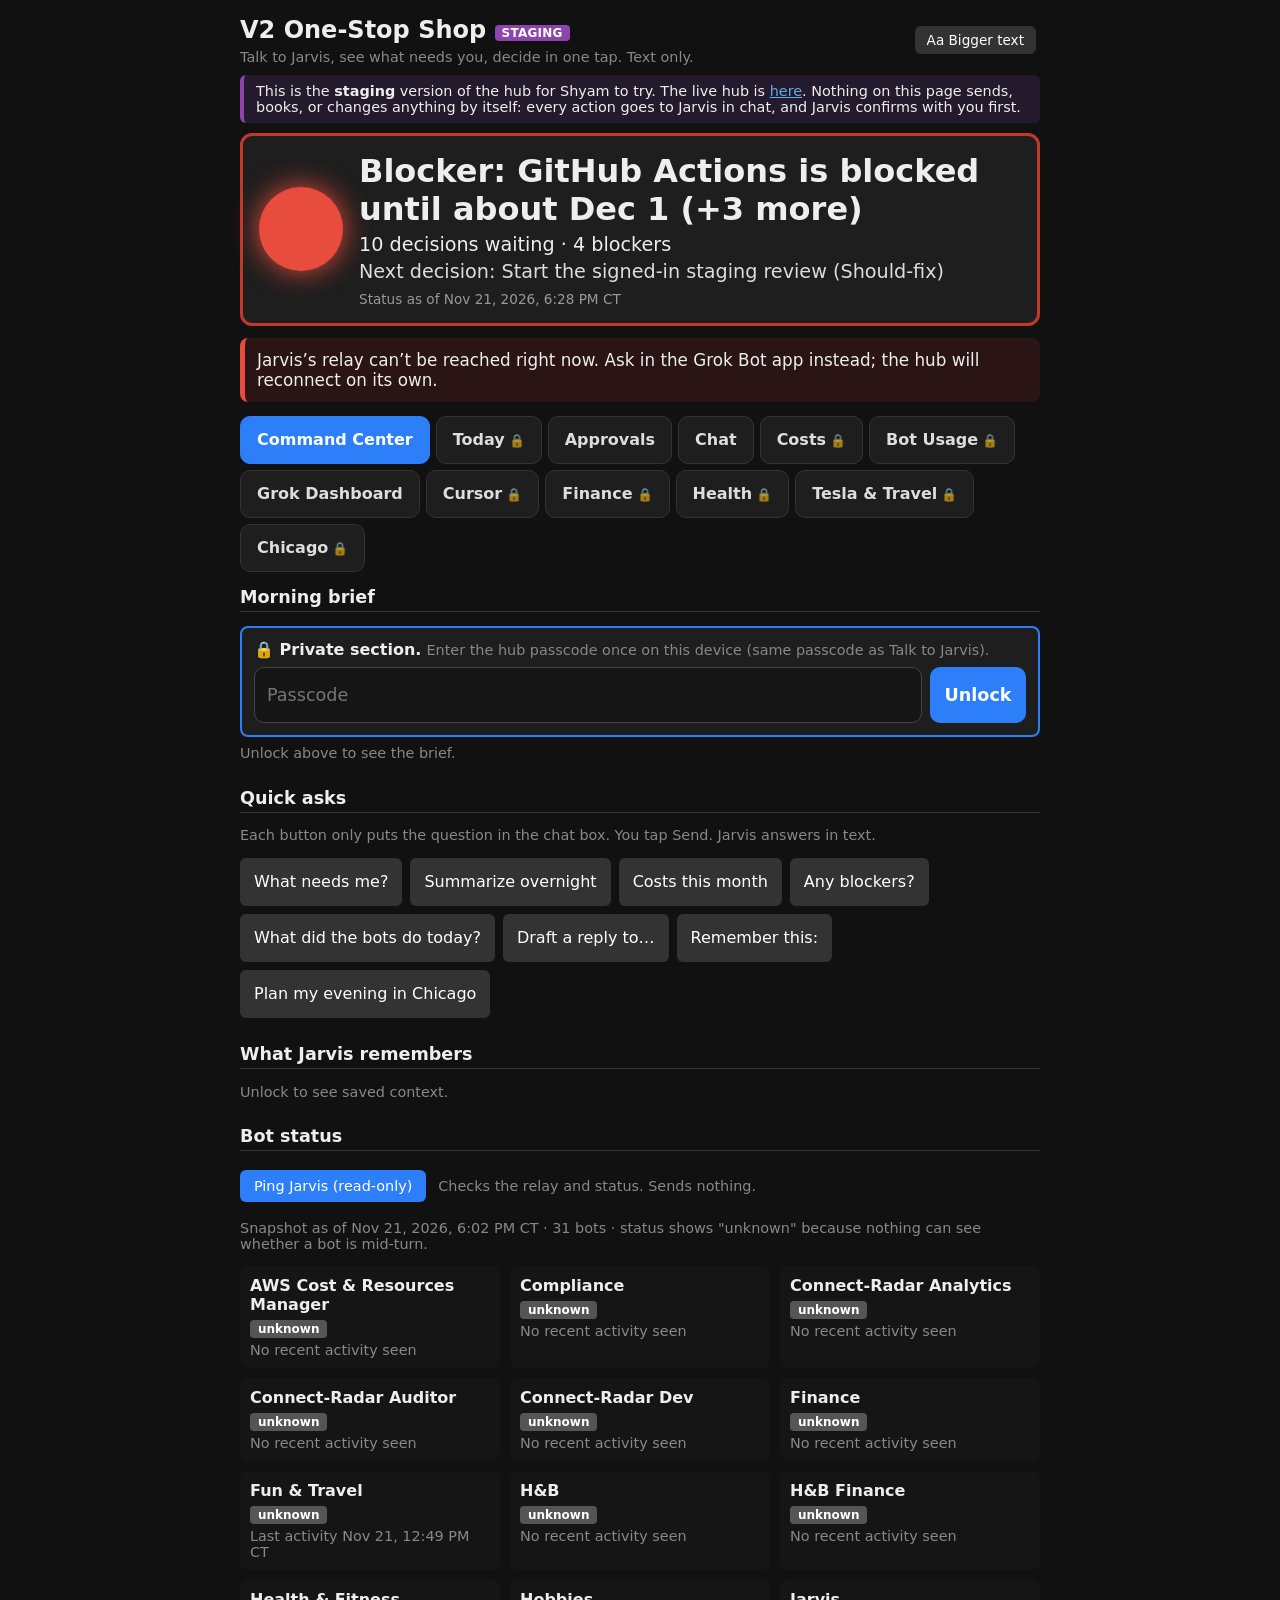
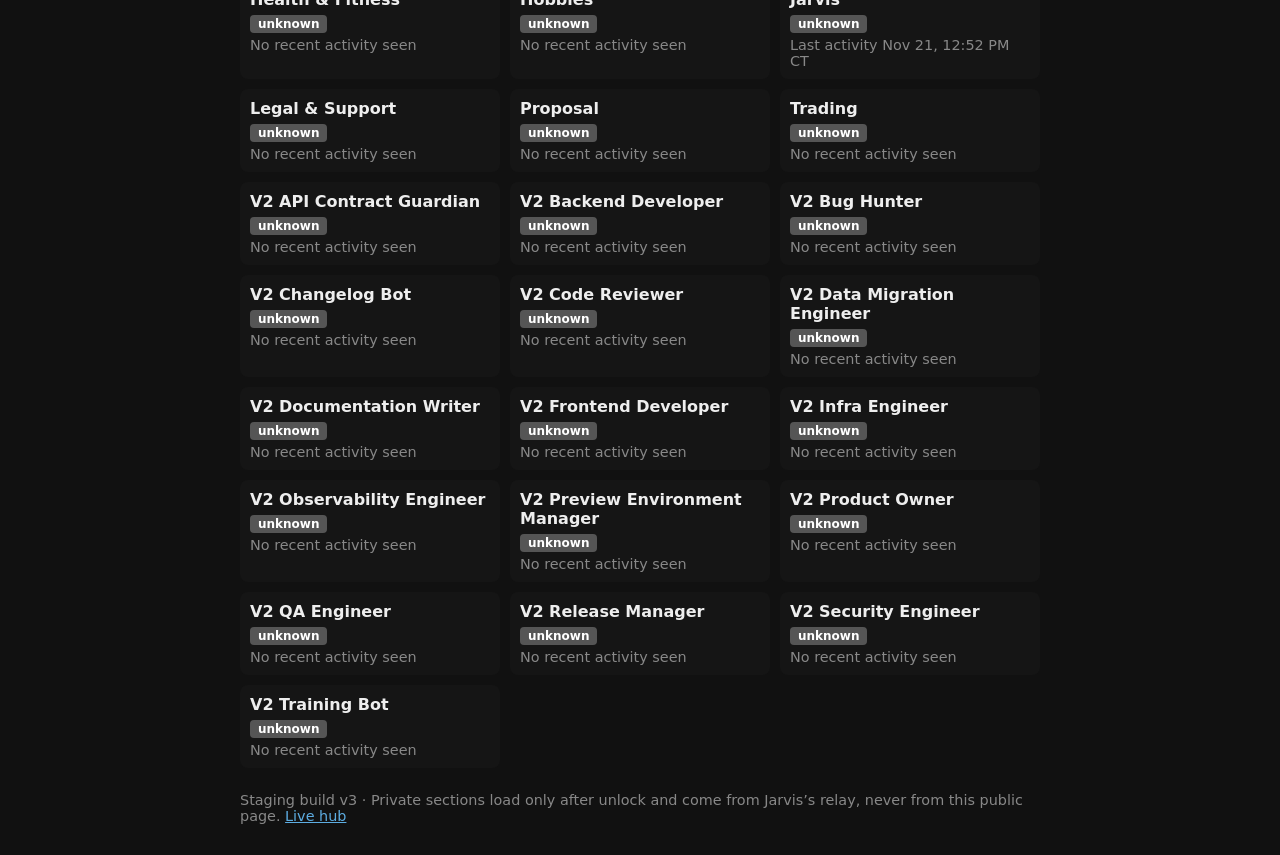
==== staging/index.html @ 345894b6 "staging: hub v3 (tabs, approvals, private feeds, mic fix) under /staging only" ====
<!DOCTYPE html>
<html lang="en">
<head>
<meta charset="UTF-8">
<meta name="viewport" content="width=device-width, initial-scale=1.0">
<meta name="robots" content="noindex">
<meta name="theme-color" content="#111111">
<meta name="apple-mobile-web-app-capable" content="yes">
<meta name="apple-mobile-web-app-title" content="V2 Hub">
<link rel="manifest" href="manifest.webmanifest">
<link rel="icon" href="icon.svg" type="image/svg+xml">
<title>V2 One-Stop Shop &#8212; Staging</title>
<style>
  body { font-family: system-ui, sans-serif; max-width: 800px; margin: 0 auto; padding: 16px; background: #111; color: #eee; }
  @media (min-width: 1400px) { body { max-width: 1120px; } }
  body.big { font-size: 1.2rem; }
  h1 { font-size: 1.5rem; margin: 0 0 0.2em; }
  h2 { font-size: 1.1rem; margin-top: 1.5em; border-bottom: 1px solid #333; padding-bottom: 4px; }
  h2:first-child { margin-top: 0.4em; }
  .card { background: #1e1e1e; border-radius: 8px; padding: 12px; margin: 8px 0; }
  .btn { background: #2d7ff9; color: white; border: none; padding: 8px 14px; border-radius: 6px; margin: 4px 4px 4px 0; cursor: pointer; text-decoration: none; display: inline-block; font-size: 0.9rem; font-family: inherit; }
  .btn:hover { background: #1a6ae0; }
  .btn:disabled { opacity: .55; cursor: default; }
  .btn.small { padding: 6px 12px; font-size: 0.85rem; }
  .btn.approve { background: #27ae60; } .btn.approve:hover { background: #1e8449; }
  .btn.modify { background: #f39c12; } .btn.modify:hover { background: #d68910; }
  .btn.defer { background: #7f8c8d; } .btn.defer:hover { background: #626567; }
  .btn.ghost { background: #333; } .btn.ghost:hover { background: #444; }
  .btn.armed { background: #c0392b; }
  a { color: #5dade2; }
  .muted { color: #888; font-size: 0.9rem; }
  .badge { display: inline-block; padding: 1px 7px; border-radius: 4px; font-size: 0.7rem; font-weight: 700; margin-right: 8px; vertical-align: 1px; letter-spacing: 0.02em; text-transform: uppercase; }
  .badge.breaking { background: #c0392b; color: #fff; } .badge.should-fix { background: #f39c12; color: #111; } .badge.nice { background: #7f8c8d; color: #fff; }
  .badge.stage { background: #8e44ad; color: #fff; font-size: .75rem; }
  .tone { display:inline-block; padding:2px 8px; border-radius:4px; font-size:0.75rem; font-weight:700; white-space:nowrap; }
  .tone.danger { background:#c0392b; color:#fff; } .tone.warning { background:#f39c12; color:#111; } .tone.success { background:#27ae60; color:#fff; } .tone.info { background:#2d7ff9; color:#fff; } .tone.idle { background:#555; color:#fff; }
  table { width:100%; border-collapse: collapse; font-size: 0.9rem; }
  td, th { text-align:left; padding: 6px; border-bottom: 1px solid #2a2a2a; vertical-align: top; }
  th { color: #aaa; font-weight: 600; }
  ul { padding-left: 20px; } li { margin: 4px 0; }
  .hide { display: none !important; }
  .top { display: flex; justify-content: space-between; align-items: center; gap: 8px; flex-wrap: wrap; margin-bottom: 10px; }
  .top-tools { display: flex; gap: 6px; flex-wrap: wrap; align-items: center; }
  .stage-note { background: #241a2e; border-left: 4px solid #8e44ad; padding: 8px 12px; border-radius: 6px; font-size: .9rem; margin-bottom: 10px; }
  /* ambient */
  .amb { border-radius: 12px; padding: 16px; margin: 0 0 12px; background: #1e1e1e; border: 3px solid #555; }
  .amb-row { display: flex; gap: 16px; align-items: center; }
  .amb-light { flex: none; width: 64px; height: 64px; border-radius: 50%; background: #7f8c8d; box-shadow: 0 0 24px rgba(0,0,0,.5); }
  .amb-red { border-color: #c0392b; } .amb-red .amb-light { background: #e74c3c; box-shadow: 0 0 28px #e74c3c; animation: pulse 2.4s ease-in-out infinite; }
  .amb-yellow { border-color: #f1c40f; } .amb-yellow .amb-light { background: #f1c40f; box-shadow: 0 0 28px #f1c40f; }
  .amb-green { border-color: #27ae60; } .amb-green .amb-light { background: #2ecc71; box-shadow: 0 0 28px #2ecc71; }
  @keyframes pulse { 50% { opacity: .55; } }
  @media (prefers-reduced-motion: reduce) { .amb-red .amb-light { animation: none; } }
  .amb-headline { font-size: 1.6rem; font-weight: 800; line-height: 1.2; }
  .amb-sub { font-size: 1.2rem; margin-top: 4px; } .amb-next { font-size: 1.2rem; margin-top: 4px; color: #ddd; }
  .amb-updated { font-size: 0.85rem; color: #999; margin-top: 8px; }
  @media (min-width: 700px) { .amb-headline { font-size: 2rem; } .amb-light { width: 84px; height: 84px; } }
  /* tabs */
  .tabs { display: flex; gap: 6px; overflow-x: auto; padding: 4px 0 8px; position: sticky; top: 0; background: #111; z-index: 5; scrollbar-width: thin; }
  @media (min-width: 1000px) { .tabs { flex-wrap: wrap; overflow: visible; } }
  .tab { flex: none; min-height: 48px; padding: 0 16px; border-radius: 10px; border: 1px solid #333; background: #1e1e1e; color: #ddd; font-size: 1rem; font-weight: 600; cursor: pointer; font-family: inherit; }
  .tab[aria-selected="true"] { background: #2d7ff9; border-color: #2d7ff9; color: #fff; }
  .tab .lock { font-size: .8em; opacity: .7; margin-left: 4px; }
  .tab .dot { display: inline-block; width: 9px; height: 9px; border-radius: 50%; background: #e74c3c; margin-left: 6px; vertical-align: 1px; }
  .panel { min-height: 40vh; }
  /* alerts */
  .alertbar { background: #2a2212; border-left: 5px solid #f39c12; border-radius: 8px; padding: 12px; margin: 0 0 10px; font-size: 1.05rem; display: flex; gap: 10px; align-items: center; flex-wrap: wrap; }
  .alertbar.blocker { background: #2a1414; border-left-color: #e74c3c; } .alertbar.nothing { background: #142a1a; border-left-color: #2ecc71; }
  .alertbar .txt { flex: 1; min-width: 200px; white-space: pre-wrap; }
  /* grid + chips */
  .grid { display: grid; grid-template-columns: repeat(auto-fit, minmax(210px, 1fr)); gap: 10px; }
  .box { background: #151515; border-radius: 8px; padding: 12px; }
  .big-num { font-size: 1.7rem; font-weight: 800; }
  .chips { display: flex; gap: 8px; flex-wrap: wrap; margin-top: 8px; }
  .chips .btn { min-height: 48px; font-size: 1rem; margin: 0; background: #333; }
  .chips .btn:hover { background: #444; }
  .bot { background: #151515; border-radius: 8px; padding: 10px; display: flex; flex-direction: column; gap: 4px; }
  .bot-name { font-weight: 600; }
  .bars { display: flex; flex-direction: column; gap: 6px; }
  .barrow { display: grid; grid-template-columns: minmax(120px, 34%) 1fr 64px; gap: 8px; align-items: center; font-size: .95rem; }
  .bartrack { background: #333; border-radius: 6px; height: 16px; overflow: hidden; }
  .barfill { background: #2d7ff9; height: 100%; }
  .barfill.stale { background: repeating-linear-gradient(45deg, #2d7ff9, #2d7ff9 6px, #1b4c96 6px, #1b4c96 12px); }
  .empty { background: #151515; border: 1px dashed #444; border-radius: 8px; padding: 14px; color: #bbb; }
  .fresh { font-size: .85rem; color: #999; margin: 4px 0 8px; }
  .fresh.stale { color: #f39c12; }
  .row { display: flex; gap: 8px; align-items: center; flex-wrap: wrap; }
  .spacer { flex: 1; }
  /* chat */
  .jv-log { max-height: 55vh; overflow-y: auto; display: flex; flex-direction: column; gap: 8px; margin: 10px 0; }
  .jv-msg { padding: 10px 12px; border-radius: 10px; max-width: 88%; white-space: pre-wrap; word-wrap: break-word; line-height: 1.4; font-size: 1.05rem; }
  .jv-me { align-self: flex-end; background: #2d7ff9; color: #fff; }
  .jv-bot { align-self: flex-start; background: #2a2a2a; }
  .jv-meta { font-size: 0.8rem; color: #aaa; margin-top: 4px; }
  .jv-row { display: flex; gap: 8px; align-items: stretch; flex-wrap: wrap; }
  .jv-input { flex: 1; min-width: 180px; min-height: 56px; font-size: 1.1rem; padding: 12px; border-radius: 10px; border: 1px solid #444; background: #151515; color: #eee; font-family: inherit; resize: vertical; box-sizing: border-box; }
  .jv-big { min-height: 56px; min-width: 96px; font-size: 1.1rem; font-weight: 600; border-radius: 10px; margin: 0; }
  .jv-mic.listening { background: #c0392b; }
  .notice { background: #2a2212; border-left: 5px solid #f39c12; border-radius: 8px; padding: 10px 12px; white-space: pre-wrap; font-size: 1.05rem; margin: 8px 0; }
  .notice.blocker { background: #2a1414; border-left-color: #e74c3c; } .notice.nothing { background: #142a1a; border-left-color: #2ecc71; }
  .offline { background: #2a1414; border-left: 5px solid #e74c3c; border-radius: 8px; padding: 12px; font-size: 1.05rem; margin: 10px 0; }
  /* approvals */
  .appr { display: flex; gap: 10px; align-items: flex-start; padding: 10px 0; border-bottom: 1px solid #2a2a2a; flex-wrap: wrap; }
  .appr input[type=checkbox] { width: 26px; height: 26px; margin-top: 2px; flex: none; }
  .appr-text { flex: 1; min-width: 200px; }
  .appr-acts { display: flex; gap: 6px; flex-wrap: wrap; }
  .appr-acts .btn { min-height: 44px; min-width: 72px; font-size: 1rem; margin: 0; }
  .sent { width: 100%; color: #8fd19e; font-size: .95rem; margin-top: 4px; }
  .batch { position: sticky; bottom: 0; background: #1e1e1e; border-top: 2px solid #2d7ff9; padding: 10px; border-radius: 8px 8px 0 0; display: flex; gap: 8px; flex-wrap: wrap; align-items: center; }
  .confirm-note { background: #14202a; border-left: 4px solid #2d7ff9; padding: 8px 12px; border-radius: 6px; font-size: .95rem; margin: 8px 0; }
  .lockcard { border: 2px solid #2d7ff9; }
  .lockcard .jv-row { margin-top: 8px; }
</style>
</head>
<body>
<div class="top">
  <div>
    <h1>V2 One-Stop Shop <span class="badge stage">Staging</span></h1>
    <div class="muted">Talk to Jarvis, see what needs you, decide in one tap. Text only.</div>
  </div>
  <div class="top-tools">
    <button type="button" class="btn ghost small" id="bigtext" aria-pressed="false">Aa Bigger text</button>
    <button type="button" class="btn ghost small hide" id="alerts-on">Turn on alerts</button>
    <button type="button" class="btn ghost small hide" id="lock-btn">Lock</button>
  </div>
</div>
<div class="stage-note">This is the <strong>staging</strong> version of the hub for Shyam to try. The live hub is <a href="../">here</a>. Nothing on this page sends, books, or changes anything by itself: every action goes to Jarvis in chat, and Jarvis confirms with you first.</div>

<div id="ambient" class="amb" role="status" aria-live="polite">
  <div class="amb-row">
    <div class="amb-light" aria-hidden="true"></div>
    <div>
      <div class="amb-headline" id="amb-headline">Loading status&#8230;</div>
      <div class="amb-sub" id="amb-sub"></div>
      <div class="amb-next" id="amb-next"></div>
      <div class="amb-updated" id="amb-updated"></div>
    </div>
  </div>
</div>
<div id="alertbar" class="alertbar hide" role="alert">
  <span class="badge should-fix" id="alert-kind">New</span><span class="txt" id="alert-text"></span>
  <button type="button" class="btn small" id="alert-open">Open chat</button>
  <button type="button" class="btn small ghost" id="alert-dismiss">Dismiss</button>
</div>
<div id="offline" class="offline hide">Jarvis&#8217;s relay can&#8217;t be reached right now. Ask in the Grok Bot app instead; the hub will reconnect on its own.</div>

<nav class="tabs" role="tablist" aria-label="Hub sections" id="tabs">
  <button class="tab" role="tab" data-tab="home">Command Center</button>
  <button class="tab" role="tab" data-tab="today">Today<span class="lock">&#128274;</span></button>
  <button class="tab" role="tab" data-tab="approvals">Approvals</button>
  <button class="tab" role="tab" data-tab="chat">Chat<span class="dot hide" id="chat-dot"></span></button>
  <button class="tab" role="tab" data-tab="costs">Costs<span class="lock">&#128274;</span></button>
  <button class="tab" role="tab" data-tab="bots">Bot Usage<span class="lock">&#128274;</span></button>
  <button class="tab" role="tab" data-tab="grok">Grok Dashboard</button>
  <button class="tab" role="tab" data-tab="cursor">Cursor<span class="lock">&#128274;</span></button>
  <button class="tab" role="tab" data-tab="finance">Finance<span class="lock">&#128274;</span></button>
  <button class="tab" role="tab" data-tab="health">Health<span class="lock">&#128274;</span></button>
  <button class="tab" role="tab" data-tab="travel">Tesla &amp; Travel<span class="lock">&#128274;</span></button>
  <button class="tab" role="tab" data-tab="chicago">Chicago<span class="lock">&#128274;</span></button>
</nav>

<!-- shared unlock card, moved into whichever gated panel is open -->
<div id="lockcard" class="card lockcard hide">
  <strong>&#128274; Private section.</strong> <span class="muted">Enter the hub passcode once on this device (same passcode as Talk to Jarvis).</span>
  <div class="jv-row">
    <input id="pass" class="jv-input" type="password" autocomplete="current-password" placeholder="Passcode" aria-label="Passcode">
    <button type="button" class="btn jv-big" id="unlock">Unlock</button>
  </div>
  <div class="muted" id="lock-status" aria-live="polite"></div>
</div>

<section class="panel" id="p-home" role="tabpanel" hidden data-gated="partial">
  <h2>Morning brief</h2>
  <div id="digest"><div class="muted">Unlock to see the brief.</div></div>
  <h2>Quick asks</h2>
  <p class="muted">Each button only puts the question in the chat box. You tap Send. Jarvis answers in text.</p>
  <div class="chips" id="quick"></div>
  <h2>What Jarvis remembers</h2>
  <div id="ctx"><div class="muted">Unlock to see saved context.</div></div>
  <h2 id="bots">Bot status</h2>
  <div class="row"><button type="button" class="btn" id="ping-btn">Ping Jarvis (read-only)</button><span class="muted" id="ping-out" aria-live="polite">Checks the relay and status. Sends nothing.</span></div>
  <p class="muted" id="bots-asof"></p>
  <div class="grid" id="bots-grid"></div>
</section>

<section class="panel" id="p-today" role="tabpanel" hidden data-gated="1">
  <h2>Today</h2>
  <div id="today"></div>
</section>

<section class="panel" id="p-approvals" role="tabpanel" hidden data-gated="partial">
  <h2>Approvals</h2>
  <div class="confirm-note"><strong>Jarvis confirms before anything changes.</strong> Yes or No goes to Jarvis in chat. Jarvis repeats it back, and only after you confirm does anything get written to GitHub or Notion. Order: Breaking, then Should-fix, then Nice-to-have.</div>
  <div id="appr-list" class="card"></div>
  <div class="batch hide" id="batch">
    <span id="batch-count">0 selected</span><span class="spacer"></span>
    <button type="button" class="btn approve jv-big" id="batch-yes">Yes to selected</button>
    <button type="button" class="btn defer jv-big" id="batch-no">No to selected</button>
    <button type="button" class="btn ghost jv-big" id="batch-clear">Clear</button>
  </div>
</section>

<section class="panel" id="p-chat" role="tabpanel" hidden data-gated="1">
  <h2>Talk to Jarvis</h2>
  <div id="notices"></div>
  <div class="card">
    <div class="jv-log" id="log" aria-live="polite"></div>
    <div class="jv-row">
      <textarea id="text" class="jv-input" rows="2" maxlength="2000" placeholder="Ask Jarvis&#8230;" aria-label="Message to Jarvis"></textarea>
      <button type="button" class="btn jv-big jv-mic hide" id="mic">&#127908; Speak</button>
      <button type="button" class="btn jv-big" id="send">Send</button>
    </div>
    <div class="muted" id="chat-status" aria-live="polite"></div>
    <div class="muted hide" id="mic-hint">No mic button here? Use your keyboard&#8217;s dictation key, or the car&#8217;s voice button, then tap Send.</div>
    <div class="chips" id="chat-chips"></div>
  </div>
</section>

<section class="panel" id="p-costs" role="tabpanel" hidden data-gated="1"><h2>Costs</h2><div id="costs"></div></section>
<section class="panel" id="p-bots" role="tabpanel" hidden data-gated="1"><h2>Bot Usage</h2><div id="usage"></div></section>
<section class="panel" id="p-grok" role="tabpanel" hidden data-gated="partial">
  <h2>Grok Dashboard</h2>
  <div class="grid">
    <div class="box"><div class="muted">Relay</div><div class="big-num" id="g-relay">&#8230;</div><div class="muted" id="g-relay-sub"></div></div>
    <div class="box"><div class="muted">Weekly usage</div><div class="big-num" id="g-week">&#8230;</div><div class="muted" id="g-week-sub"></div></div>
  </div>
  <div id="grok"></div>
</section>
<section class="panel" id="p-cursor" role="tabpanel" hidden data-gated="1"><h2>Cursor &amp; code</h2><div id="cursor"></div></section>
<section class="panel" id="p-finance" role="tabpanel" hidden data-gated="1"><h2>Finance</h2><div id="finance"></div></section>
<section class="panel" id="p-health" role="tabpanel" hidden data-gated="1"><h2>Health</h2><div id="health"></div></section>
<section class="panel" id="p-travel" role="tabpanel" hidden data-gated="1"><h2>Tesla &amp; Travel</h2><div id="travel"></div></section>
<section class="panel" id="p-chicago" role="tabpanel" hidden data-gated="1"><h2>Chicago</h2><div id="chicago"></div></section>

<p class="muted" style="margin-top:24px">Staging build v3 &#183; Private sections load only after unlock and come from Jarvis&#8217;s relay, never from this public page. <a href="../">Live hub</a></p>

<script>
(function () {
  'use strict';
  var RELAY = 'https://v2-hub-chat.w53dc149404.workers.dev';
  var KEY = 'v2hubchat.token', SEEN = 'v2hub.v3.seenNotice', BIG = 'v2hub.v3.big';
  var token = null; try { token = localStorage.getItem(KEY); } catch (e) {}
  function $(id) { return document.getElementById(id); }
  function el(tag, cls, text) { var e = document.createElement(tag); if (cls) e.className = cls; if (text != null) e.textContent = text; return e; }
  function add(parent) { for (var i = 1; i < arguments.length; i++) if (arguments[i]) parent.appendChild(arguments[i]); return parent; }
  function clear(n) { while (n.firstChild) n.removeChild(n.firstChild); return n; }
  function ct(iso, withDay) {
    if (!iso) return ''; var d = new Date(iso); if (isNaN(d)) return '';
    var o = { timeZone: 'America/Chicago', hour: 'numeric', minute: '2-digit' };
    if (withDay) { o.weekday = 'short'; o.month = 'short'; o.day = 'numeric'; }
    try { return d.toLocaleString('en-US', o) + ' CT'; } catch (e) { return d.toLocaleString(); }
  }
  function money(n) { return n == null ? '\u2014' : '$' + Number(n).toLocaleString('en-US', { minimumFractionDigits: 2, maximumFractionDigits: 2 }); }
  function offline(on) { $('offline').classList.toggle('hide', !on); }

  /* ---------- big text ---------- */
  function setBig(on) { document.body.classList.toggle('big', on); $('bigtext').setAttribute('aria-pressed', on ? 'true' : 'false'); try { localStorage.setItem(BIG, on ? '1' : '0'); } catch (e) {} }
  try { if (localStorage.getItem(BIG) === '1') setBig(true); } catch (e) {}
  $('bigtext').addEventListener('click', function () { setBig(!document.body.classList.contains('big')); });

  /* ---------- relay api ---------- */
  function api(path, opts) {
    opts = opts || {}; opts.headers = opts.headers || {}; opts.cache = 'no-store';
    if (token) opts.headers['Authorization'] = 'Bearer ' + token;
    if (opts.body) opts.headers['Content-Type'] = 'application/json';
    return fetch(RELAY + path, opts).then(function (r) {
      offline(false);
      if (r.status === 401 && path !== '/api/login') { lock('Please enter the passcode again.'); throw new Error('locked'); }
      return r;
    }, function (e) { offline(true); throw e; });
  }
  function getJSON(path) { return api(path).then(function (r) { if (!r.ok) throw new Error('HTTP ' + r.status); return r.json(); }); }
  function feed(name) { return getJSON('/api/feed/' + name).then(function (j) { return j.data; }); }

  /* ---------- lock / unlock ---------- */
  var loaded = {};
  function lock(msg) {
    token = null; try { localStorage.removeItem(KEY); } catch (e) {}
    loaded = {}; $('lock-btn').classList.add('hide'); $('lock-status').textContent = msg || '';
    if (pollTimer) clearTimeout(pollTimer);
    show(current, true);
  }
  $('lock-btn').addEventListener('click', function () { lock('Locked on this device.'); });
  $('unlock').addEventListener('click', function () {
    var p = $('pass').value; if (!p) return; $('lock-status').textContent = 'Checking\u2026';
    fetch(RELAY + '/api/login', { method: 'POST', headers: { 'Content-Type': 'application/json' }, body: JSON.stringify({ passcode: p }) })
      .then(function (r) { return r.json().then(function (d) { if (!r.ok || !d.token) throw new Error(d.message || 'Could not unlock'); return d; }); })
      .then(function (d) { token = d.token; try { localStorage.setItem(KEY, token); } catch (e) {} $('pass').value = ''; $('lock-status').textContent = ''; afterUnlock(); show(current, true); })
      .catch(function (e) { if (e instanceof TypeError) offline(true); $('lock-status').textContent = e instanceof TypeError ? '' : e.message; });
  });
  $('pass').addEventListener('keydown', function (e) { if (e.key === 'Enter') $('unlock').click(); });
  function afterUnlock() { $('lock-btn').classList.remove('hide'); poll(); loadHomePrivate(); }

  /* ---------- tabs (lazy load) ---------- */
  var LOADERS = {}, current = 'home', loadedAt = {};
  function show(name, force) {
    if (!$('p-' + name)) name = 'home';
    current = name;
    Array.prototype.forEach.call(document.querySelectorAll('.tab'), function (t) { t.setAttribute('aria-selected', t.getAttribute('data-tab') === name ? 'true' : 'false'); });
    Array.prototype.forEach.call(document.querySelectorAll('.panel'), function (p) { p.hidden = p.id !== 'p-' + name; });
    var panel = $('p-' + name), gated = panel.getAttribute('data-gated') === '1', partial = panel.getAttribute('data-gated') === 'partial', lc = $('lockcard');
    if (partial && !token) { Array.prototype.forEach.call(panel.children, function (c) { c.classList.remove('hide'); }); panel.insertBefore(lc, panel.children[1] || null); lc.classList.remove('hide'); }
    else if (gated && !token) { panel.insertBefore(lc, panel.children[1] || null); lc.classList.remove('hide'); Array.prototype.forEach.call(panel.children, function (c) { if (c !== lc && c.tagName !== 'H2') c.classList.add('hide'); }); }
    else { lc.classList.add('hide'); Array.prototype.forEach.call(panel.children, function (c) { if (c !== lc) c.classList.remove('hide'); }); }
    if (name === 'chat') { $('chat-dot').classList.add('hide'); markSeen(); }
    if ((!gated || token) && LOADERS[name] && (force || !loadedAt[name] || Date.now() - loadedAt[name] > 300000)) { loadedAt[name] = Date.now(); LOADERS[name](); }
    if (location.hash !== '#' + name) { try { history.replaceState(null, '', '#' + name); } catch (e) {} }
  }
  Array.prototype.forEach.call(document.querySelectorAll('.tab'), function (t) { t.addEventListener('click', function () { show(t.getAttribute('data-tab')); }); });
  window.addEventListener('hashchange', function () { var h = location.hash.slice(1); if (h && h !== current) show(h); });

  function freshness(parent, d) {
    if (!d) return;
    var at = d.generated_at ? new Date(d.generated_at) : null, old = at && (Date.now() - at.getTime() > 26 * 3600 * 1000);
    add(parent, el('div', 'fresh' + (old ? ' stale' : ''), 'Updated ' + (d.generated_at_label || ct(d.generated_at, true)) + (old ? ' \u00B7 more than a day old' : '') + (d.source ? ' \u00B7 ' + d.source : '')));
  }
  function emptyBox(parent, text, needs) {
    var b = el('div', 'empty'); add(b, el('div', null, text));
    if (needs) add(b, el('div', 'muted', 'To turn it on: ' + needs));
    add(parent, b); return b;
  }
  function failBox(parent, e) { if (e && e.message === 'locked') return; emptyBox(clear(parent), 'Couldn\u2019t load this right now. Try again in a minute.'); }
  function loading(id) { return add(clear($(id)), el('div', 'muted', 'Loading\u2026')); }
  function bars(rows, max) {
    var w = el('div', 'bars'); max = max || Math.max.apply(null, rows.map(function (r) { return r.value || 0; }).concat([1]));
    rows.forEach(function (r) {
      var row = el('div', 'barrow'), tr = el('div', 'bartrack'), f = el('div', 'barfill' + (r.stale ? ' stale' : ''));
      f.style.width = Math.max(1, Math.round((r.value || 0) / max * 100)) + '%';
      add(tr, f); add(row, el('div', null, r.label), tr, el('div', null, r.text != null ? r.text : String(r.value))); add(w, row);
    });
    return w;
  }
  function table(head, rows) {
    var t = el('table'), th = el('tr'); head.forEach(function (h) { add(th, el('th', null, h)); }); add(t, add(el('thead'), th));
    var tb = el('tbody'); rows.forEach(function (r) { var tr = el('tr'); r.forEach(function (c) { var td = el('td'); if (c && c.nodeType) td.appendChild(c); else td.textContent = c == null ? '\u2014' : c; add(tr, td); }); add(tb, tr); }); add(t, tb);
    return t;
  }
  function tone(cls, text) { return el('span', 'tone ' + cls, text); }

  /* ---------- status banner (public) ---------- */
  var statusData = null;
  function applyStatus(s) {
    if (!s || typeof s !== 'object') return; statusData = s;
    var light = ['red', 'yellow', 'green'].indexOf(s.light) >= 0 ? s.light : 'yellow';
    $('ambient').className = 'amb amb-' + light;
    $('amb-headline').textContent = s.headline || '';
    var n = Number(s.decisions_waiting) || 0, b = (s.blockers || []).length, parts = [];
    if (n) parts.push(n + (n === 1 ? ' decision waiting' : ' decisions waiting'));
    if (b) parts.push(b + (b === 1 ? ' blocker' : ' blockers'));
    $('amb-sub').textContent = parts.length ? parts.join(' \u00B7 ') : 'Nothing needs you';
    var nd = s.next_decision;
    $('amb-next').textContent = nd && nd.title ? 'Next decision: ' + nd.title + (nd.bucket ? ' (' + nd.bucket + ')' : '') : 'No decision waiting';
    $('amb-updated').textContent = 'Status as of ' + (s.updated_at_label || ct(s.updated_at, true));
    var g = s.usage && s.usage.grok;
    if (g && g.percent_week != null && !grokFeed) { $('g-week').textContent = g.percent_week + '%'; $('g-week-sub').textContent = g.resets_at ? 'Resets ' + ct(g.resets_at, true) : ''; }
  }
  function loadStatus() { fetch('../status.json?t=' + Date.now(), { cache: 'no-store' }).then(function (r) { if (!r.ok) throw 0; return r.json(); }).then(applyStatus).catch(function () {}); }
  loadStatus(); setInterval(function () { if (!document.hidden) loadStatus(); }, 60000);

  /* ---------- Command Center ---------- */
  var QUICK = ['What needs me?', 'Summarize overnight', 'Costs this month', 'Any blockers?', 'What did the bots do today?', 'Draft a reply to\u2026', 'Remember this: ', 'Plan my evening in Chicago'];
  function prefill(t) { show('chat'); var x = $('text'); x.value = t; try { x.focus(); x.setSelectionRange(t.length, t.length); } catch (e) {} chatStatus(token ? 'Check the text, then tap Send.' : ''); }
  QUICK.forEach(function (q) { var b = el('button', 'btn', q); b.type = 'button'; b.addEventListener('click', function () { prefill(q); }); add($('quick'), b); });
  ['What needs me?', 'Summarize overnight', 'Any blockers?'].forEach(function (q) { var b = el('button', 'btn', q); b.type = 'button'; b.addEventListener('click', function () { prefill(q); }); add($('chat-chips'), b); });

  function loadHomePrivate() {
    if (!token) return;
    feed('digest').then(function (d) {
      var box = clear($('digest'));
      if (!d) { emptyBox(box, 'No brief yet. Jarvis posts one each morning.'); return; }
      var c = el('div', 'card'); add(c, el('strong', null, d.title || 'Brief'));
      var ul = el('ul'); (d.lines || []).forEach(function (l) { add(ul, el('li', null, l)); }); add(c, ul);
      freshness(c, d); add(box, c);
    }).catch(function (e) { failBox($('digest'), e); });
    getJSON('/api/context').then(function (j) {
      var box = clear($('ctx')), items = j.items || [];
      if (!items.length) { emptyBox(box, 'Nothing saved yet. Tell Jarvis "Remember this: \u2026" in chat or from the car.'); return; }
      var ul = el('ul'); items.forEach(function (it) { var li = el('li'); add(li, el('span', 'badge nice', it.category || 'note'), document.createTextNode(it.text), el('span', 'muted', it.at_label ? ' \u00B7 ' + it.at_label : '')); add(ul, li); });
      add(box, add(el('div', 'card'), ul));
    }).catch(function (e) { failBox($('ctx'), e); });
  }
  function loadBots() {
    fetch('../bots.json?t=' + Date.now(), { cache: 'no-store' }).then(function (r) { if (!r.ok) throw 0; return r.json(); }).then(function (d) {
      var g = clear($('bots-grid'));
      (d.bots || []).forEach(function (b) {
        var c = el('div', 'bot'); add(c, el('div', 'bot-name', b.name));
        var st = (b.status || 'unknown').toLowerCase();
        add(c, add(el('div'), tone(st === 'busy' ? 'warning' : st === 'idle' ? 'success' : 'idle', st)));
        add(c, el('div', 'muted', b.last_turn_label ? 'Last activity ' + b.last_turn_label : 'No recent activity seen'));
        add(g, c);
      });
      $('bots-asof').textContent = 'Snapshot as of ' + (d.generated_at_label || '') + ' \u00B7 ' + (d.bots || []).length + ' bots \u00B7 status shows "unknown" because nothing can see whether a bot is mid-turn.';
    }).catch(function () { $('bots-asof').textContent = 'Bot list not available.'; });
  }
  LOADERS.home = function () { loadBots(); loadHomePrivate(); if (!token) { clear($('digest')); add($('digest'), el('div', 'muted', 'Unlock above to see the brief.')); clear($('ctx')); add($('ctx'), el('div', 'muted', 'Unlock to see saved context.')); } };
  $('ping-btn').addEventListener('click', function () {
    var out = $('ping-out'), t0 = Date.now(); out.textContent = 'Checking\u2026';
    var a = fetch(RELAY + '/api/health', { cache: 'no-store' }).then(function (r) { var ms = Date.now() - t0; return r.json().then(function (h) { return { ok: r.ok, ms: ms, h: h }; }); }).catch(function () { return { ok: false }; });
    var b = fetch('../status.json?t=' + Date.now(), { cache: 'no-store' }).then(function (r) { return r.json(); }).catch(function () { return null; });
    Promise.all([a, b]).then(function (v) {
      var p = [v[0].ok ? 'Relay up (' + v[0].ms + ' ms)' : 'Relay down'];
      if (v[0].ok && v[0].h && v[0].h.configured) p.push(v[0].h.configured.passcode && v[0].h.configured.jarvis_webhook ? 'Jarvis link on' : 'Jarvis link off');
      p.push('status from ' + (v[1] && (v[1].updated_at_label || v[1].updated_at) || 'unknown'));
      p.push('nothing sent'); out.textContent = p.join(' \u00B7 ');
    });
  });

  /* ---------- Chat ---------- */
  var pending = false, pollTimer = null, lastSig = '', lastList = [];
  var KIND = { decision: 'Decision', blocker: 'Blocker', nothing: 'Nothing needs you', answer: '' };
  function chatStatus(t) { $('chat-status').textContent = t || ''; }
  function time(ms) { try { return new Date(ms).toLocaleTimeString('en-US', { hour: 'numeric', minute: '2-digit', timeZone: 'America/Chicago' }) + ' CT'; } catch (e) { return ''; } }
  function bubble(cls, text, meta) { var d = el('div', 'jv-msg ' + cls, text); if (meta) add(d, el('div', 'jv-meta', meta)); return d; }
  function render(list) {
    lastList = list;
    var sig = JSON.stringify(list.map(function (m) { return [m.id, m.status, m.reply_at]; }));
    if (sig === lastSig) return; lastSig = sig;
    var log = $('log'), atBottom = log.scrollHeight - log.scrollTop - log.clientHeight < 60;
    clear(log); pending = false;
    var nb = clear($('notices'));
    var pushes = list.filter(function (m) { return m.type === 'push' && m.reply_text; });
    pushes.slice(-3).reverse().forEach(function (m) {
      var d = el('div', 'notice ' + (m.reply_kind || ''));
      add(d, el('span', 'badge ' + (m.reply_kind === 'blocker' ? 'breaking' : m.reply_kind === 'nothing' ? 'nice' : 'should-fix'), KIND[m.reply_kind] || 'Notice'), document.createTextNode(m.reply_text), el('div', 'jv-meta', 'Jarvis notice \u00B7 ' + time(m.reply_at)));
      add(nb, d);
    });
    checkAlert(pushes);
    list.filter(function (m) { return m.type !== 'push'; }).forEach(function (m) {
      if (m.text) add(log, bubble('jv-me', m.text, time(m.created)));
      if (m.reply_text) { var k = KIND[m.reply_kind] || ''; add(log, bubble('jv-bot', m.reply_text, 'Jarvis \u00B7 ' + time(m.reply_at) + (k ? ' \u00B7 ' + k : ''))); }
      else if (m.text) {
        var st = m.status || '', dec = m.type === 'decision';
        var wait = st === 'not_connected' ? 'Saved, but the Jarvis link isn\u2019t switched on yet.' : st.indexOf('forward_failed') === 0 ? 'Couldn\u2019t reach Jarvis. Try again later.' : dec ? 'Sent to Jarvis, awaiting confirmation\u2026' : 'Jarvis is thinking\u2026 (usually under a minute)';
        if (st === 'sending' || st === 'forwarded') pending = true;
        add(log, bubble('jv-bot', wait));
      }
    });
    if (!log.children.length) add(log, bubble('jv-bot', 'Ask me anything. I answer here in text.'));
    if (atBottom || pending) log.scrollTop = log.scrollHeight;
  }
  function poll() {
    if (pollTimer) clearTimeout(pollTimer);
    if (!token) return;
    if (document.hidden) { pollTimer = setTimeout(poll, 60000); return; }
    getJSON('/api/messages').then(function (d) { if (d.messages) render(d.messages); })
      .catch(function () {})
      .then(function () { if (token) pollTimer = setTimeout(poll, pending ? 4000 : 30000); });
  }
  function send(text) {
    text = (text || '').trim(); if (!text) return;
    if (!token) { show('chat'); return; }
    $('send').disabled = true; chatStatus('Sending\u2026');
    api('/api/messages', { method: 'POST', body: JSON.stringify({ text: text }) })
      .then(function (r) { return r.json().then(function (d) { if (!r.ok) throw new Error(d.message || 'Send failed'); return d; }); })
      .then(function () { $('text').value = ''; chatStatus(''); pending = true; poll(); })
      .catch(function (e) { if (e.message !== 'locked') chatStatus(e instanceof TypeError ? '' : e.message); })
      .then(function () { $('send').disabled = false; });
  }
  $('send').addEventListener('click', function () { stopMic(); send($('text').value); });
  $('text').addEventListener('keydown', function (e) { if (e.key === 'Enter' && !e.shiftKey) { e.preventDefault(); stopMic(); send($('text').value); } });
  LOADERS.chat = function () { poll(); };

  /* ---------- mic: continuous, auto-restart, 2-minute cap ---------- */
  var SR = window.SpeechRecognition || window.webkitSpeechRecognition, rec = null, listening = false, micBase = '', micFinal = '', micStart = 0, capTimer = null, tick = null, restarts = [];
  var CAP_MS = 120000;
  if (!SR) $('mic-hint').classList.remove('hide'); else $('mic').classList.remove('hide');
  function micUI(on) { var m = $('mic'); m.classList.toggle('listening', on); m.textContent = on ? '\u25A0 Stop' : '\uD83C\uDFA4 Speak'; }
  function micTick() { if (!listening) return; var left = Math.max(0, Math.ceil((CAP_MS - (Date.now() - micStart)) / 1000)); chatStatus('Listening\u2026 pauses are fine. Tap Stop when done (' + Math.floor(left / 60) + ':' + ('0' + left % 60).slice(-2) + ' left).'); }
  function micBegin() {
    try {
      rec = new SR(); rec.lang = 'en-US'; rec.continuous = true; rec.interimResults = true;
      rec.onresult = function (ev) {
        var interim = '';
        for (var i = ev.resultIndex; i < ev.results.length; i++) { var t = ev.results[i][0].transcript; if (ev.results[i].isFinal) micFinal += t.replace(/^\s+/, '') + ' '; else interim += t; }
        $('text').value = micBase + micFinal + interim;
      };
      rec.onerror = function (ev) {
        if (ev.error === 'not-allowed' || ev.error === 'service-not-allowed' || ev.error === 'audio-capture') { listening = false; $('mic-hint').classList.remove('hide'); chatStatus('Mic not available here. Use the keyboard or car dictation instead.'); }
      };
      rec.onend = function () {
        rec = null;
        if (!listening) { micDone(); return; }
        if (Date.now() - micStart >= CAP_MS) { micDone('Stopped after 2 minutes. Tap Send, or Speak to add more.'); return; }
        var now = Date.now(); restarts = restarts.filter(function (t) { return now - t < 10000; }); restarts.push(now);
        if (restarts.length > 8) { micDone('The mic keeps stopping on this device. Tap Speak to try again.'); return; }
        setTimeout(function () { if (listening) micBegin(); }, 120);
      };
      rec.start();
    } catch (e) { micDone('Couldn\u2019t start the mic.'); }
  }
  function micDone(msg) {
    listening = false; if (capTimer) clearTimeout(capTimer); if (tick) clearInterval(tick); capTimer = tick = null;
    micUI(false); chatStatus(msg || ($('text').value.trim() ? 'Got it. Tap Send.' : ''));
  }
  function stopMic() { if (!listening) return; listening = false; try { if (rec) rec.stop(); else micDone(); } catch (e) { micDone(); } }
  $('mic').addEventListener('click', function () {
    if (listening) { stopMic(); return; }
    micBase = $('text').value ? $('text').value.replace(/\s*$/, ' ') : ''; micFinal = ''; restarts = [];
    listening = true; micStart = Date.now(); micUI(true); micTick();
    capTimer = setTimeout(function () { if (listening) { listening = false; try { if (rec) rec.stop(); } catch (e) {} micDone('Stopped after 2 minutes. Tap Send, or Speak to add more.'); } }, CAP_MS);
    tick = setInterval(micTick, 1000); micBegin();
  });

  /* ---------- proactive alerts ---------- */
  function seenId() { try { return localStorage.getItem(SEEN) || ''; } catch (e) { return ''; } }
  function markSeen() { var p = lastList.filter(function (m) { return m.type === 'push' && m.reply_text; }); if (p.length) { try { localStorage.setItem(SEEN, p[p.length - 1].id); } catch (e) {} } $('alertbar').classList.add('hide'); document.title = document.title.replace(/^\(\d+\) /, ''); }
  function checkAlert(pushes) {
    if (!pushes.length) return;
    var last = pushes[pushes.length - 1], seen = seenId();
    if (last.id === seen) return;
    var unseen = 0; for (var i = pushes.length - 1; i >= 0 && pushes[i].id !== seen; i--) unseen++;
    if (current === 'chat' && !document.hidden) { markSeen(); return; }
    var bar = $('alertbar'); bar.className = 'alertbar ' + (last.reply_kind || '');
    $('alert-kind').textContent = KIND[last.reply_kind] || 'Notice'; $('alert-text').textContent = last.reply_text;
    $('chat-dot').classList.remove('hide');
    document.title = '(' + unseen + ') ' + document.title.replace(/^\(\d+\) /, '');
    if (document.hidden && window.Notification && Notification.permission === 'granted' && last.id !== notified) {
      notified = last.id;
      try { new Notification('Jarvis: ' + (KIND[last.reply_kind] || 'New notice'), { body: 'Open the hub to read it.', tag: 'v2hub' }); } catch (e) {}
    }
  }
  var notified = '';
  $('alert-open').addEventListener('click', function () { show('chat'); });
  $('alert-dismiss').addEventListener('click', markSeen);
  if (window.Notification && Notification.permission === 'default') $('alerts-on').classList.remove('hide');
  $('alerts-on').addEventListener('click', function () { try { Notification.requestPermission().then(function () { $('alerts-on').classList.add('hide'); }); } catch (e) { $('alerts-on').classList.add('hide'); } });

  /* ---------- Approvals ---------- */
  var BUCKETS = ['Breaking', 'Should-fix', 'Nice-to-have'];
  function badgeFor(b) { return el('span', 'badge ' + (b === 'Breaking' ? 'breaking' : b === 'Should-fix' ? 'should-fix' : 'nice'), b || 'Item'); }
  function decide(item, choice, note) {
    var d = { id: item.id, title: item.title, choice: choice }; if (note) d.note = note;
    return api('/api/messages', { method: 'POST', body: JSON.stringify({ type: 'decision', decision: d }) })
      .then(function (r) { return r.json().then(function (j) { if (!r.ok) throw new Error(j.message || 'Send failed'); return j; }); });
  }
  var LABEL = { approve: 'Yes', defer: 'No', modify: 'Change' };
  function sendOne(item, row, choice, note) {
    var mark = row.querySelector('.sent') || add(row, el('div', 'sent'));
    if (!token) { mark.textContent = 'Unlock at the top of this tab, then tap again.'; return Promise.resolve(false); }
    var btns = row.querySelectorAll('button'); Array.prototype.forEach.call(btns, function (b) { b.disabled = true; });
    mark.textContent = 'Sending\u2026';
    return decide(item, choice, note).then(function () {
      mark.textContent = '\u2713 ' + LABEL[choice] + ' sent to Jarvis. Jarvis will confirm in Chat before anything changes.';
      var cb = row.querySelector('input[type=checkbox]'); if (cb) { cb.checked = false; cb.disabled = true; } pending = true; poll(); updateBatch(); return true;
    }).catch(function (e) { mark.textContent = e.message === 'locked' ? 'Unlock first, then tap again.' : e.message; Array.prototype.forEach.call(btns, function (b) { b.disabled = false; }); return false; });
  }
  var apprItems = [];
  function renderApprovals(d) {
    var box = clear($('appr-list')); apprItems = (d && d.items) || [];
    if (!apprItems.length) { add(box, el('div', null, 'Nothing waiting for you. \u2705')); return; }
    BUCKETS.concat(['Other']).forEach(function (bk) {
      var its = apprItems.filter(function (i) { return (BUCKETS.indexOf(i.bucket) < 0 ? 'Other' : i.bucket) === bk; });
      if (!its.length) return; add(box, el('h3', 'muted', bk + ' (' + its.length + ')'));
      its.forEach(function (it) {
        var row = el('div', 'appr'), cb = el('input'); cb.type = 'checkbox'; cb.setAttribute('aria-label', 'Select ' + it.title); cb.addEventListener('change', updateBatch); cb._item = it;
        var tx = el('div', 'appr-text'); add(tx, add(el('strong'), badgeFor(it.bucket), document.createTextNode(it.title)), it.detail ? el('div', 'muted', it.detail) : null);
        var acts = el('div', 'appr-acts');
        var y = el('button', 'btn approve', 'Yes'), n = el('button', 'btn defer', 'No'), m = el('button', 'btn modify', 'Change');
        y.type = n.type = m.type = 'button';
        y.addEventListener('click', function () { sendOne(it, row, 'approve'); });
        n.addEventListener('click', function () { sendOne(it, row, 'defer', 'No (from the Approvals tab)'); });
        m.addEventListener('click', function () {
          if (row.querySelector('textarea')) { row.querySelector('textarea').focus(); return; }
          var ta = el('textarea', 'jv-input'); ta.rows = 2; ta.maxLength = 1000; ta.placeholder = 'What should change?'; ta.style.width = '100%';
          var go = el('button', 'btn modify jv-big', 'Send change'); go.type = 'button';
          go.addEventListener('click', function () { if (ta.value.trim()) sendOne(it, row, 'modify', ta.value.trim()).then(function (ok) { if (ok) { ta.remove(); go.remove(); } }); else ta.focus(); });
          add(row, ta, go); ta.focus();
        });
        add(acts, y, n, m); add(row, cb, tx, acts); add(box, row);
      });
    });
    freshness(box, d);
  }
  function selected() { return Array.prototype.filter.call(document.querySelectorAll('#appr-list input[type=checkbox]'), function (c) { return c.checked; }); }
  function updateBatch() { var s = selected(); $('batch').classList.toggle('hide', !s.length); $('batch-count').textContent = s.length + ' selected'; disarm(); }
  var armed = null, armTimer = null;
  function disarm() { armed = null; if (armTimer) clearTimeout(armTimer); $('batch-yes').textContent = 'Yes to selected'; $('batch-no').textContent = 'No to selected'; $('batch-yes').classList.remove('armed'); $('batch-no').classList.remove('armed'); }
  function batch(choice, btn) {
    var s = selected(); if (!s.length) return;
    if (armed !== choice) { disarm(); armed = choice; btn.classList.add('armed'); btn.textContent = 'Tap again to send ' + LABEL[choice] + ' \u00D7 ' + s.length; armTimer = setTimeout(disarm, 5000); return; }
    disarm(); var chain = Promise.resolve();
    s.forEach(function (c) { chain = chain.then(function () { return sendOne(c._item, c.closest('.appr'), choice, choice === 'defer' ? 'No (batch, from the Approvals tab)' : null); }); });
    chain.then(updateBatch);
  }
  $('batch-yes').addEventListener('click', function () { batch('approve', this); });
  $('batch-no').addEventListener('click', function () { batch('defer', this); });
  $('batch-clear').addEventListener('click', function () { selected().forEach(function (c) { c.checked = false; }); updateBatch(); });
  LOADERS.approvals = function () {
    loading('appr-list');
    var pub = function () { return fetch('approvals.json?t=' + Date.now(), { cache: 'no-store' }).then(function (r) { if (!r.ok) throw 0; return r.json(); }); };
    (token ? feed('approvals').then(function (d) { return d && d.items ? d : pub(); }, pub) : pub())
      .then(renderApprovals).catch(function (e) { failBox($('appr-list'), e); });
  };

  /* ---------- Today ---------- */
  LOADERS.today = function () {
    loading('today');
    feed('today').then(function (d) {
      var box = clear($('today')); if (!d) { emptyBox(box, 'No Today snapshot yet.'); return; }
      var g = el('div', 'grid');
      var a = el('div', 'box'); add(a, el('div', 'muted', d.date_label || 'Today'));
      if (d.weather) { add(a, el('div', 'big-num', d.weather.now_f + '\u00B0F'), el('div', null, d.weather.sky || '')); if (d.weather.today) add(a, el('div', 'muted', 'High ' + d.weather.today.hi + '\u00B0 / low ' + d.weather.today.lo + '\u00B0 \u00B7 rain ' + d.weather.today.rain_pct + '% \u00B7 sunset ' + d.weather.today.sunset)); }
      add(g, a);
      var t = el('div', 'box'); add(t, el('div', 'muted', 'Top 3 for you')); var ol = el('ol'); (d.top3 || []).forEach(function (x) { add(ol, el('li', null, x)); }); if (!(d.top3 || []).length) add(ol, el('li', null, 'Nothing needs you.')); add(t, ol); add(g, t);
      add(box, g);
      add(box, el('h2', null, 'Agenda'));
      if (d.agenda && d.agenda.length) { var ul = el('ul'); d.agenda.forEach(function (x) { add(ul, el('li', null, (x.time ? x.time + ' \u2014 ' : '') + x.title)); }); add(box, ul); }
      else { emptyBox(box, d.agenda_note || 'Calendar not connected.'); var ul2 = el('ul', 'muted'); (d.placeholders || []).forEach(function (x) { add(ul2, el('li', null, x)); }); add(box, ul2); }
      var c = el('div', 'chips'); ['What\u2019s on my calendar today?', 'Plan my day', 'Anything urgent in email?'].forEach(function (q) { var b = el('button', 'btn', q); b.type = 'button'; b.addEventListener('click', function () { prefill(q); }); add(c, b); }); add(box, c);
      freshness(box, d);
    }).catch(function (e) { failBox($('today'), e); });
  };

  /* ---------- Costs ---------- */
  LOADERS.costs = function () {
    loading('costs');
    feed('costs').then(function (d) {
      var box = clear($('costs')); if (!d || d.empty) { emptyBox(box, (d && d.empty) || 'No cost data yet.'); return; }
      var a = d.aws || {}, g = el('div', 'grid');
      var b1 = el('div', 'box'); add(b1, el('div', 'muted', 'AWS this month'), el('div', 'big-num', a.live && a.mtd != null ? money(a.mtd) : 'No live number'), el('div', 'muted', a.live ? 'as of ' + (a.mtd_as_of || '') : (a.last_attempt_result || 'Not checked'))); add(g, b1);
      var b2 = el('div', 'box'); add(b2, el('div', 'muted', 'AWS November forecast'), el('div', 'big-num', money(a.nov_forecast)), el('div', 'muted', a.live ? 'live' : 'stale \u00B7 from ' + (a.last_good_label || 'last good check'))); add(g, b2);
      var b3 = el('div', 'box'); add(b3, el('div', 'muted', 'AWS October (actual)'), el('div', 'big-num', money(a.oct_total)), el('div', 'muted', a.oct_total ? '\u2248 ' + money(a.oct_total / 31) + '/day' : '')); add(g, b3);
      add(box, g);
      if (a.note) add(box, el('div', 'confirm-note', a.note));
      if ((d.burn || []).length) { add(box, el('h2', null, 'Burn rate')); add(box, bars(d.burn.map(function (x) { return { label: x.label, value: x.usd, text: money(x.usd), stale: x.stale }; }))); add(box, el('div', 'muted', 'Striped bar = stale estimate. Per day: ' + d.burn.map(function (x) { return x.label.split(' (')[0] + ' ' + money(x.per_day); }).join(' \u00B7 '))); }
      if ((a.top || []).length) { add(box, el('h2', null, 'Top AWS lines' + (a.live ? '' : ' (October, last good data)'))); add(box, bars(a.top.map(function (x) { return { label: x.name, value: x.usd, text: money(x.usd) }; }))); }
      add(box, el('h2', null, 'H&B ledger'));
      var hb = d.hb || {}; if (hb.live) { add(box, table(['Item', 'Amount'], (hb.rows || []).map(function (r) { return [r.label, money(r.usd)]; }))); } else emptyBox(box, hb.note || 'No H&B ledger connected.');
      add(box, el('h2', null, 'Other running costs'));
      var rows = []; if (d.github) rows.push(['GitHub Actions (Nov)', money(d.github.nov_usd) + ' of ' + money(d.github.included_usd) + ' included', d.github.note || '']);
      if (d.grok) rows.push(['Grok Bot extra credits', money(d.grok.credits_left_usd) + ' left', 'Weekly limit only; see Grok Dashboard']);
      add(box, table(['What', 'Amount', 'Note'], rows));
      freshness(box, d);
    }).catch(function (e) { failBox($('costs'), e); });
  };

  /* ---------- Bot Usage ---------- */
  LOADERS.bots = function () {
    loading('usage');
    feed('usage').then(function (d) {
      var box = clear($('usage')); if (!d || d.empty) { emptyBox(box, (d && d.empty) || 'No usage data yet.'); return; }
      add(box, el('h2', null, 'Leaderboard, last 7 days'));
      add(box, el('div', 'muted', (d.window_7d || '') + ' \u00B7 share of all Grok Bot usage \u00B7 active days = days with any usage'));
      add(box, bars((d.leaderboard || []).map(function (x) { return { label: x.bot, value: x.share, text: (x.share < 1 ? '<1' : x.share) + '% \u00B7 ' + x.active_days + 'd' }; }), 100));
      add(box, el('h2', null, 'This week so far'));
      add(box, bars((d.this_week || []).map(function (x) { return { label: x.bot, value: x.share, text: (x.share < 1 ? '<1' : x.share) + '%' }; }), 100));
      add(box, el('h2', null, 'Idle (no usage in 7 days)'));
      if ((d.idle_7d || []).length) add(box, el('div', 'card', d.idle_7d.join(' \u00B7 '))); else add(box, el('div', 'muted', 'Every bot was active.'));
      add(box, el('h2', null, 'Tokens and live busy/idle'));
      add(box, el('div', 'empty', d.tokens_note || 'Not available.')); add(box, el('div', 'muted', d.busy_note || ''));
      freshness(box, d);
    }).catch(function (e) { failBox($('usage'), e); });
  };

  /* ---------- Grok Dashboard ---------- */
  var grokFeed = null;
  function relayHealth() {
    var t0 = Date.now();
    fetch(RELAY + '/api/health', { cache: 'no-store' }).then(function (r) { var ms = Date.now() - t0; return r.json().then(function (h) { return { ok: r.ok, ms: ms, h: h }; }); })
      .then(function (v) { offline(!v.ok); $('g-relay').textContent = v.ok ? 'Up' : 'Down'; var c = v.h && v.h.configured || {}; $('g-relay-sub').textContent = v.ms + ' ms \u00B7 passcode ' + (c.passcode ? 'on' : 'off') + ' \u00B7 Jarvis link ' + (c.jarvis_webhook ? 'on' : 'off') + ' \u00B7 text replies'; })
      .catch(function () { offline(true); $('g-relay').textContent = 'Down'; $('g-relay-sub').textContent = 'Use the Grok Bot app until it\u2019s back.'; });
  }
  LOADERS.grok = function () {
    relayHealth(); var box = clear($('grok'));
    if (!token) { add(box, el('div', 'muted', 'Unlock above for routines, per-feed freshness, and full usage.')); return; }
    add(box, el('div', 'muted', 'Loading\u2026'));
    Promise.all([feed('grok').catch(function () { return null; }), getJSON('/api/feeds').catch(function () { return { feeds: [] }; })]).then(function (v) {
      var d = v[0], fl = v[1].feeds || []; clear(box); grokFeed = d;
      if (d && !d.empty) {
        $('g-week').textContent = d.week_percent + '%';
        $('g-week-sub').textContent = 'Grok Bot ' + d.week_percent_grok_bot + '% of it' + (d.shared_with_other_apps ? ' (limit shared with other apps)' : '') + ' \u00B7 resets ' + d.resets_label;
        var g = el('div', 'grid');
        var c1 = el('div', 'box'); add(c1, el('div', 'muted', 'Weekly limit'), bars([{ label: 'Used', value: d.week_percent, text: d.week_percent + '%' }], 100), el('div', 'muted', d.light === 'red' ? 'Near the limit' : d.light === 'yellow' ? 'Watch it' : 'Plenty left')); add(g, c1);
        var c2 = el('div', 'box'); add(c2, el('div', 'muted', 'Extra credits'), el('div', 'big-num', money(d.credits_left_usd)), el('div', 'muted', d.credits_left_usd === 0 ? 'When the weekly limit runs out, bots pause until reset.' : '')); add(g, c2);
        add(box, g);
        add(box, el('h2', null, 'Routines'));
        if (d.routines && d.routines.length) add(box, table(['Routine', 'On', 'Last run', 'Result'], d.routines.map(function (r) { return [r.name, r.enabled === true ? 'yes' : r.enabled === false ? 'no' : '?', r.last_run_label, r.last_status]; })));
        else add(box, el('div', 'empty', d.routines_note || 'No routine snapshot yet.'));
        if ((d.routine_usage || []).length) { add(box, el('div', 'muted', 'Usage by routine this week:')); add(box, table(['Routine', 'Share', 'Runs'], d.routine_usage.map(function (r) { return [r.name, (r.share < 1 ? '<1' : r.share) + '%', r.runs_per_week]; }))); }
        add(box, el('div', 'muted', d.rate_limits_note || ''));
        freshness(box, d);
      } else emptyBox(box, 'No usage snapshot yet.');
      add(box, el('h2', null, 'Feed health'));
      if (fl.length) add(box, table(['Feed', 'Updated', 'Age'], fl.map(function (f) { var h = (Date.now() - new Date(f.updated_at).getTime()) / 3600000; return [f.name, ct(f.updated_at, true), h < 1 ? 'fresh' : h < 26 ? Math.round(h) + 'h' : el('span', 'tone warning', Math.round(h / 24) + 'd old')]; })));
      else add(box, el('div', 'muted', 'No feeds yet.'));
    });
  };

  /* ---------- Cursor ---------- */
  LOADERS.cursor = function () {
    loading('cursor');
    feed('cursor').then(function (d) {
      var box = clear($('cursor')); if (!d || d.empty) { emptyBox(box, (d && d.empty) || 'No GitHub snapshot yet.'); return; }
      var g = el('div', 'grid');
      var h = d.heads || {};
      ['stage', 'main'].forEach(function (k) { var x = h[k] || {}; var b = el('div', 'box'); add(b, el('div', 'muted', k === 'stage' ? 'Staging (stage branch)' : 'Production (main)'), el('div', 'big-num', x.sha || '\u2014'), el('div', null, x.title || ''), el('div', 'muted', x.date_label || '')); add(g, b); });
      var ci = el('div', 'box'); add(ci, el('div', 'muted', 'CI'), add(el('div', 'big-num'), tone(d.ci_light === 'red' ? 'danger' : d.ci_light === 'green' ? 'success' : 'idle', d.ci_light === 'red' ? 'Failing' : d.ci_light === 'green' ? 'Passing' : 'Unknown')), el('div', 'muted', d.ci_note || '')); add(g, ci);
      add(box, g);
      add(box, el('div', 'confirm-note', 'Stage vs prod: ' + (d.stage_vs_prod || 'unknown') + '. ' + (d.prod_note || '')));
      add(box, el('h2', null, 'Open PRs (' + d.open_prs + ', ' + d.drafts + ' drafts)'));
      add(box, table(['#', 'Title', 'State', 'Updated'], (d.prs || []).map(function (p) { return ['#' + p.number, p.title, p.draft ? tone('idle', 'Draft') : tone('info', p.author === 'Dependabot' ? 'Dependabot' : 'Open'), p.updated_label]; })));
      add(box, el('h2', null, 'Recent CI runs'));
      add(box, table(['Workflow', 'Where', 'Result', 'When'], (d.ci || []).map(function (r) { return [r.name + ' (' + r.event + ')', r.where, tone(r.result === 'success' ? 'success' : r.result === 'failure' ? 'danger' : 'idle', r.result || '?'), r.at_label]; })));
      var c = el('div', 'chips'); ['Which PRs need me?', 'Why is CI failing?', 'What\u2019s on stage but not in prod?'].forEach(function (q) { var b = el('button', 'btn', q); b.type = 'button'; b.addEventListener('click', function () { prefill(q); }); add(c, b); }); add(box, c);
      freshness(box, d);
    }).catch(function (e) { failBox($('cursor'), e); });
  };

  /* ---------- personal tabs ---------- */
  function personal(name, prompts) {
    return function () {
      loading(name);
      feed(name).then(function (d) {
        var box = clear($(name));
        if (!d || d.empty || !d.live) emptyBox(box, (d && d.empty) || 'Not connected yet.', d && d.needs);
        else if (d.rows) add(box, table(['Item', 'Value'], d.rows.map(function (r) { return [r.label, r.value]; })));
        var c = el('div', 'chips'); prompts.forEach(function (q) { var b = el('button', 'btn', q); b.type = 'button'; b.addEventListener('click', function () { prefill(q); }); add(c, b); }); add(box, el('div', 'muted', 'Ask Jarvis instead:'), c);
        freshness(box, d);
      }).catch(function (e) { failBox($(name), e); });
    };
  }
  LOADERS.finance = personal('finance', ['How\u2019s my spending this month?', 'Any bills due this week?', 'Net worth check']);
  LOADERS.health = personal('health', ['How did I sleep?', 'Should I train hard today?', 'Weekly workout summary']);
  LOADERS.travel = personal('travel', ['Plan a weekend road trip', 'Charging stops to ', 'Upcoming trips']);
  LOADERS.chicago = function () {
    loading('chicago');
    feed('chicago').then(function (d) {
      var box = clear($('chicago')); if (!d) { emptyBox(box, 'No Chicago snapshot yet.'); return; }
      var w = d.weather;
      if (w) {
        var g = el('div', 'grid'); var n = el('div', 'box'); add(n, el('div', 'muted', 'Now'), el('div', 'big-num', w.now_f + '\u00B0F'), el('div', null, w.sky + ' \u00B7 feels ' + w.feels_f + '\u00B0 \u00B7 wind ' + w.wind_mph + ' mph')); add(g, n);
        (w.days || []).forEach(function (x) { var b = el('div', 'box'); add(b, el('div', 'muted', x.date_label), el('div', 'big-num', x.hi + '\u00B0 / ' + x.lo + '\u00B0'), el('div', null, x.sky + ' \u00B7 rain ' + x.rain_pct + '%'), el('div', 'muted', 'Sunset ' + x.sunset)); add(g, b); });
        add(box, g);
      } else emptyBox(box, 'Weather not available right now.');
      add(box, el('h2', null, 'CTA trains'));
      var al = (d.cta && d.cta.alerts) || [];
      if (al.length) add(box, table(['Alert', 'Lines', 'Impact'], al.map(function (a) { var t = el('div'); add(t, el('strong', null, a.headline), el('div', 'muted', a.short)); return [t, a.lines || '\u2014', a.impact]; })));
      else add(box, el('div', 'muted', d.cta && d.cta.ok ? 'No train alerts right now.' : 'CTA alerts not available.'));
      add(box, el('h2', null, 'Going out'));
      emptyBox(box, d.events_note || 'Events not connected.');
      var c = el('div', 'chips'); ['Plan a Chicago night out', 'Good spot for dinner tonight?', 'Anything fun this weekend?'].forEach(function (q) { var b = el('button', 'btn', q); b.type = 'button'; b.addEventListener('click', function () { prefill(q); }); add(c, b); }); add(box, c);
      freshness(box, d);
    }).catch(function (e) { failBox($('chicago'), e); });
  };

  /* ---------- start ---------- */
  document.addEventListener('visibilitychange', function () { if (!document.hidden && token) { poll(); } });
  if (token) afterUnlock();
  show((location.hash || '#home').slice(1) || 'home');
  setInterval(function () { if (!document.hidden) relayHealth(); }, 120000); relayHealth();
})();
</script>
</body>
</html>
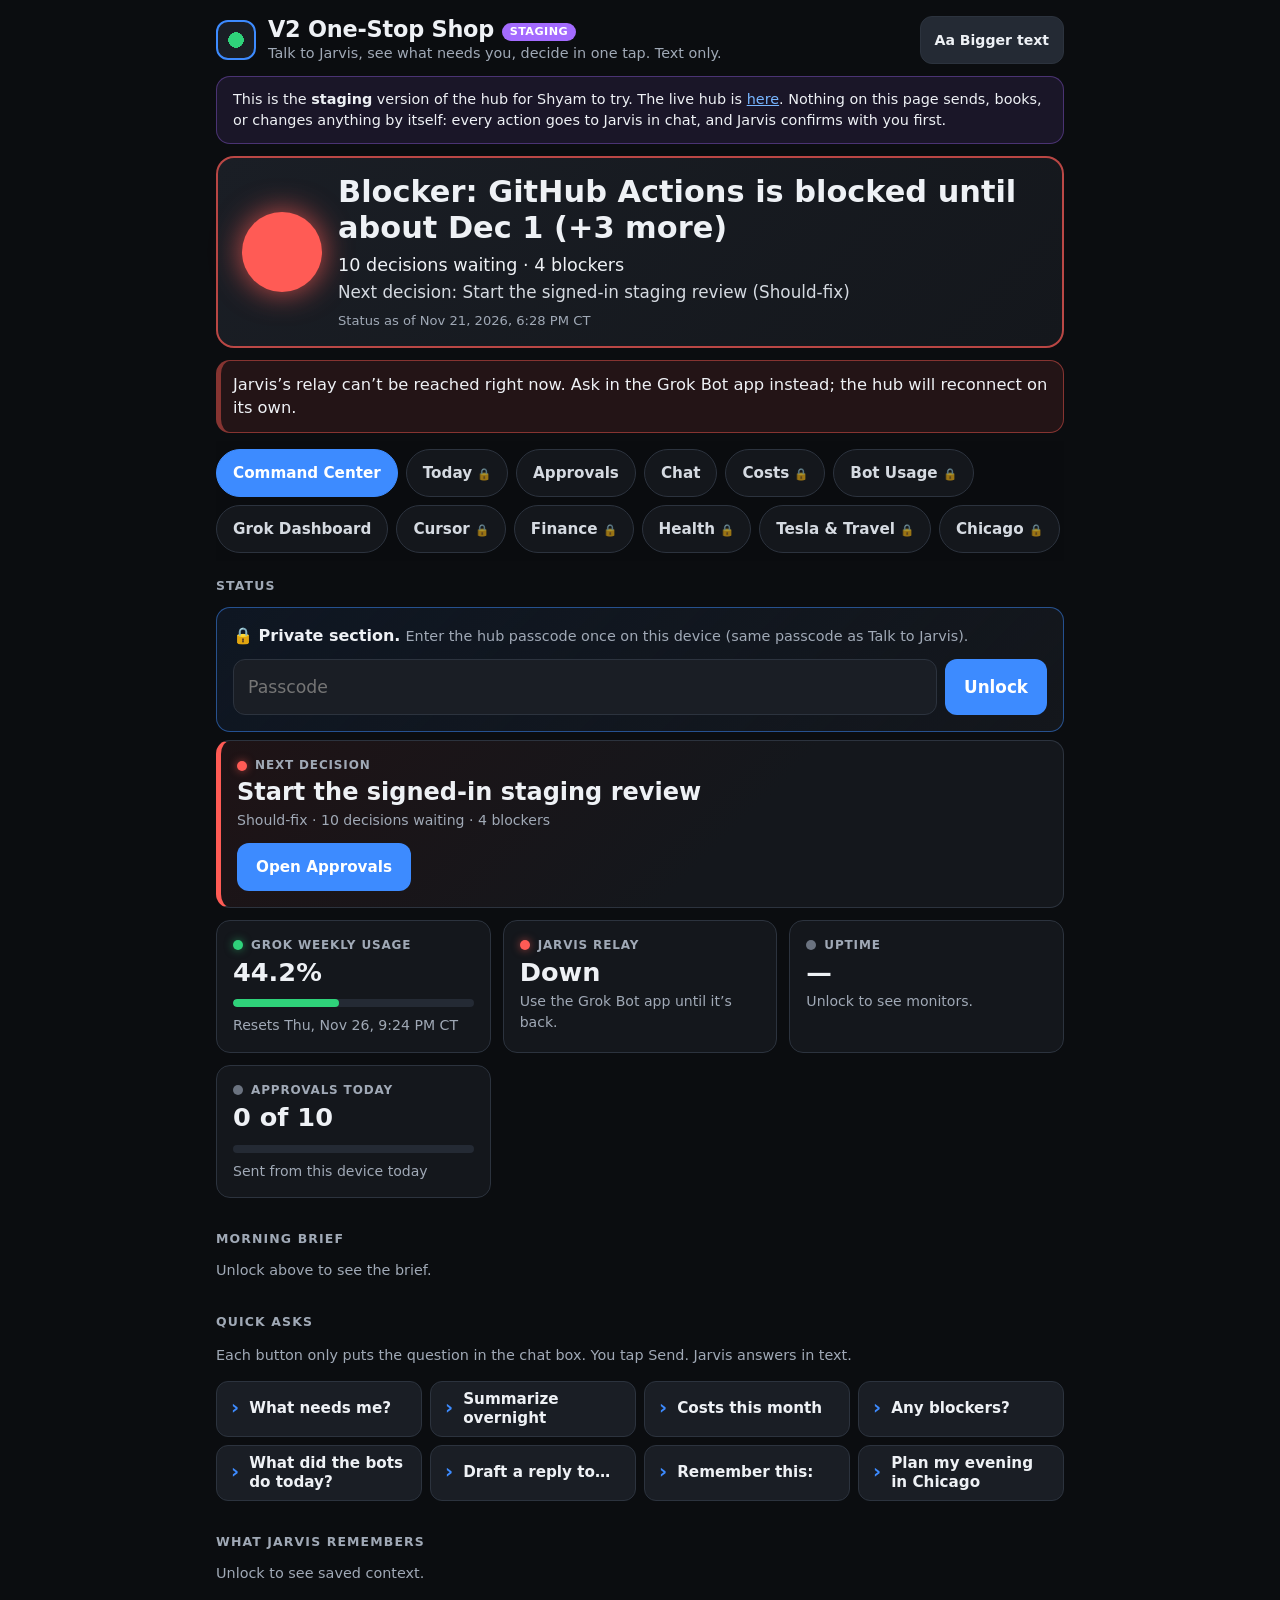
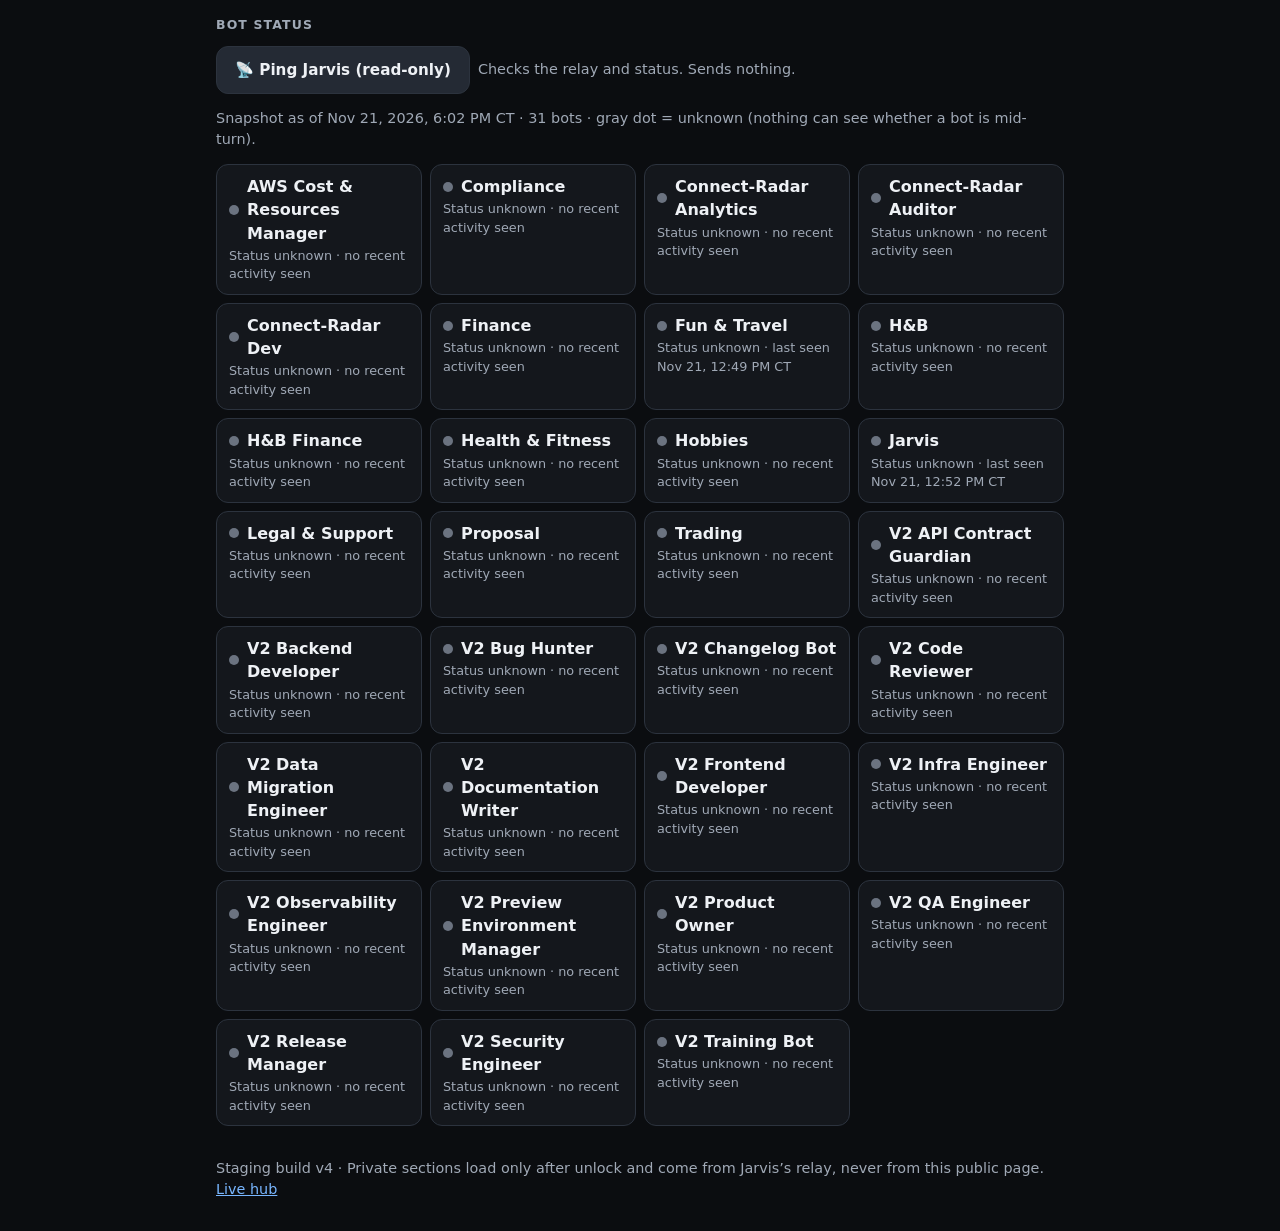
==== commit aa733639: "staging: v4 UI polish (status grid, uptime card, chat bubbles + mic states, approval cards, progress" ====
--- a/staging/index.html
+++ b/staging/index.html
@@ -11,119 +11,24 @@
 <link rel="icon" href="icon.svg" type="image/svg+xml">
 <title>V2 One-Stop Shop &#8212; Staging</title>
 <style>
-  body { font-family: system-ui, sans-serif; max-width: 800px; margin: 0 auto; padding: 16px; background: #111; color: #eee; }
-  @media (min-width: 1400px) { body { max-width: 1120px; } }
-  body.big { font-size: 1.2rem; }
-  h1 { font-size: 1.5rem; margin: 0 0 0.2em; }
-  h2 { font-size: 1.1rem; margin-top: 1.5em; border-bottom: 1px solid #333; padding-bottom: 4px; }
-  h2:first-child { margin-top: 0.4em; }
-  .card { background: #1e1e1e; border-radius: 8px; padding: 12px; margin: 8px 0; }
-  .btn { background: #2d7ff9; color: white; border: none; padding: 8px 14px; border-radius: 6px; margin: 4px 4px 4px 0; cursor: pointer; text-decoration: none; display: inline-block; font-size: 0.9rem; font-family: inherit; }
-  .btn:hover { background: #1a6ae0; }
-  .btn:disabled { opacity: .55; cursor: default; }
-  .btn.small { padding: 6px 12px; font-size: 0.85rem; }
-  .btn.approve { background: #27ae60; } .btn.approve:hover { background: #1e8449; }
-  .btn.modify { background: #f39c12; } .btn.modify:hover { background: #d68910; }
-  .btn.defer { background: #7f8c8d; } .btn.defer:hover { background: #626567; }
-  .btn.ghost { background: #333; } .btn.ghost:hover { background: #444; }
-  .btn.armed { background: #c0392b; }
-  a { color: #5dade2; }
-  .muted { color: #888; font-size: 0.9rem; }
-  .badge { display: inline-block; padding: 1px 7px; border-radius: 4px; font-size: 0.7rem; font-weight: 700; margin-right: 8px; vertical-align: 1px; letter-spacing: 0.02em; text-transform: uppercase; }
-  .badge.breaking { background: #c0392b; color: #fff; } .badge.should-fix { background: #f39c12; color: #111; } .badge.nice { background: #7f8c8d; color: #fff; }
-  .badge.stage { background: #8e44ad; color: #fff; font-size: .75rem; }
-  .tone { display:inline-block; padding:2px 8px; border-radius:4px; font-size:0.75rem; font-weight:700; white-space:nowrap; }
-  .tone.danger { background:#c0392b; color:#fff; } .tone.warning { background:#f39c12; color:#111; } .tone.success { background:#27ae60; color:#fff; } .tone.info { background:#2d7ff9; color:#fff; } .tone.idle { background:#555; color:#fff; }
-  table { width:100%; border-collapse: collapse; font-size: 0.9rem; }
-  td, th { text-align:left; padding: 6px; border-bottom: 1px solid #2a2a2a; vertical-align: top; }
-  th { color: #aaa; font-weight: 600; }
-  ul { padding-left: 20px; } li { margin: 4px 0; }
-  .hide { display: none !important; }
-  .top { display: flex; justify-content: space-between; align-items: center; gap: 8px; flex-wrap: wrap; margin-bottom: 10px; }
-  .top-tools { display: flex; gap: 6px; flex-wrap: wrap; align-items: center; }
-  .stage-note { background: #241a2e; border-left: 4px solid #8e44ad; padding: 8px 12px; border-radius: 6px; font-size: .9rem; margin-bottom: 10px; }
-  /* ambient */
-  .amb { border-radius: 12px; padding: 16px; margin: 0 0 12px; background: #1e1e1e; border: 3px solid #555; }
-  .amb-row { display: flex; gap: 16px; align-items: center; }
-  .amb-light { flex: none; width: 64px; height: 64px; border-radius: 50%; background: #7f8c8d; box-shadow: 0 0 24px rgba(0,0,0,.5); }
-  .amb-red { border-color: #c0392b; } .amb-red .amb-light { background: #e74c3c; box-shadow: 0 0 28px #e74c3c; animation: pulse 2.4s ease-in-out infinite; }
-  .amb-yellow { border-color: #f1c40f; } .amb-yellow .amb-light { background: #f1c40f; box-shadow: 0 0 28px #f1c40f; }
-  .amb-green { border-color: #27ae60; } .amb-green .amb-light { background: #2ecc71; box-shadow: 0 0 28px #2ecc71; }
-  @keyframes pulse { 50% { opacity: .55; } }
-  @media (prefers-reduced-motion: reduce) { .amb-red .amb-light { animation: none; } }
-  .amb-headline { font-size: 1.6rem; font-weight: 800; line-height: 1.2; }
-  .amb-sub { font-size: 1.2rem; margin-top: 4px; } .amb-next { font-size: 1.2rem; margin-top: 4px; color: #ddd; }
-  .amb-updated { font-size: 0.85rem; color: #999; margin-top: 8px; }
-  @media (min-width: 700px) { .amb-headline { font-size: 2rem; } .amb-light { width: 84px; height: 84px; } }
-  /* tabs */
-  .tabs { display: flex; gap: 6px; overflow-x: auto; padding: 4px 0 8px; position: sticky; top: 0; background: #111; z-index: 5; scrollbar-width: thin; }
-  @media (min-width: 1000px) { .tabs { flex-wrap: wrap; overflow: visible; } }
-  .tab { flex: none; min-height: 48px; padding: 0 16px; border-radius: 10px; border: 1px solid #333; background: #1e1e1e; color: #ddd; font-size: 1rem; font-weight: 600; cursor: pointer; font-family: inherit; }
-  .tab[aria-selected="true"] { background: #2d7ff9; border-color: #2d7ff9; color: #fff; }
-  .tab .lock { font-size: .8em; opacity: .7; margin-left: 4px; }
-  .tab .dot { display: inline-block; width: 9px; height: 9px; border-radius: 50%; background: #e74c3c; margin-left: 6px; vertical-align: 1px; }
-  .panel { min-height: 40vh; }
-  /* alerts */
-  .alertbar { background: #2a2212; border-left: 5px solid #f39c12; border-radius: 8px; padding: 12px; margin: 0 0 10px; font-size: 1.05rem; display: flex; gap: 10px; align-items: center; flex-wrap: wrap; }
-  .alertbar.blocker { background: #2a1414; border-left-color: #e74c3c; } .alertbar.nothing { background: #142a1a; border-left-color: #2ecc71; }
-  .alertbar .txt { flex: 1; min-width: 200px; white-space: pre-wrap; }
-  /* grid + chips */
-  .grid { display: grid; grid-template-columns: repeat(auto-fit, minmax(210px, 1fr)); gap: 10px; }
-  .box { background: #151515; border-radius: 8px; padding: 12px; }
-  .big-num { font-size: 1.7rem; font-weight: 800; }
-  .chips { display: flex; gap: 8px; flex-wrap: wrap; margin-top: 8px; }
-  .chips .btn { min-height: 48px; font-size: 1rem; margin: 0; background: #333; }
-  .chips .btn:hover { background: #444; }
-  .bot { background: #151515; border-radius: 8px; padding: 10px; display: flex; flex-direction: column; gap: 4px; }
-  .bot-name { font-weight: 600; }
-  .bars { display: flex; flex-direction: column; gap: 6px; }
-  .barrow { display: grid; grid-template-columns: minmax(120px, 34%) 1fr 64px; gap: 8px; align-items: center; font-size: .95rem; }
-  .bartrack { background: #333; border-radius: 6px; height: 16px; overflow: hidden; }
-  .barfill { background: #2d7ff9; height: 100%; }
-  .barfill.stale { background: repeating-linear-gradient(45deg, #2d7ff9, #2d7ff9 6px, #1b4c96 6px, #1b4c96 12px); }
-  .empty { background: #151515; border: 1px dashed #444; border-radius: 8px; padding: 14px; color: #bbb; }
-  .fresh { font-size: .85rem; color: #999; margin: 4px 0 8px; }
-  .fresh.stale { color: #f39c12; }
-  .row { display: flex; gap: 8px; align-items: center; flex-wrap: wrap; }
-  .spacer { flex: 1; }
-  /* chat */
-  .jv-log { max-height: 55vh; overflow-y: auto; display: flex; flex-direction: column; gap: 8px; margin: 10px 0; }
-  .jv-msg { padding: 10px 12px; border-radius: 10px; max-width: 88%; white-space: pre-wrap; word-wrap: break-word; line-height: 1.4; font-size: 1.05rem; }
-  .jv-me { align-self: flex-end; background: #2d7ff9; color: #fff; }
-  .jv-bot { align-self: flex-start; background: #2a2a2a; }
-  .jv-meta { font-size: 0.8rem; color: #aaa; margin-top: 4px; }
-  .jv-row { display: flex; gap: 8px; align-items: stretch; flex-wrap: wrap; }
-  .jv-input { flex: 1; min-width: 180px; min-height: 56px; font-size: 1.1rem; padding: 12px; border-radius: 10px; border: 1px solid #444; background: #151515; color: #eee; font-family: inherit; resize: vertical; box-sizing: border-box; }
-  .jv-big { min-height: 56px; min-width: 96px; font-size: 1.1rem; font-weight: 600; border-radius: 10px; margin: 0; }
-  .jv-mic.listening { background: #c0392b; }
-  .notice { background: #2a2212; border-left: 5px solid #f39c12; border-radius: 8px; padding: 10px 12px; white-space: pre-wrap; font-size: 1.05rem; margin: 8px 0; }
-  .notice.blocker { background: #2a1414; border-left-color: #e74c3c; } .notice.nothing { background: #142a1a; border-left-color: #2ecc71; }
-  .offline { background: #2a1414; border-left: 5px solid #e74c3c; border-radius: 8px; padding: 12px; font-size: 1.05rem; margin: 10px 0; }
-  /* approvals */
-  .appr { display: flex; gap: 10px; align-items: flex-start; padding: 10px 0; border-bottom: 1px solid #2a2a2a; flex-wrap: wrap; }
-  .appr input[type=checkbox] { width: 26px; height: 26px; margin-top: 2px; flex: none; }
-  .appr-text { flex: 1; min-width: 200px; }
-  .appr-acts { display: flex; gap: 6px; flex-wrap: wrap; }
-  .appr-acts .btn { min-height: 44px; min-width: 72px; font-size: 1rem; margin: 0; }
-  .sent { width: 100%; color: #8fd19e; font-size: .95rem; margin-top: 4px; }
-  .batch { position: sticky; bottom: 0; background: #1e1e1e; border-top: 2px solid #2d7ff9; padding: 10px; border-radius: 8px 8px 0 0; display: flex; gap: 8px; flex-wrap: wrap; align-items: center; }
-  .confirm-note { background: #14202a; border-left: 4px solid #2d7ff9; padding: 8px 12px; border-radius: 6px; font-size: .95rem; margin: 8px 0; }
-  .lockcard { border: 2px solid #2d7ff9; }
-  .lockcard .jv-row { margin-top: 8px; }
+:root{--bg:#0b0d10;--s1:#14171c;--s2:#1a1e25;--s3:#242a34;--line:#2c333e;--tx:#eef1f5;--mu:#a0a9b6;--blue:#3d8bff;--green:#2fd27a;--yellow:#f6c343;--red:#ff5b55;--gray:#6b7380;--purple:#a46bff;--r:14px;--tap:48px;--g1:4px;--g2:8px;--g3:12px;--g4:16px;--g5:24px;--g6:32px}*{box-sizing:border-box}html{-webkit-text-size-adjust:100%}body{font-family:system-ui,-apple-system,"Segoe UI",Roboto,"Helvetica Neue",Arial,sans-serif;max-width:880px;margin:0 auto;padding:var(--g4);background:var(--bg);color:var(--tx);line-height:1.45;font-size:16px}@media (min-width:1400px){body{max-width:1200px}}body.big{font-size:19px;--tap:60px}h1{font-size:1.4rem;margin:0;letter-spacing:-.01em;line-height:1.2}h2{font-size:.78rem;text-transform:uppercase;letter-spacing:.09em;color:var(--mu);margin:var(--g6) 0 var(--g3);font-weight:700}h2:first-child{margin-top:var(--g4)}h3{font-size:.85rem;color:var(--mu);margin:var(--g5) 0 var(--g2);font-weight:700}a{color:#78b6ff}.muted{color:var(--mu);font-size:.9rem}.card{background:var(--s1);border:1px solid var(--line);border-radius:var(--r);padding:var(--g4);margin:var(--g2) 0}.btn{display:inline-flex;align-items:center;justify-content:center;gap:6px;min-height:var(--tap);padding:0 18px;border-radius:12px;border:1px solid transparent;background:var(--blue);color:#fff;font:inherit;font-weight:650;font-size:.95rem;cursor:pointer;text-decoration:none;margin:0;transition:filter .15s,transform .05s}.btn:hover{filter:brightness(1.12)}.btn:active{transform:translateY(1px)}.btn:disabled{opacity:.5;cursor:default;filter:none}.btn.small{padding:0 14px;font-size:.88rem}.btn.approve{background:#1f9d5a}.btn.modify{background:#e0930f;color:#111}.btn.defer{background:#4b5361}.btn.ghost{background:var(--s3);border-color:var(--line);color:var(--tx)}.btn.armed{background:var(--red)}.btn:focus-visible,.tab:focus-visible,.mic-btn:focus-visible,input:focus-visible,textarea:focus-visible{outline:3px solid #8ec1ff;outline-offset:2px}.badge{display:inline-block;padding:2px 8px;border-radius:99px;font-size:.68rem;font-weight:800;margin-right:8px;vertical-align:2px;letter-spacing:.04em;text-transform:uppercase;white-space:nowrap}.badge.breaking{background:var(--red);color:#fff}.badge.should-fix{background:var(--yellow);color:#111}.badge.nice{background:#4b5361;color:#fff}.badge.stage{background:var(--purple);color:#fff;font-size:.7rem}.tone{display:inline-block;padding:2px 10px;border-radius:99px;font-size:.75rem;font-weight:700;white-space:nowrap}.tone.danger{background:rgba(255,91,85,.18);color:#ff9a94}.tone.warning{background:rgba(246,195,67,.18);color:var(--yellow)}.tone.success{background:rgba(47,210,122,.16);color:var(--green)}.tone.info{background:rgba(61,139,255,.18);color:#8ec1ff}.tone.idle{background:var(--s3);color:var(--mu)}.dot{display:inline-block;width:10px;height:10px;border-radius:50%;background:var(--gray);flex:none;vertical-align:middle}.dot.green{background:var(--green);box-shadow:0 0 8px rgba(47,210,122,.55)}.dot.yellow{background:var(--yellow);box-shadow:0 0 8px rgba(246,195,67,.5)}.dot.red{background:var(--red);box-shadow:0 0 8px rgba(255,91,85,.6)}.dot.gray{background:var(--gray)}.progress{height:8px;background:var(--s3);border-radius:99px;overflow:hidden;margin:var(--g2) 0 var(--g1)}.progress>span{display:block;height:100%;width:0;background:var(--blue);border-radius:99px;transition:width .5s ease}.progress.ok>span{background:var(--green)}.progress.warn>span{background:var(--yellow)}.progress.bad>span{background:var(--red)}.progress.stale>span{background:repeating-linear-gradient(45deg,var(--blue),var(--blue) 6px,#1d4f99 6px,#1d4f99 12px)}table{width:100%;border-collapse:collapse;font-size:.92rem}td,th{text-align:left;padding:8px 6px;border-bottom:1px solid var(--line);vertical-align:top;overflow-wrap:anywhere}th{color:var(--mu);font-weight:600;font-size:.8rem;text-transform:uppercase;letter-spacing:.05em}ul,ol{padding-left:20px}li{margin:4px 0}.hide,.gate-hide{display:none !important}.top{display:flex;justify-content:space-between;align-items:center;gap:var(--g3);flex-wrap:wrap;margin-bottom:var(--g3)}.brand{display:flex;gap:var(--g3);align-items:center;min-width:0}.logo{width:40px;height:40px;border-radius:12px;flex:none;background:radial-gradient(circle at 50% 50%,var(--green) 0 30%,transparent 31%),var(--s2);border:2px solid var(--blue)}.top-tools{display:flex;gap:var(--g2);flex-wrap:wrap;align-items:center}.stage-note{background:rgba(164,107,255,.1);border:1px solid rgba(164,107,255,.35);padding:var(--g3) var(--g4);border-radius:var(--r);font-size:.9rem;margin-bottom:var(--g3)}.amb{border-radius:18px;padding:var(--g4) var(--g5);margin:0 0 var(--g3);background:linear-gradient(135deg,var(--s2),var(--s1));border:2px solid var(--line)}.amb-row{display:flex;gap:var(--g4);align-items:center}.amb-light{flex:none;width:60px;height:60px;border-radius:50%;background:var(--gray)}.amb-red{border-color:rgba(255,91,85,.7)}.amb-red .amb-light{background:var(--red);box-shadow:0 0 30px rgba(255,91,85,.8);animation:pulse 2.4s ease-in-out infinite}.amb-yellow{border-color:rgba(246,195,67,.7)}.amb-yellow .amb-light{background:var(--yellow);box-shadow:0 0 28px rgba(246,195,67,.7)}.amb-green{border-color:rgba(47,210,122,.7)}.amb-green .amb-light{background:var(--green);box-shadow:0 0 28px rgba(47,210,122,.7)}@keyframes pulse{50%{opacity:.55}}.amb-headline{font-size:1.45rem;font-weight:800;line-height:1.2;overflow-wrap:anywhere}.amb-sub{font-size:1.1rem;margin-top:6px}.amb-next{font-size:1.05rem;margin-top:2px;color:#d5dae1}.amb-updated{font-size:.82rem;color:var(--mu);margin-top:6px}@media (min-width:700px){.amb-headline{font-size:1.9rem}.amb-light{width:80px;height:80px}}.tabs{display:flex;gap:var(--g2);overflow-x:auto;padding:var(--g2) 0;position:sticky;top:0;background:rgba(11,13,16,.96);z-index:5;scrollbar-width:thin;margin:0 0 var(--g2)}@media (min-width:1000px){.tabs{flex-wrap:wrap;overflow:visible}}.tab{flex:none;min-height:var(--tap);padding:0 16px;border-radius:99px;border:1px solid var(--line);background:var(--s1);color:#d5dae1;font:inherit;font-size:.95rem;font-weight:650;cursor:pointer}.tab:hover{background:var(--s2)}.tab[aria-selected="true"]{background:var(--blue);border-color:var(--blue);color:#fff}.tab .lock{font-size:.75em;opacity:.65;margin-left:5px}.unread{display:inline-block;width:9px;height:9px;border-radius:50%;background:var(--red);margin-left:6px;vertical-align:1px}.panel{min-height:40vh}.alertbar{background:rgba(246,195,67,.1);border:1px solid rgba(246,195,67,.4);border-left-width:5px;border-radius:var(--r);padding:var(--g3);margin:0 0 var(--g3);font-size:1.02rem;display:flex;gap:var(--g3);align-items:center;flex-wrap:wrap}.alertbar.blocker{background:rgba(255,91,85,.1);border-color:rgba(255,91,85,.45)}.alertbar.nothing{background:rgba(47,210,122,.08);border-color:rgba(47,210,122,.4)}.alertbar .txt{flex:1;min-width:200px;white-space:pre-wrap}.offline{background:rgba(255,91,85,.1);border:1px solid rgba(255,91,85,.45);border-left-width:5px;border-radius:var(--r);padding:var(--g3);font-size:1.02rem;margin:var(--g2) 0}.tiles,.grid{display:grid;grid-template-columns:repeat(auto-fit,minmax(210px,1fr));gap:var(--g3)}.tile,.box{background:var(--s1);border:1px solid var(--line);border-radius:var(--r);padding:var(--g4);display:flex;flex-direction:column;gap:4px;min-width:0}.box>.muted:first-child,.tile .label{font-size:.75rem;text-transform:uppercase;letter-spacing:.07em;color:var(--mu);font-weight:700;display:flex;align-items:center;gap:8px}.tile .value,.big-num{font-size:1.6rem;font-weight:800;line-height:1.15;overflow-wrap:anywhere}.tile .sub{color:var(--mu);font-size:.88rem}.tile.hero{grid-column:1 / -1;border-left:5px solid var(--yellow);background:linear-gradient(135deg,rgba(246,195,67,.07),var(--s1) 60%)}.tile.hero .value{font-size:1.5rem}.tile.hero .btn{margin-top:var(--g2)}.tile.hero.red{border-left-color:var(--red);background:linear-gradient(135deg,rgba(255,91,85,.08),var(--s1) 60%)}.tile.hero.green{border-left-color:var(--green);background:linear-gradient(135deg,rgba(47,210,122,.07),var(--s1) 60%)}.mons{display:flex;flex-direction:column;gap:4px;margin-top:4px;font-size:.88rem}.mons div{display:flex;align-items:center;gap:8px}.mons .nm{flex:1;min-width:0;overflow-wrap:anywhere}.mons .v{color:var(--mu);font-variant-numeric:tabular-nums;white-space:nowrap}.qgrid{display:grid;grid-template-columns:repeat(auto-fill,minmax(180px,1fr));gap:var(--g2)}.qgrid .btn{justify-content:flex-start;text-align:left;background:var(--s2);border-color:var(--line);color:var(--tx);font-weight:600;padding:8px 14px;line-height:1.25}.qgrid .btn::before{content:"\203A";color:var(--blue);font-size:1.3em;font-weight:800;margin-right:4px}.chips{display:flex;gap:var(--g2);flex-wrap:wrap;margin-top:var(--g3)}.chips .btn{background:var(--s3);border-color:var(--line);color:var(--tx);font-weight:600}.botgrid{display:grid;grid-template-columns:repeat(auto-fill,minmax(190px,1fr));gap:var(--g2)}.bot{background:var(--s1);border:1px solid var(--line);border-radius:12px;padding:10px 12px;display:flex;flex-direction:column;gap:2px;min-width:0}.bot-name{font-weight:650;display:flex;align-items:center;gap:8px;overflow-wrap:anywhere}.bot .muted{font-size:.8rem}.mem{padding:var(--g2) var(--g4)}.mem-item{display:flex;gap:var(--g3);padding:var(--g3) 0;border-bottom:1px solid var(--line);align-items:flex-start;flex-wrap:wrap}.mem-item:last-child{border-bottom:0}.cat{font-size:.7rem;font-weight:800;text-transform:uppercase;letter-spacing:.05em;padding:4px 10px;border-radius:99px;flex:none;background:var(--s3);color:var(--mu)}.cat.decision{background:rgba(61,139,255,.18);color:#8ec1ff}.cat.roadmap{background:rgba(164,107,255,.18);color:#c9a8ff}.cat.blocker{background:rgba(255,91,85,.18);color:#ff9a94}.cat.preference{background:rgba(47,210,122,.16);color:var(--green)}.mem-text{flex:1 1 220px;min-width:0;overflow-wrap:anywhere}.mem-time{color:var(--mu);font-size:.8rem;white-space:nowrap}.empty{background:var(--s1);border:1px dashed #3a424f;border-radius:var(--r);padding:var(--g4);color:#c6cdd6}.empty-title{font-weight:700;color:var(--tx);margin-bottom:4px}.bars{display:flex;flex-direction:column;gap:var(--g2)}.barrow{display:grid;grid-template-columns:minmax(110px,34%) 1fr 72px;gap:var(--g2);align-items:center;font-size:.92rem}.barrow>div:first-child{overflow-wrap:anywhere}.bartrack{background:var(--s3);border-radius:99px;height:12px;overflow:hidden}.barfill{background:var(--blue);height:100%;border-radius:99px}.barfill.stale{background:repeating-linear-gradient(45deg,var(--blue),var(--blue) 6px,#1d4f99 6px,#1d4f99 12px)}.fresh{font-size:.82rem;color:var(--mu);margin:var(--g3) 0 var(--g2)}.fresh.stale{color:var(--yellow)}.row{display:flex;gap:var(--g2);align-items:center;flex-wrap:wrap}.spacer{flex:1}.confirm-note{background:rgba(61,139,255,.08);border:1px solid rgba(61,139,255,.35);border-left-width:5px;padding:var(--g3) var(--g4);border-radius:var(--r);font-size:.95rem;margin:var(--g2) 0 var(--g3)}.lockcard{border:1px solid rgba(61,139,255,.5);background:linear-gradient(135deg,rgba(61,139,255,.08),var(--s1))}.lockcard .jv-row{margin-top:var(--g3)}.chatcard{padding:var(--g3)}.jv-log{max-height:56vh;min-height:160px;overflow-y:auto;display:flex;flex-direction:column;gap:var(--g3);padding:var(--g2) 4px var(--g3)}.msg{display:flex;gap:var(--g2);align-items:flex-end;max-width:92%}.msg.me{align-self:flex-end;flex-direction:row-reverse}.msg.them{align-self:flex-start}.avatar{width:34px;height:34px;border-radius:50%;background:var(--s3);border:1px solid var(--line);display:flex;align-items:center;justify-content:center;font-weight:800;font-size:.85rem;flex:none;color:#8ec1ff}.msg.me .avatar{color:#fff;background:#2b5fb3}.bubble{padding:10px 14px;border-radius:18px;white-space:pre-wrap;overflow-wrap:anywhere;font-size:1.04rem;line-height:1.42;min-width:0}.msg.me .bubble{background:var(--blue);color:#fff;border-bottom-right-radius:6px}.msg.them .bubble{background:var(--s3);border-bottom-left-radius:6px}.meta{font-size:.74rem;color:var(--mu);margin-top:4px}.msg.me .meta{color:rgba(255,255,255,.78);text-align:right}.kind{margin-left:6px}.typing{display:inline-flex;gap:5px;align-items:center;height:20px}.typing i{width:8px;height:8px;border-radius:50%;background:var(--mu);animation:bob 1.2s infinite ease-in-out}.typing i:nth-child(2){animation-delay:.15s}.typing i:nth-child(3){animation-delay:.3s}@keyframes bob{0%,60%,100%{transform:translateY(0);opacity:.45}30%{transform:translateY(-5px);opacity:1}}.composer{display:flex;gap:var(--g2);align-items:stretch;flex-wrap:wrap;margin-top:var(--g3)}.jv-row{display:flex;gap:var(--g2);align-items:stretch;flex-wrap:wrap}.jv-input{flex:1 1 220px;min-width:0;min-height:max(56px,var(--tap));font-size:1.08rem;padding:12px 14px;border-radius:12px;border:1px solid var(--line);background:var(--s2);color:var(--tx);font-family:inherit;resize:vertical}.jv-input:focus{border-color:var(--blue)}.jv-big{min-height:max(56px,var(--tap));min-width:100px;font-size:1.05rem}.micbar{display:flex;align-items:center;gap:var(--g3);padding:var(--g3);background:var(--s2);border:1px solid var(--line);border-radius:var(--r);flex-wrap:wrap}.mic-btn{width:72px;height:72px;border-radius:50%;font-size:1.9rem;flex:none;background:var(--s3);border:2px solid #3a4250;color:#fff;cursor:pointer;display:flex;align-items:center;justify-content:center;padding:0;transition:background .2s}body.big .mic-btn{width:84px;height:84px}.mic-btn.listening{background:var(--red);border-color:var(--red);animation:ring 1.6s infinite}.mic-btn.restarting{background:var(--yellow);border-color:var(--yellow);color:#111}.mic-btn.capped{border-color:var(--yellow)}@keyframes ring{0%{box-shadow:0 0 0 0 rgba(255,91,85,.55)}100%{box-shadow:0 0 0 18px rgba(255,91,85,0)}}.mic-info{flex:1 1 180px;min-width:0}.mic-state{font-weight:750;font-size:1.05rem;display:flex;align-items:center;gap:10px}.levels{display:none;gap:3px;align-items:flex-end;height:22px}.micbar.on .levels{display:inline-flex}.levels i{width:4px;height:6px;background:var(--red);border-radius:2px;animation:lv .9s ease-in-out infinite}.levels i:nth-child(2){animation-delay:.12s}.levels i:nth-child(3){animation-delay:.24s}.levels i:nth-child(4){animation-delay:.36s}.levels i:nth-child(5){animation-delay:.48s}@keyframes lv{0%,100%{height:5px}50%{height:22px}}.mic-time{color:var(--mu);font-size:.88rem;font-variant-numeric:tabular-nums}.mic-stop{background:var(--red);min-height:max(56px,var(--tap))}.notice{background:rgba(246,195,67,.08);border:1px solid rgba(246,195,67,.35);border-left-width:5px;border-radius:var(--r);padding:var(--g3) var(--g4);white-space:pre-wrap;font-size:1.02rem;margin:var(--g2) 0}.notice.blocker{background:rgba(255,91,85,.08);border-color:rgba(255,91,85,.4)}.notice.nothing{background:rgba(47,210,122,.07);border-color:rgba(47,210,122,.4)}.appr-progress{margin:0 0 var(--g2);font-size:.95rem}.appr{background:var(--s1);border:1px solid var(--line);border-left:5px solid #4b5361;border-radius:var(--r);padding:var(--g4);margin:var(--g3) 0;display:grid;grid-template-columns:auto 1fr;gap:var(--g3);align-items:start}.appr.b-breaking{border-left-color:var(--red)}.appr.b-should{border-left-color:var(--yellow)}.appr input[type=checkbox]{width:28px;height:28px;margin:2px 0 0;accent-color:var(--blue)}.appr-title{font-weight:750;font-size:1.06rem;line-height:1.3;overflow-wrap:anywhere}.appr-ctx{color:var(--mu);font-size:.92rem;margin-top:6px}.appr-acts{grid-column:1 / -1;display:grid;grid-template-columns:repeat(3,1fr);gap:var(--g2)}.appr-acts .btn{width:100%;font-size:1rem}.appr>textarea,.appr>.btn,.appr>.sent{grid-column:1 / -1}.appr.done{border-left-color:var(--green);background:linear-gradient(135deg,rgba(47,210,122,.06),var(--s1) 50%)}.appr.done .appr-acts{display:none}.sent{display:flex;align-items:center;gap:8px;font-size:.95rem;color:#9ee6b9}.sent.sending{color:var(--mu)}.sent.err{color:#ff9a94}.batch{position:sticky;bottom:0;background:var(--s2);border:1px solid var(--blue);padding:var(--g3);border-radius:var(--r);display:flex;gap:var(--g2);flex-wrap:wrap;align-items:center;box-shadow:0 -8px 24px rgba(0,0,0,.5)}.footer{margin-top:var(--g6)}@media (max-width:480px){body{padding:var(--g3)}.amb{padding:var(--g3) var(--g4)}.amb-headline{font-size:1.3rem}.tile .value,.big-num{font-size:1.4rem}.barrow{grid-template-columns:minmax(90px,36%) 1fr 64px}}@media (prefers-reduced-motion:reduce){*,*::before,*::after{animation:none !important;transition:none !important}}
 </style>
 </head>
 <body>
-<div class="top">
-  <div>
-    <h1>V2 One-Stop Shop <span class="badge stage">Staging</span></h1>
-    <div class="muted">Talk to Jarvis, see what needs you, decide in one tap. Text only.</div>
+<header class="top">
+  <div class="brand">
+    <div class="logo" aria-hidden="true"></div>
+    <div>
+      <h1>V2 One-Stop Shop <span class="badge stage">Staging</span></h1>
+      <div class="muted">Talk to Jarvis, see what needs you, decide in one tap. Text only.</div>
+    </div>
   </div>
   <div class="top-tools">
     <button type="button" class="btn ghost small" id="bigtext" aria-pressed="false">Aa Bigger text</button>
-    <button type="button" class="btn ghost small hide" id="alerts-on">Turn on alerts</button>
-    <button type="button" class="btn ghost small hide" id="lock-btn">Lock</button>
+    <button type="button" class="btn ghost small hide" id="alerts-on">&#128276; Alerts</button>
+    <button type="button" class="btn ghost small hide" id="lock-btn">&#128274; Lock</button>
   </div>
-</div>
+</header>
 <div class="stage-note">This is the <strong>staging</strong> version of the hub for Shyam to try. The live hub is <a href="../">here</a>. Nothing on this page sends, books, or changes anything by itself: every action goes to Jarvis in chat, and Jarvis confirms with you first.</div>
 
 <div id="ambient" class="amb" role="status" aria-live="polite">
@@ -148,14 +53,14 @@
   <button class="tab" role="tab" data-tab="home">Command Center</button>
   <button class="tab" role="tab" data-tab="today">Today<span class="lock">&#128274;</span></button>
   <button class="tab" role="tab" data-tab="approvals">Approvals</button>
-  <button class="tab" role="tab" data-tab="chat">Chat<span class="dot hide" id="chat-dot"></span></button>
+  <button class="tab" role="tab" data-tab="chat">Chat<span class="unread hide" id="chat-dot"></span></button>
   <button class="tab" role="tab" data-tab="costs">Costs<span class="lock">&#128274;</span></button>
   <button class="tab" role="tab" data-tab="bots">Bot Usage<span class="lock">&#128274;</span></button>
   <button class="tab" role="tab" data-tab="grok">Grok Dashboard</button>
   <button class="tab" role="tab" data-tab="cursor">Cursor<span class="lock">&#128274;</span></button>
   <button class="tab" role="tab" data-tab="finance">Finance<span class="lock">&#128274;</span></button>
   <button class="tab" role="tab" data-tab="health">Health<span class="lock">&#128274;</span></button>
-  <button class="tab" role="tab" data-tab="travel">Tesla &amp; Travel<span class="lock">&#128274;</span></button>
+  <button class="tab" role="tab" data-tab="travel">Tesla &#38; Travel<span class="lock">&#128274;</span></button>
   <button class="tab" role="tab" data-tab="chicago">Chicago<span class="lock">&#128274;</span></button>
 </nav>
 
@@ -170,17 +75,49 @@
 </div>
 
 <section class="panel" id="p-home" role="tabpanel" hidden data-gated="partial">
+  <h2>Status</h2>
+  <div class="tiles">
+    <div class="tile hero" id="t-next">
+      <div class="label"><span class="dot gray" id="t-next-dot"></span>Next decision</div>
+      <div class="value" id="t-next-title">Loading&#8230;</div>
+      <div class="sub" id="t-next-sub"></div>
+      <div><button type="button" class="btn" id="t-next-go">Open Approvals</button></div>
+    </div>
+    <div class="tile" id="t-grok">
+      <div class="label"><span class="dot gray" id="t-grok-dot"></span>Grok weekly usage</div>
+      <div class="value" id="t-grok-val">&#8212;</div>
+      <div class="progress" aria-hidden="true"><span id="t-grok-bar"></span></div>
+      <div class="sub" id="t-grok-sub"></div>
+    </div>
+    <div class="tile" id="t-relay">
+      <div class="label"><span class="dot gray" id="t-relay-dot"></span>Jarvis relay</div>
+      <div class="value" id="t-relay-val">&#8230;</div>
+      <div class="sub" id="t-relay-sub"></div>
+    </div>
+    <div class="tile" id="t-uptime">
+      <div class="label"><span class="dot gray" id="t-up-dot"></span>Uptime</div>
+      <div class="value" id="t-up-val">&#8212;</div>
+      <div class="sub" id="t-up-sub">Unlock to see monitors.</div>
+      <div class="mons" id="t-up-list"></div>
+    </div>
+    <div class="tile" id="t-appr">
+      <div class="label"><span class="dot gray" id="t-appr-dot"></span>Approvals today</div>
+      <div class="value" id="t-appr-val">&#8212;</div>
+      <div class="progress ok" aria-hidden="true"><span id="t-appr-bar"></span></div>
+      <div class="sub" id="t-appr-sub">Sent from this device today</div>
+    </div>
+  </div>
   <h2>Morning brief</h2>
   <div id="digest"><div class="muted">Unlock to see the brief.</div></div>
   <h2>Quick asks</h2>
   <p class="muted">Each button only puts the question in the chat box. You tap Send. Jarvis answers in text.</p>
-  <div class="chips" id="quick"></div>
+  <div class="qgrid" id="quick"></div>
   <h2>What Jarvis remembers</h2>
   <div id="ctx"><div class="muted">Unlock to see saved context.</div></div>
   <h2 id="bots">Bot status</h2>
-  <div class="row"><button type="button" class="btn" id="ping-btn">Ping Jarvis (read-only)</button><span class="muted" id="ping-out" aria-live="polite">Checks the relay and status. Sends nothing.</span></div>
+  <div class="row"><button type="button" class="btn ghost" id="ping-btn">&#128225; Ping Jarvis (read-only)</button><span class="muted" id="ping-out" aria-live="polite">Checks the relay and status. Sends nothing.</span></div>
   <p class="muted" id="bots-asof"></p>
-  <div class="grid" id="bots-grid"></div>
+  <div class="botgrid" id="bots-grid"></div>
 </section>
 
 <section class="panel" id="p-today" role="tabpanel" hidden data-gated="1">
@@ -190,8 +127,9 @@
 
 <section class="panel" id="p-approvals" role="tabpanel" hidden data-gated="partial">
   <h2>Approvals</h2>
-  <div class="confirm-note"><strong>Jarvis confirms before anything changes.</strong> Yes or No goes to Jarvis in chat. Jarvis repeats it back, and only after you confirm does anything get written to GitHub or Notion. Order: Breaking, then Should-fix, then Nice-to-have.</div>
-  <div id="appr-list" class="card"></div>
+  <div class="confirm-note"><strong>&#128737; Jarvis confirms before anything changes.</strong> Yes or No goes to Jarvis in chat. Jarvis repeats it back, and only after you confirm does anything get written to GitHub or Notion. Order: Breaking, then Should-fix, then Nice-to-have.</div>
+  <div class="appr-progress"><div class="row"><span id="appr-done-label">0 of 0 sent today</span><span class="spacer"></span><span class="muted">from this device</span></div><div class="progress ok" aria-hidden="true"><span id="appr-done-bar"></span></div></div>
+  <div id="appr-list"></div>
   <div class="batch hide" id="batch">
     <span id="batch-count">0 selected</span><span class="spacer"></span>
     <button type="button" class="btn approve jv-big" id="batch-yes">Yes to selected</button>
@@ -203,12 +141,20 @@
 <section class="panel" id="p-chat" role="tabpanel" hidden data-gated="1">
   <h2>Talk to Jarvis</h2>
   <div id="notices"></div>
-  <div class="card">
+  <div class="card chatcard">
     <div class="jv-log" id="log" aria-live="polite"></div>
-    <div class="jv-row">
+    <div class="micbar hide" id="micbar">
+      <button type="button" class="mic-btn" id="mic" aria-label="Start talking">&#127908;</button>
+      <div class="mic-info">
+        <div class="mic-state"><span id="mic-state">Tap the mic and talk</span><span class="levels" aria-hidden="true"><i></i><i></i><i></i><i></i><i></i></span></div>
+        <div class="mic-time" id="mic-time">Keeps listening through pauses &#183; stops by itself at 2:00</div>
+        <div class="progress" aria-hidden="true"><span id="mic-prog"></span></div>
+      </div>
+      <button type="button" class="btn mic-stop hide" id="mic-stop">&#9632; Stop</button>
+    </div>
+    <div class="composer">
       <textarea id="text" class="jv-input" rows="2" maxlength="2000" placeholder="Ask Jarvis&#8230;" aria-label="Message to Jarvis"></textarea>
-      <button type="button" class="btn jv-big jv-mic hide" id="mic">&#127908; Speak</button>
-      <button type="button" class="btn jv-big" id="send">Send</button>
+      <button type="button" class="btn jv-big" id="send">Send &#10148;</button>
     </div>
     <div class="muted" id="chat-status" aria-live="polite"></div>
     <div class="muted hide" id="mic-hint">No mic button here? Use your keyboard&#8217;s dictation key, or the car&#8217;s voice button, then tap Send.</div>
@@ -222,17 +168,17 @@
   <h2>Grok Dashboard</h2>
   <div class="grid">
     <div class="box"><div class="muted">Relay</div><div class="big-num" id="g-relay">&#8230;</div><div class="muted" id="g-relay-sub"></div></div>
-    <div class="box"><div class="muted">Weekly usage</div><div class="big-num" id="g-week">&#8230;</div><div class="muted" id="g-week-sub"></div></div>
+    <div class="box"><div class="muted">Weekly usage</div><div class="big-num" id="g-week">&#8230;</div><div class="progress" aria-hidden="true"><span id="g-week-bar"></span></div><div class="muted" id="g-week-sub"></div></div>
   </div>
   <div id="grok"></div>
 </section>
-<section class="panel" id="p-cursor" role="tabpanel" hidden data-gated="1"><h2>Cursor &amp; code</h2><div id="cursor"></div></section>
+<section class="panel" id="p-cursor" role="tabpanel" hidden data-gated="1"><h2>Cursor &#38; code</h2><div id="cursor"></div></section>
 <section class="panel" id="p-finance" role="tabpanel" hidden data-gated="1"><h2>Finance</h2><div id="finance"></div></section>
 <section class="panel" id="p-health" role="tabpanel" hidden data-gated="1"><h2>Health</h2><div id="health"></div></section>
-<section class="panel" id="p-travel" role="tabpanel" hidden data-gated="1"><h2>Tesla &amp; Travel</h2><div id="travel"></div></section>
+<section class="panel" id="p-travel" role="tabpanel" hidden data-gated="1"><h2>Tesla &#38; Travel</h2><div id="travel"></div></section>
 <section class="panel" id="p-chicago" role="tabpanel" hidden data-gated="1"><h2>Chicago</h2><div id="chicago"></div></section>
 
-<p class="muted" style="margin-top:24px">Staging build v3 &#183; Private sections load only after unlock and come from Jarvis&#8217;s relay, never from this public page. <a href="../">Live hub</a></p>
+<p class="muted footer">Staging build v4 &#183; Private sections load only after unlock and come from Jarvis&#8217;s relay, never from this public page. <a href="../">Live hub</a></p>
 
 <script>
 (function () {
@@ -252,6 +198,16 @@
   }
   function money(n) { return n == null ? '\u2014' : '$' + Number(n).toLocaleString('en-US', { minimumFractionDigits: 2, maximumFractionDigits: 2 }); }
   function offline(on) { $('offline').classList.toggle('hide', !on); }
+  function dot(c) { return el('span', 'dot ' + (c || 'gray')); }
+  function setDot(id, c) { var d = $(id); if (d) d.className = 'dot ' + (c || 'gray'); }
+  function setBar(id, pct, warnAt, badAt) {
+    var b = $(id); if (!b) return; pct = Math.max(0, Math.min(100, Number(pct) || 0)); b.style.width = pct + '%';
+    if (warnAt != null) b.parentNode.className = 'progress ' + (pct >= badAt ? 'bad' : pct >= warnAt ? 'warn' : 'ok');
+  }
+  function ctDay() { try { return new Date().toLocaleDateString('en-CA', { timeZone: 'America/Chicago' }); } catch (e) { return new Date().toISOString().slice(0, 10); } }
+  var SENT = 'v2hub.v4.sent.';
+  function sentToday() { try { return JSON.parse(localStorage.getItem(SENT + ctDay()) || '[]'); } catch (e) { return []; } }
+  function markSent(id) { var a = sentToday(); if (a.indexOf(id) < 0) a.push(id); try { localStorage.setItem(SENT + ctDay(), JSON.stringify(a)); } catch (e) {} updateApprProgress(); }
 
   /* ---------- big text ---------- */
   function setBig(on) { document.body.classList.toggle('big', on); $('bigtext').setAttribute('aria-pressed', on ? 'true' : 'false'); try { localStorage.setItem(BIG, on ? '1' : '0'); } catch (e) {} }
@@ -296,12 +252,12 @@
   function show(name, force) {
     if (!$('p-' + name)) name = 'home';
     current = name;
-    Array.prototype.forEach.call(document.querySelectorAll('.tab'), function (t) { t.setAttribute('aria-selected', t.getAttribute('data-tab') === name ? 'true' : 'false'); });
+    Array.prototype.forEach.call(document.querySelectorAll('.tab'), function (t) { var on = t.getAttribute('data-tab') === name; t.setAttribute('aria-selected', on ? 'true' : 'false'); if (on && t.scrollIntoView) { try { t.scrollIntoView({ block: 'nearest', inline: 'center' }); } catch (e) {} } });
     Array.prototype.forEach.call(document.querySelectorAll('.panel'), function (p) { p.hidden = p.id !== 'p-' + name; });
     var panel = $('p-' + name), gated = panel.getAttribute('data-gated') === '1', partial = panel.getAttribute('data-gated') === 'partial', lc = $('lockcard');
-    if (partial && !token) { Array.prototype.forEach.call(panel.children, function (c) { c.classList.remove('hide'); }); panel.insertBefore(lc, panel.children[1] || null); lc.classList.remove('hide'); }
-    else if (gated && !token) { panel.insertBefore(lc, panel.children[1] || null); lc.classList.remove('hide'); Array.prototype.forEach.call(panel.children, function (c) { if (c !== lc && c.tagName !== 'H2') c.classList.add('hide'); }); }
-    else { lc.classList.add('hide'); Array.prototype.forEach.call(panel.children, function (c) { if (c !== lc) c.classList.remove('hide'); }); }
+    if (partial && !token) { Array.prototype.forEach.call(panel.children, function (c) { c.classList.remove('gate-hide'); }); panel.insertBefore(lc, panel.children[1] || null); lc.classList.remove('hide'); }
+    else if (gated && !token) { panel.insertBefore(lc, panel.children[1] || null); lc.classList.remove('hide'); Array.prototype.forEach.call(panel.children, function (c) { if (c !== lc && c.tagName !== 'H2') c.classList.add('gate-hide'); }); }
+    else { lc.classList.add('hide'); Array.prototype.forEach.call(panel.children, function (c) { c.classList.remove('gate-hide'); }); }
     if (name === 'chat') { $('chat-dot').classList.add('hide'); markSeen(); }
     if ((!gated || token) && LOADERS[name] && (force || !loadedAt[name] || Date.now() - loadedAt[name] > 300000)) { loadedAt[name] = Date.now(); LOADERS[name](); }
     if (location.hash !== '#' + name) { try { history.replaceState(null, '', '#' + name); } catch (e) {} }
@@ -315,7 +271,7 @@
     add(parent, el('div', 'fresh' + (old ? ' stale' : ''), 'Updated ' + (d.generated_at_label || ct(d.generated_at, true)) + (old ? ' \u00B7 more than a day old' : '') + (d.source ? ' \u00B7 ' + d.source : '')));
   }
   function emptyBox(parent, text, needs) {
-    var b = el('div', 'empty'); add(b, el('div', null, text));
+    var b = el('div', 'empty'); add(b, el('div', 'empty-title', text));
     if (needs) add(b, el('div', 'muted', 'To turn it on: ' + needs));
     add(parent, b); return b;
   }
@@ -352,7 +308,8 @@
     $('amb-next').textContent = nd && nd.title ? 'Next decision: ' + nd.title + (nd.bucket ? ' (' + nd.bucket + ')' : '') : 'No decision waiting';
     $('amb-updated').textContent = 'Status as of ' + (s.updated_at_label || ct(s.updated_at, true));
     var g = s.usage && s.usage.grok;
-    if (g && g.percent_week != null && !grokFeed) { $('g-week').textContent = g.percent_week + '%'; $('g-week-sub').textContent = g.resets_at ? 'Resets ' + ct(g.resets_at, true) : ''; }
+    if (g && g.percent_week != null && !grokFeed) { $('g-week').textContent = g.percent_week + '%'; setBar('g-week-bar', g.percent_week); $('g-week-sub').textContent = g.resets_at ? 'Resets ' + ct(g.resets_at, true) : ''; }
+    updateHomeTiles();
   }
   function loadStatus() { fetch('../status.json?t=' + Date.now(), { cache: 'no-store' }).then(function (r) { if (!r.ok) throw 0; return r.json(); }).then(applyStatus).catch(function () {}); }
   loadStatus(); setInterval(function () { if (!document.hidden) loadStatus(); }, 60000);
@@ -363,33 +320,80 @@
   QUICK.forEach(function (q) { var b = el('button', 'btn', q); b.type = 'button'; b.addEventListener('click', function () { prefill(q); }); add($('quick'), b); });
   ['What needs me?', 'Summarize overnight', 'Any blockers?'].forEach(function (q) { var b = el('button', 'btn', q); b.type = 'button'; b.addEventListener('click', function () { prefill(q); }); add($('chat-chips'), b); });
 
+  function updateHomeTiles() {
+    var s = statusData; if (!s) return;
+    var nd = s.next_decision, n = Number(s.decisions_waiting) || 0, b = (s.blockers || []).length;
+    var hero = $('t-next'), light = ['red', 'yellow', 'green'].indexOf(s.light) >= 0 ? s.light : 'yellow';
+    hero.className = 'tile hero ' + (light === 'yellow' ? '' : light);
+    setDot('t-next-dot', light);
+    $('t-next-title').textContent = nd && nd.title ? nd.title : 'Nothing needs you';
+    $('t-next-sub').textContent = (nd && nd.bucket ? nd.bucket + ' \u00B7 ' : '') + n + (n === 1 ? ' decision' : ' decisions') + ' waiting' + (b ? ' \u00B7 ' + b + (b === 1 ? ' blocker' : ' blockers') : '');
+    var g = s.usage && s.usage.grok;
+    if (g && g.percent_week != null) {
+      $('t-grok-val').textContent = g.percent_week + '%'; setBar('t-grok-bar', g.percent_week, 70, 90);
+      setDot('t-grok-dot', g.percent_week >= 90 ? 'red' : g.percent_week >= 70 ? 'yellow' : 'green');
+      $('t-grok-sub').textContent = g.resets_at ? 'Resets ' + ct(g.resets_at, true) : '';
+    } else { $('t-grok-val').textContent = 'Not reported'; setDot('t-grok-dot', 'gray'); }
+    updateApprProgress();
+  }
+  $('t-next-go').addEventListener('click', function () { show('approvals'); });
+  function updateApprProgress() {
+    var total = apprItems.length || (statusData && Number(statusData.decisions_waiting)) || 0;
+    var ids = apprItems.length ? apprItems.map(function (i) { return i.id; }) : null;
+    var done = sentToday().filter(function (id) { return !ids || ids.indexOf(id) >= 0; }).length;
+    if (total && done > total) done = total;
+    var pct = total ? Math.round(done / total * 100) : 0;
+    $('t-appr-val').textContent = done + ' of ' + total; setBar('t-appr-bar', pct);
+    setDot('t-appr-dot', !total ? 'green' : done >= total ? 'green' : done ? 'yellow' : 'gray');
+    $('appr-done-label').textContent = done + ' of ' + total + ' sent today'; setBar('appr-done-bar', pct);
+  }
+  function renderUptime(d) {
+    var list = clear($('t-up-list'));
+    if (!token) { $('t-up-val').textContent = '\u2014'; $('t-up-sub').textContent = 'Unlock to see monitors.'; setDot('t-up-dot', 'gray'); return; }
+    var mons = d && d.monitors;
+    if (!mons || !mons.length) { $('t-up-val').textContent = 'Starting up'; $('t-up-sub').textContent = 'Monitoring starting up. Monitors show here once they report.'; setDot('t-up-dot', 'gray'); return; }
+    var up = mons.filter(function (m) { return m.status === 'up'; }).length, down = mons.filter(function (m) { return m.status === 'down'; }).length;
+    $('t-up-val').textContent = up + ' of ' + mons.length + ' up';
+    setDot('t-up-dot', down ? 'red' : up === mons.length ? 'green' : 'yellow');
+    $('t-up-sub').textContent = d.updated_at ? 'Checked ' + ct(d.updated_at, true) : '';
+    mons.slice(0, 8).forEach(function (m) {
+      var r = el('div'); add(r, dot(m.status === 'up' ? 'green' : m.status === 'down' ? 'red' : 'yellow'), el('span', 'nm', m.name || 'Monitor'),
+        el('span', 'v', (m.uptime_24h != null ? Math.round(m.uptime_24h * 10) / 10 + '%' : '') + (m.latency_ms != null ? ' \u00B7 ' + Math.round(m.latency_ms) + ' ms' : '')));
+      add(list, r);
+    });
+  }
   function loadHomePrivate() {
-    if (!token) return;
+    if (!token) { renderUptime(null); return; }
     feed('digest').then(function (d) {
       var box = clear($('digest'));
       if (!d) { emptyBox(box, 'No brief yet. Jarvis posts one each morning.'); return; }
-      var c = el('div', 'card'); add(c, el('strong', null, d.title || 'Brief'));
+      var c = el('div', 'card'); add(c, add(el('div', 'row'), dot(d.light === 'red' ? 'red' : d.light === 'green' ? 'green' : 'yellow'), el('strong', null, d.title || 'Brief')));
       var ul = el('ul'); (d.lines || []).forEach(function (l) { add(ul, el('li', null, l)); }); add(c, ul);
       freshness(c, d); add(box, c);
     }).catch(function (e) { failBox($('digest'), e); });
     getJSON('/api/context').then(function (j) {
       var box = clear($('ctx')), items = j.items || [];
-      if (!items.length) { emptyBox(box, 'Nothing saved yet. Tell Jarvis "Remember this: \u2026" in chat or from the car.'); return; }
-      var ul = el('ul'); items.forEach(function (it) { var li = el('li'); add(li, el('span', 'badge nice', it.category || 'note'), document.createTextNode(it.text), el('span', 'muted', it.at_label ? ' \u00B7 ' + it.at_label : '')); add(ul, li); });
-      add(box, add(el('div', 'card'), ul));
+      if (!items.length) { emptyBox(box, 'Nothing saved yet.', 'tell Jarvis "Remember this: \u2026" in chat or from the car.'); return; }
+      var card = el('div', 'card mem');
+      items.forEach(function (it) {
+        var cat = ['decision', 'roadmap', 'blocker', 'preference'].indexOf(it.category) >= 0 ? it.category : 'other';
+        add(card, add(el('div', 'mem-item'), el('span', 'cat ' + cat, cat), el('div', 'mem-text', it.text), el('span', 'mem-time', it.at_label || '')));
+      });
+      add(box, card);
+      if (j.updated_at) add(box, el('div', 'fresh', 'Synced ' + ct(j.updated_at, true) + ' \u00B7 from Context Handoffs'));
     }).catch(function (e) { failBox($('ctx'), e); });
+    feed('uptime').then(renderUptime, function () { renderUptime(null); });
   }
   function loadBots() {
     fetch('../bots.json?t=' + Date.now(), { cache: 'no-store' }).then(function (r) { if (!r.ok) throw 0; return r.json(); }).then(function (d) {
       var g = clear($('bots-grid'));
       (d.bots || []).forEach(function (b) {
-        var c = el('div', 'bot'); add(c, el('div', 'bot-name', b.name));
         var st = (b.status || 'unknown').toLowerCase();
-        add(c, add(el('div'), tone(st === 'busy' ? 'warning' : st === 'idle' ? 'success' : 'idle', st)));
-        add(c, el('div', 'muted', b.last_turn_label ? 'Last activity ' + b.last_turn_label : 'No recent activity seen'));
+        var c = el('div', 'bot'); add(c, add(el('div', 'bot-name'), dot(st === 'busy' ? 'yellow' : st === 'idle' ? 'green' : st === 'error' ? 'red' : 'gray'), document.createTextNode(b.name)));
+        add(c, el('div', 'muted', (st === 'unknown' ? 'Status unknown' : st[0].toUpperCase() + st.slice(1)) + ' \u00B7 ' + (b.last_turn_label ? 'last seen ' + b.last_turn_label : 'no recent activity seen')));
         add(g, c);
       });
-      $('bots-asof').textContent = 'Snapshot as of ' + (d.generated_at_label || '') + ' \u00B7 ' + (d.bots || []).length + ' bots \u00B7 status shows "unknown" because nothing can see whether a bot is mid-turn.';
+      $('bots-asof').textContent = 'Snapshot as of ' + (d.generated_at_label || '') + ' \u00B7 ' + (d.bots || []).length + ' bots \u00B7 gray dot = unknown (nothing can see whether a bot is mid-turn).';
     }).catch(function () { $('bots-asof').textContent = 'Bot list not available.'; });
   }
   LOADERS.home = function () { loadBots(); loadHomePrivate(); if (!token) { clear($('digest')); add($('digest'), el('div', 'muted', 'Unlock above to see the brief.')); clear($('ctx')); add($('ctx'), el('div', 'muted', 'Unlock to see saved context.')); } };
@@ -410,7 +414,14 @@
   var KIND = { decision: 'Decision', blocker: 'Blocker', nothing: 'Nothing needs you', answer: '' };
   function chatStatus(t) { $('chat-status').textContent = t || ''; }
   function time(ms) { try { return new Date(ms).toLocaleTimeString('en-US', { hour: 'numeric', minute: '2-digit', timeZone: 'America/Chicago' }) + ' CT'; } catch (e) { return ''; } }
-  function bubble(cls, text, meta) { var d = el('div', 'jv-msg ' + cls, text); if (meta) add(d, el('div', 'jv-meta', meta)); return d; }
+  function bubble(cls, text, meta, typing) {
+    var me = cls === 'jv-me', row = el('div', 'msg ' + (me ? 'me' : 'them'));
+    var b = el('div', 'bubble');
+    if (typing) { var t = el('span', 'typing'); t.setAttribute('aria-label', 'Jarvis is replying'); add(t, el('i'), el('i'), el('i')); add(b, t); if (text) add(b, el('div', 'meta', text)); }
+    else { b.textContent = text; if (meta) add(b, el('div', 'meta', meta)); }
+    add(row, el('div', 'avatar', me ? 'S' : 'J'), b);
+    return row;
+  }
   function render(list) {
     lastList = list;
     var sig = JSON.stringify(list.map(function (m) { return [m.id, m.status, m.reply_at]; }));
@@ -421,18 +432,17 @@
     var pushes = list.filter(function (m) { return m.type === 'push' && m.reply_text; });
     pushes.slice(-3).reverse().forEach(function (m) {
       var d = el('div', 'notice ' + (m.reply_kind || ''));
-      add(d, el('span', 'badge ' + (m.reply_kind === 'blocker' ? 'breaking' : m.reply_kind === 'nothing' ? 'nice' : 'should-fix'), KIND[m.reply_kind] || 'Notice'), document.createTextNode(m.reply_text), el('div', 'jv-meta', 'Jarvis notice \u00B7 ' + time(m.reply_at)));
+      add(d, el('span', 'badge ' + (m.reply_kind === 'blocker' ? 'breaking' : m.reply_kind === 'nothing' ? 'nice' : 'should-fix'), KIND[m.reply_kind] || 'Notice'), document.createTextNode(m.reply_text), el('div', 'meta', 'Jarvis notice \u00B7 ' + time(m.reply_at)));
       add(nb, d);
     });
     checkAlert(pushes);
     list.filter(function (m) { return m.type !== 'push'; }).forEach(function (m) {
-      if (m.text) add(log, bubble('jv-me', m.text, time(m.created)));
+      if (m.text) add(log, bubble('jv-me', m.text, time(m.created) + (m.type === 'decision' ? ' \u00B7 decision' : '')));
       if (m.reply_text) { var k = KIND[m.reply_kind] || ''; add(log, bubble('jv-bot', m.reply_text, 'Jarvis \u00B7 ' + time(m.reply_at) + (k ? ' \u00B7 ' + k : ''))); }
       else if (m.text) {
         var st = m.status || '', dec = m.type === 'decision';
-        var wait = st === 'not_connected' ? 'Saved, but the Jarvis link isn\u2019t switched on yet.' : st.indexOf('forward_failed') === 0 ? 'Couldn\u2019t reach Jarvis. Try again later.' : dec ? 'Sent to Jarvis, awaiting confirmation\u2026' : 'Jarvis is thinking\u2026 (usually under a minute)';
-        if (st === 'sending' || st === 'forwarded') pending = true;
-        add(log, bubble('jv-bot', wait));
+        if (st === 'sending' || st === 'forwarded') { pending = true; add(log, bubble('jv-bot', dec ? 'Waiting for Jarvis to confirm\u2026' : 'Jarvis is replying\u2026 (usually under a minute)', null, true)); }
+        else add(log, bubble('jv-bot', st === 'not_connected' ? 'Saved, but the Jarvis link isn\u2019t switched on yet.' : st.indexOf('forward_failed') === 0 ? 'Couldn\u2019t reach Jarvis. Try again later.' : 'Waiting\u2026'));
       }
     });
     if (!log.children.length) add(log, bubble('jv-bot', 'Ask me anything. I answer here in text.'));
@@ -463,13 +473,28 @@
   /* ---------- mic: continuous, auto-restart, 2-minute cap ---------- */
   var SR = window.SpeechRecognition || window.webkitSpeechRecognition, rec = null, listening = false, micBase = '', micFinal = '', micStart = 0, capTimer = null, tick = null, restarts = [];
   var CAP_MS = 120000;
-  if (!SR) $('mic-hint').classList.remove('hide'); else $('mic').classList.remove('hide');
-  function micUI(on) { var m = $('mic'); m.classList.toggle('listening', on); m.textContent = on ? '\u25A0 Stop' : '\uD83C\uDFA4 Speak'; }
-  function micTick() { if (!listening) return; var left = Math.max(0, Math.ceil((CAP_MS - (Date.now() - micStart)) / 1000)); chatStatus('Listening\u2026 pauses are fine. Tap Stop when done (' + Math.floor(left / 60) + ':' + ('0' + left % 60).slice(-2) + ' left).'); }
+  if (!SR) $('mic-hint').classList.remove('hide'); else $('micbar').classList.remove('hide');
+  function mmss(ms) { var s = Math.max(0, Math.round(ms / 1000)); return Math.floor(s / 60) + ':' + ('0' + s % 60).slice(-2); }
+  function micUI(state, note) {
+    var m = $('mic'), bar = $('micbar'), on = state === 'listening' || state === 'restarting';
+    m.className = 'mic-btn' + (state === 'idle' ? '' : ' ' + state);
+    m.setAttribute('aria-label', on ? 'Stop talking' : 'Start talking');
+    m.textContent = on ? '\u25A0' : '\uD83C\uDFA4';
+    bar.classList.toggle('on', state === 'listening');
+    $('mic-stop').classList.toggle('hide', !on);
+    $('mic-state').textContent = state === 'listening' ? 'Listening\u2026' : state === 'restarting' ? 'Reconnecting mic\u2026' : state === 'capped' ? 'Stopped at 2:00' : 'Tap the mic and talk';
+    if (state === 'idle' || state === 'capped') { $('mic-time').textContent = note || 'Keeps listening through pauses \u00B7 stops by itself at 2:00'; setBar('mic-prog', state === 'capped' ? 100 : 0); }
+  }
+  function micTick() {
+    if (!listening) return; var e = Date.now() - micStart;
+    $('mic-time').textContent = mmss(e) + ' / 2:00 \u00B7 ' + mmss(CAP_MS - e) + ' left \u00B7 pauses are fine';
+    setBar('mic-prog', e / CAP_MS * 100);
+  }
   function micBegin() {
     try {
       rec = new SR(); rec.lang = 'en-US'; rec.continuous = true; rec.interimResults = true;
       rec.onresult = function (ev) {
+        if (listening) micUI('listening');
         var interim = '';
         for (var i = ev.resultIndex; i < ev.results.length; i++) { var t = ev.results[i][0].transcript; if (ev.results[i].isFinal) micFinal += t.replace(/^\s+/, '') + ' '; else interim += t; }
         $('text').value = micBase + micFinal + interim;
@@ -480,26 +505,31 @@
       rec.onend = function () {
         rec = null;
         if (!listening) { micDone(); return; }
-        if (Date.now() - micStart >= CAP_MS) { micDone('Stopped after 2 minutes. Tap Send, or Speak to add more.'); return; }
+        if (Date.now() - micStart >= CAP_MS) { micDone('Stopped after 2 minutes. Tap Send, or Speak to add more.', true); return; }
         var now = Date.now(); restarts = restarts.filter(function (t) { return now - t < 10000; }); restarts.push(now);
         if (restarts.length > 8) { micDone('The mic keeps stopping on this device. Tap Speak to try again.'); return; }
+        micUI('restarting');
         setTimeout(function () { if (listening) micBegin(); }, 120);
       };
       rec.start();
+      setTimeout(function () { if (listening && rec) micUI('listening'); }, 250);
     } catch (e) { micDone('Couldn\u2019t start the mic.'); }
   }
-  function micDone(msg) {
+  function micDone(msg, capped) {
     listening = false; if (capTimer) clearTimeout(capTimer); if (tick) clearInterval(tick); capTimer = tick = null;
-    micUI(false); chatStatus(msg || ($('text').value.trim() ? 'Got it. Tap Send.' : ''));
+    var used = micStart ? mmss(Math.min(CAP_MS, Date.now() - micStart)) : '';
+    micUI(capped ? 'capped' : 'idle', capped ? 'Tap the mic to keep talking, or Send.' : (used ? 'Last take ' + used + ' \u00B7 tap the mic to add more' : null));
+    chatStatus(msg || ($('text').value.trim() ? 'Got it. Tap Send.' : ''));
   }
   function stopMic() { if (!listening) return; listening = false; try { if (rec) rec.stop(); else micDone(); } catch (e) { micDone(); } }
   $('mic').addEventListener('click', function () {
     if (listening) { stopMic(); return; }
     micBase = $('text').value ? $('text').value.replace(/\s*$/, ' ') : ''; micFinal = ''; restarts = [];
-    listening = true; micStart = Date.now(); micUI(true); micTick();
-    capTimer = setTimeout(function () { if (listening) { listening = false; try { if (rec) rec.stop(); } catch (e) {} micDone('Stopped after 2 minutes. Tap Send, or Speak to add more.'); } }, CAP_MS);
+    listening = true; micStart = Date.now(); micUI('listening'); micTick(); chatStatus('');
+    capTimer = setTimeout(function () { if (listening) { listening = false; try { if (rec) rec.stop(); } catch (e) {} micDone('Stopped after 2 minutes. Tap Send, or Speak to add more.', true); } }, CAP_MS);
     tick = setInterval(micTick, 1000); micBegin();
   });
+  $('mic-stop').addEventListener('click', stopMic);
 
   /* ---------- proactive alerts ---------- */
   function seenId() { try { return localStorage.getItem(SEEN) || ''; } catch (e) { return ''; } }
@@ -534,28 +564,32 @@
       .then(function (r) { return r.json().then(function (j) { if (!r.ok) throw new Error(j.message || 'Send failed'); return j; }); });
   }
   var LABEL = { approve: 'Yes', defer: 'No', modify: 'Change' };
+  function setMark(row, cls, text) { var mark = row.querySelector('.sent'); if (!mark) { mark = el('div', 'sent'); row.appendChild(mark); } mark.className = 'sent ' + cls; mark.textContent = text; return mark; }
   function sendOne(item, row, choice, note) {
-    var mark = row.querySelector('.sent') || add(row, el('div', 'sent'));
-    if (!token) { mark.textContent = 'Unlock at the top of this tab, then tap again.'; return Promise.resolve(false); }
-    var btns = row.querySelectorAll('button'); Array.prototype.forEach.call(btns, function (b) { b.disabled = true; });
-    mark.textContent = 'Sending\u2026';
+    if (!token) { setMark(row, 'err', 'Unlock at the top of this tab, then tap again.'); return Promise.resolve(false); }
+    var btns = row.querySelectorAll('.appr-acts button, .appr > .btn'); Array.prototype.forEach.call(btns, function (b) { b.disabled = true; });
+    setMark(row, 'sending', 'Sending ' + LABEL[choice] + '\u2026');
     return decide(item, choice, note).then(function () {
-      mark.textContent = '\u2713 ' + LABEL[choice] + ' sent to Jarvis. Jarvis will confirm in Chat before anything changes.';
-      var cb = row.querySelector('input[type=checkbox]'); if (cb) { cb.checked = false; cb.disabled = true; } pending = true; poll(); updateBatch(); return true;
-    }).catch(function (e) { mark.textContent = e.message === 'locked' ? 'Unlock first, then tap again.' : e.message; Array.prototype.forEach.call(btns, function (b) { b.disabled = false; }); return false; });
+      row.classList.add('done');
+      setMark(row, '', '\u2713 ' + LABEL[choice] + ' sent \u00B7 Jarvis will confirm in Chat before anything changes.');
+      var cb = row.querySelector('input[type=checkbox]'); if (cb) { cb.checked = false; cb.disabled = true; }
+      markSent(item.id); pending = true; poll(); updateBatch(); return true;
+    }).catch(function (e) { setMark(row, 'err', e.message === 'locked' ? 'Unlock first, then tap again.' : e.message); Array.prototype.forEach.call(btns, function (b) { b.disabled = false; }); return false; });
   }
   var apprItems = [];
   function renderApprovals(d) {
     var box = clear($('appr-list')); apprItems = (d && d.items) || [];
-    if (!apprItems.length) { add(box, el('div', null, 'Nothing waiting for you. \u2705')); return; }
+    if (!apprItems.length) { emptyBox(box, 'Nothing waiting for you. \u2705'); updateApprProgress(); return; }
+    var sent = sentToday();
     BUCKETS.concat(['Other']).forEach(function (bk) {
       var its = apprItems.filter(function (i) { return (BUCKETS.indexOf(i.bucket) < 0 ? 'Other' : i.bucket) === bk; });
-      if (!its.length) return; add(box, el('h3', 'muted', bk + ' (' + its.length + ')'));
+      if (!its.length) return; add(box, el('h3', null, bk + ' \u00B7 ' + its.length));
       its.forEach(function (it) {
-        var row = el('div', 'appr'), cb = el('input'); cb.type = 'checkbox'; cb.setAttribute('aria-label', 'Select ' + it.title); cb.addEventListener('change', updateBatch); cb._item = it;
-        var tx = el('div', 'appr-text'); add(tx, add(el('strong'), badgeFor(it.bucket), document.createTextNode(it.title)), it.detail ? el('div', 'muted', it.detail) : null);
+        var row = el('div', 'appr ' + (it.bucket === 'Breaking' ? 'b-breaking' : it.bucket === 'Should-fix' ? 'b-should' : 'b-nice'));
+        var cb = el('input'); cb.type = 'checkbox'; cb.setAttribute('aria-label', 'Select ' + it.title); cb.addEventListener('change', updateBatch); cb._item = it;
+        var tx = el('div', 'appr-text'); add(tx, add(el('div', 'appr-title'), badgeFor(it.bucket), document.createTextNode(it.title)), it.detail ? el('div', 'appr-ctx', it.detail) : null);
         var acts = el('div', 'appr-acts');
-        var y = el('button', 'btn approve', 'Yes'), n = el('button', 'btn defer', 'No'), m = el('button', 'btn modify', 'Change');
+        var y = el('button', 'btn approve', '\u2713 Yes'), n = el('button', 'btn defer', '\u2715 No'), m = el('button', 'btn modify', '\u270E Change');
         y.type = n.type = m.type = 'button';
         y.addEventListener('click', function () { sendOne(it, row, 'approve'); });
         n.addEventListener('click', function () { sendOne(it, row, 'defer', 'No (from the Approvals tab)'); });
@@ -567,9 +601,15 @@
           add(row, ta, go); ta.focus();
         });
         add(acts, y, n, m); add(row, cb, tx, acts); add(box, row);
+        if (sent.indexOf(it.id) >= 0) {
+          row.classList.add('done'); cb.disabled = true;
+          var again = el('button', 'btn ghost small', 'Change my answer'); again.type = 'button';
+          again.addEventListener('click', function () { row.classList.remove('done'); cb.disabled = false; again.remove(); var mk = row.querySelector('.sent'); if (mk) mk.remove(); });
+          setMark(row, '', '\u2713 Sent earlier today \u00B7 Jarvis confirms in Chat.'); add(row, again);
+        }
       });
     });
-    freshness(box, d);
+    freshness(box, d); updateApprProgress();
   }
   function selected() { return Array.prototype.filter.call(document.querySelectorAll('#appr-list input[type=checkbox]'), function (c) { return c.checked; }); }
   function updateBatch() { var s = selected(); $('batch').classList.toggle('hide', !s.length); $('batch-count').textContent = s.length + ' selected'; disarm(); }
@@ -621,6 +661,13 @@
       var b2 = el('div', 'box'); add(b2, el('div', 'muted', 'AWS November forecast'), el('div', 'big-num', money(a.nov_forecast)), el('div', 'muted', a.live ? 'live' : 'stale \u00B7 from ' + (a.last_good_label || 'last good check'))); add(g, b2);
       var b3 = el('div', 'box'); add(b3, el('div', 'muted', 'AWS October (actual)'), el('div', 'big-num', money(a.oct_total)), el('div', 'muted', a.oct_total ? '\u2248 ' + money(a.oct_total / 31) + '/day' : '')); add(g, b3);
       add(box, g);
+      if (a.budget) {
+        var est = a.live && a.mtd != null ? a.mtd : a.nov_forecast, pc = est != null ? Math.round(est / a.budget * 100) : 0;
+        var bb = el('div', 'card'); add(bb, add(el('div', 'row'), el('strong', null, 'November vs budget'), el('span', 'spacer'), el('span', null, money(est) + ' of ' + money(a.budget) + ' (' + pc + '%)')));
+        var pg = el('div', 'progress ' + (a.live ? (pc >= 100 ? 'bad' : pc >= 85 ? 'warn' : 'ok') : 'stale')), sp = el('span'); sp.style.width = Math.min(100, pc) + '%'; add(pg, sp); add(bb, pg);
+        add(bb, el('div', 'muted', a.live ? 'Month to date vs the AWS budget.' : 'Stale forecast vs the AWS budget (striped). Refresh AWS sign-in for live numbers.' + (a.budget_as_of ? ' Budget as of ' + a.budget_as_of + '.' : '')));
+        add(box, bb);
+      }
       if (a.note) add(box, el('div', 'confirm-note', a.note));
       if ((d.burn || []).length) { add(box, el('h2', null, 'Burn rate')); add(box, bars(d.burn.map(function (x) { return { label: x.label, value: x.usd, text: money(x.usd), stale: x.stale }; }))); add(box, el('div', 'muted', 'Striped bar = stale estimate. Per day: ' + d.burn.map(function (x) { return x.label.split(' (')[0] + ' ' + money(x.per_day); }).join(' \u00B7 '))); }
       if ((a.top || []).length) { add(box, el('h2', null, 'Top AWS lines' + (a.live ? '' : ' (October, last good data)'))); add(box, bars(a.top.map(function (x) { return { label: x.name, value: x.usd, text: money(x.usd) }; }))); }
@@ -657,8 +704,13 @@
   function relayHealth() {
     var t0 = Date.now();
     fetch(RELAY + '/api/health', { cache: 'no-store' }).then(function (r) { var ms = Date.now() - t0; return r.json().then(function (h) { return { ok: r.ok, ms: ms, h: h }; }); })
-      .then(function (v) { offline(!v.ok); $('g-relay').textContent = v.ok ? 'Up' : 'Down'; var c = v.h && v.h.configured || {}; $('g-relay-sub').textContent = v.ms + ' ms \u00B7 passcode ' + (c.passcode ? 'on' : 'off') + ' \u00B7 Jarvis link ' + (c.jarvis_webhook ? 'on' : 'off') + ' \u00B7 text replies'; })
-      .catch(function () { offline(true); $('g-relay').textContent = 'Down'; $('g-relay-sub').textContent = 'Use the Grok Bot app until it\u2019s back.'; });
+      .then(function (v) {
+        offline(!v.ok); var c = v.h && v.h.configured || {}, full = v.ok && c.passcode && c.jarvis_webhook;
+        $('g-relay').textContent = v.ok ? 'Up' : 'Down'; $('g-relay-sub').textContent = v.ms + ' ms \u00B7 passcode ' + (c.passcode ? 'on' : 'off') + ' \u00B7 Jarvis link ' + (c.jarvis_webhook ? 'on' : 'off') + ' \u00B7 text replies';
+        $('t-relay-val').textContent = v.ok ? 'Up' : 'Down'; setDot('t-relay-dot', !v.ok ? 'red' : full ? 'green' : 'yellow');
+        $('t-relay-sub').textContent = v.ms + ' ms \u00B7 ' + (full ? 'Jarvis link on' : 'Jarvis link off');
+      })
+      .catch(function () { offline(true); $('g-relay').textContent = 'Down'; $('g-relay-sub').textContent = 'Use the Grok Bot app until it\u2019s back.'; $('t-relay-val').textContent = 'Down'; setDot('t-relay-dot', 'red'); $('t-relay-sub').textContent = 'Use the Grok Bot app until it\u2019s back.'; });
   }
   LOADERS.grok = function () {
     relayHealth(); var box = clear($('grok'));
@@ -667,7 +719,7 @@
     Promise.all([feed('grok').catch(function () { return null; }), getJSON('/api/feeds').catch(function () { return { feeds: [] }; })]).then(function (v) {
       var d = v[0], fl = v[1].feeds || []; clear(box); grokFeed = d;
       if (d && !d.empty) {
-        $('g-week').textContent = d.week_percent + '%';
+        $('g-week').textContent = d.week_percent + '%'; setBar('g-week-bar', d.week_percent, 70, 90);
         $('g-week-sub').textContent = 'Grok Bot ' + d.week_percent_grok_bot + '% of it' + (d.shared_with_other_apps ? ' (limit shared with other apps)' : '') + ' \u00B7 resets ' + d.resets_label;
         var g = el('div', 'grid');
         var c1 = el('div', 'box'); add(c1, el('div', 'muted', 'Weekly limit'), bars([{ label: 'Used', value: d.week_percent, text: d.week_percent + '%' }], 100), el('div', 'muted', d.light === 'red' ? 'Near the limit' : d.light === 'yellow' ? 'Watch it' : 'Plenty left')); add(g, c1);
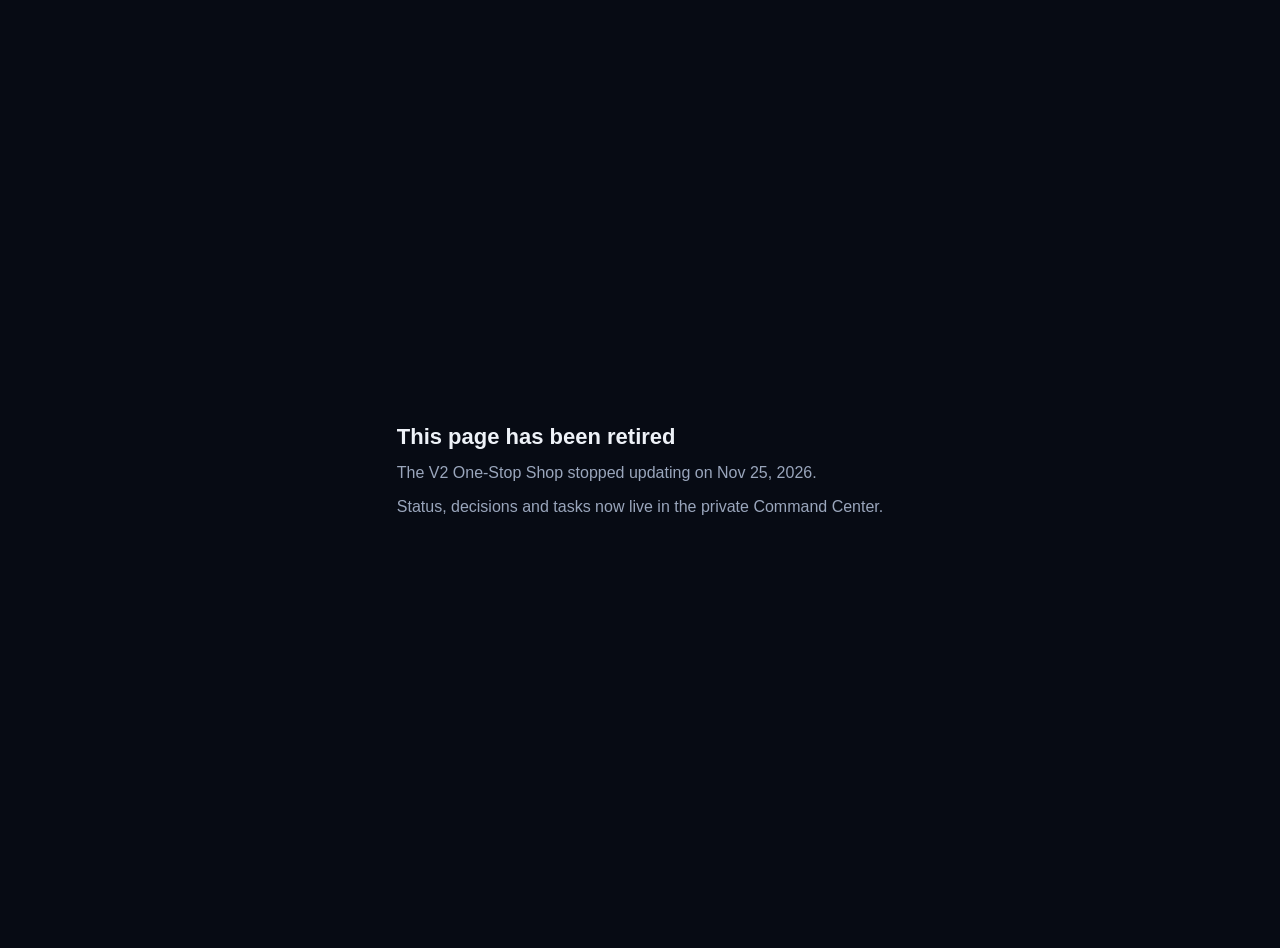
==== commit 7f4bce7b: "Retire the One-Stop Shop page Replaced with a short notice. Status, decisions and tasks now live in " ====
--- a/staging/index.html
+++ b/staging/index.html
@@ -1,806 +1,22 @@
 <!DOCTYPE html>
 <html lang="en">
 <head>
-<meta charset="UTF-8">
-<meta name="viewport" content="width=device-width, initial-scale=1.0">
+<meta charset="utf-8">
+<meta name="viewport" content="width=device-width, initial-scale=1">
 <meta name="robots" content="noindex">
-<meta name="theme-color" content="#111111">
-<meta name="apple-mobile-web-app-capable" content="yes">
-<meta name="apple-mobile-web-app-title" content="V2 Hub">
-<link rel="manifest" href="manifest.webmanifest">
-<link rel="icon" href="icon.svg" type="image/svg+xml">
-<title>V2 One-Stop Shop &#8212; Staging</title>
+<title>Retired</title>
 <style>
-:root{--bg:#0b0d10;--s1:#14171c;--s2:#1a1e25;--s3:#242a34;--line:#2c333e;--tx:#eef1f5;--mu:#a0a9b6;--blue:#3d8bff;--green:#2fd27a;--yellow:#f6c343;--red:#ff5b55;--gray:#6b7380;--purple:#a46bff;--r:14px;--tap:48px;--g1:4px;--g2:8px;--g3:12px;--g4:16px;--g5:24px;--g6:32px}*{box-sizing:border-box}html{-webkit-text-size-adjust:100%}body{font-family:system-ui,-apple-system,"Segoe UI",Roboto,"Helvetica Neue",Arial,sans-serif;max-width:880px;margin:0 auto;padding:var(--g4);background:var(--bg);color:var(--tx);line-height:1.45;font-size:16px}@media (min-width:1400px){body{max-width:1200px}}body.big{font-size:19px;--tap:60px}h1{font-size:1.4rem;margin:0;letter-spacing:-.01em;line-height:1.2}h2{font-size:.78rem;text-transform:uppercase;letter-spacing:.09em;color:var(--mu);margin:var(--g6) 0 var(--g3);font-weight:700}h2:first-child{margin-top:var(--g4)}h3{font-size:.85rem;color:var(--mu);margin:var(--g5) 0 var(--g2);font-weight:700}a{color:#78b6ff}.muted{color:var(--mu);font-size:.9rem}.card{background:var(--s1);border:1px solid var(--line);border-radius:var(--r);padding:var(--g4);margin:var(--g2) 0}.btn{display:inline-flex;align-items:center;justify-content:center;gap:6px;min-height:var(--tap);padding:0 18px;border-radius:12px;border:1px solid transparent;background:var(--blue);color:#fff;font:inherit;font-weight:650;font-size:.95rem;cursor:pointer;text-decoration:none;margin:0;transition:filter .15s,transform .05s}.btn:hover{filter:brightness(1.12)}.btn:active{transform:translateY(1px)}.btn:disabled{opacity:.5;cursor:default;filter:none}.btn.small{padding:0 14px;font-size:.88rem}.btn.approve{background:#1f9d5a}.btn.modify{background:#e0930f;color:#111}.btn.defer{background:#4b5361}.btn.ghost{background:var(--s3);border-color:var(--line);color:var(--tx)}.btn.armed{background:var(--red)}.btn:focus-visible,.tab:focus-visible,.mic-btn:focus-visible,input:focus-visible,textarea:focus-visible{outline:3px solid #8ec1ff;outline-offset:2px}.badge{display:inline-block;padding:2px 8px;border-radius:99px;font-size:.68rem;font-weight:800;margin-right:8px;vertical-align:2px;letter-spacing:.04em;text-transform:uppercase;white-space:nowrap}.badge.breaking{background:var(--red);color:#fff}.badge.should-fix{background:var(--yellow);color:#111}.badge.nice{background:#4b5361;color:#fff}.badge.stage{background:var(--purple);color:#fff;font-size:.7rem}.tone{display:inline-block;padding:2px 10px;border-radius:99px;font-size:.75rem;font-weight:700;white-space:nowrap}.tone.danger{background:rgba(255,91,85,.18);color:#ff9a94}.tone.warning{background:rgba(246,195,67,.18);color:var(--yellow)}.tone.success{background:rgba(47,210,122,.16);color:var(--green)}.tone.info{background:rgba(61,139,255,.18);color:#8ec1ff}.tone.idle{background:var(--s3);color:var(--mu)}.dot{display:inline-block;width:10px;height:10px;border-radius:50%;background:var(--gray);flex:none;vertical-align:middle}.dot.green{background:var(--green);box-shadow:0 0 8px rgba(47,210,122,.55)}.dot.yellow{background:var(--yellow);box-shadow:0 0 8px rgba(246,195,67,.5)}.dot.red{background:var(--red);box-shadow:0 0 8px rgba(255,91,85,.6)}.dot.gray{background:var(--gray)}.progress{height:8px;background:var(--s3);border-radius:99px;overflow:hidden;margin:var(--g2) 0 var(--g1)}.progress>span{display:block;height:100%;width:0;background:var(--blue);border-radius:99px;transition:width .5s ease}.progress.ok>span{background:var(--green)}.progress.warn>span{background:var(--yellow)}.progress.bad>span{background:var(--red)}.progress.stale>span{background:repeating-linear-gradient(45deg,var(--blue),var(--blue) 6px,#1d4f99 6px,#1d4f99 12px)}table{width:100%;border-collapse:collapse;font-size:.92rem}td,th{text-align:left;padding:8px 6px;border-bottom:1px solid var(--line);vertical-align:top;overflow-wrap:anywhere}th{color:var(--mu);font-weight:600;font-size:.8rem;text-transform:uppercase;letter-spacing:.05em}ul,ol{padding-left:20px}li{margin:4px 0}.hide,.gate-hide{display:none !important}.top{display:flex;justify-content:space-between;align-items:center;gap:var(--g3);flex-wrap:wrap;margin-bottom:var(--g3)}.brand{display:flex;gap:var(--g3);align-items:center;min-width:0}.logo{width:40px;height:40px;border-radius:12px;flex:none;background:radial-gradient(circle at 50% 50%,var(--green) 0 30%,transparent 31%),var(--s2);border:2px solid var(--blue)}.top-tools{display:flex;gap:var(--g2);flex-wrap:wrap;align-items:center}.stage-note{background:rgba(164,107,255,.1);border:1px solid rgba(164,107,255,.35);padding:var(--g3) var(--g4);border-radius:var(--r);font-size:.9rem;margin-bottom:var(--g3)}.amb{border-radius:18px;padding:var(--g4) var(--g5);margin:0 0 var(--g3);background:linear-gradient(135deg,var(--s2),var(--s1));border:2px solid var(--line)}.amb-row{display:flex;gap:var(--g4);align-items:center}.amb-light{flex:none;width:60px;height:60px;border-radius:50%;background:var(--gray)}.amb-red{border-color:rgba(255,91,85,.7)}.amb-red .amb-light{background:var(--red);box-shadow:0 0 30px rgba(255,91,85,.8);animation:pulse 2.4s ease-in-out infinite}.amb-yellow{border-color:rgba(246,195,67,.7)}.amb-yellow .amb-light{background:var(--yellow);box-shadow:0 0 28px rgba(246,195,67,.7)}.amb-green{border-color:rgba(47,210,122,.7)}.amb-green .amb-light{background:var(--green);box-shadow:0 0 28px rgba(47,210,122,.7)}@keyframes pulse{50%{opacity:.55}}.amb-headline{font-size:1.45rem;font-weight:800;line-height:1.2;overflow-wrap:anywhere}.amb-sub{font-size:1.1rem;margin-top:6px}.amb-next{font-size:1.05rem;margin-top:2px;color:#d5dae1}.amb-updated{font-size:.82rem;color:var(--mu);margin-top:6px}@media (min-width:700px){.amb-headline{font-size:1.9rem}.amb-light{width:80px;height:80px}}.tabs{display:flex;gap:var(--g2);overflow-x:auto;padding:var(--g2) 0;position:sticky;top:0;background:rgba(11,13,16,.96);z-index:5;scrollbar-width:thin;margin:0 0 var(--g2)}@media (min-width:1000px){.tabs{flex-wrap:wrap;overflow:visible}}.tab{flex:none;min-height:var(--tap);padding:0 16px;border-radius:99px;border:1px solid var(--line);background:var(--s1);color:#d5dae1;font:inherit;font-size:.95rem;font-weight:650;cursor:pointer}.tab:hover{background:var(--s2)}.tab[aria-selected="true"]{background:var(--blue);border-color:var(--blue);color:#fff}.tab .lock{font-size:.75em;opacity:.65;margin-left:5px}.unread{display:inline-block;width:9px;height:9px;border-radius:50%;background:var(--red);margin-left:6px;vertical-align:1px}.panel{min-height:40vh}.alertbar{background:rgba(246,195,67,.1);border:1px solid rgba(246,195,67,.4);border-left-width:5px;border-radius:var(--r);padding:var(--g3);margin:0 0 var(--g3);font-size:1.02rem;display:flex;gap:var(--g3);align-items:center;flex-wrap:wrap}.alertbar.blocker{background:rgba(255,91,85,.1);border-color:rgba(255,91,85,.45)}.alertbar.nothing{background:rgba(47,210,122,.08);border-color:rgba(47,210,122,.4)}.alertbar .txt{flex:1;min-width:200px;white-space:pre-wrap}.offline{background:rgba(255,91,85,.1);border:1px solid rgba(255,91,85,.45);border-left-width:5px;border-radius:var(--r);padding:var(--g3);font-size:1.02rem;margin:var(--g2) 0}.tiles,.grid{display:grid;grid-template-columns:repeat(auto-fit,minmax(210px,1fr));gap:var(--g3)}.tile,.box{background:var(--s1);border:1px solid var(--line);border-radius:var(--r);padding:var(--g4);display:flex;flex-direction:column;gap:4px;min-width:0}.box>.muted:first-child,.tile .label{font-size:.75rem;text-transform:uppercase;letter-spacing:.07em;color:var(--mu);font-weight:700;display:flex;align-items:center;gap:8px}.tile .value,.big-num{font-size:1.6rem;font-weight:800;line-height:1.15;overflow-wrap:anywhere}.tile .sub{color:var(--mu);font-size:.88rem}.tile.hero{grid-column:1 / -1;border-left:5px solid var(--yellow);background:linear-gradient(135deg,rgba(246,195,67,.07),var(--s1) 60%)}.tile.hero .value{font-size:1.5rem}.tile.hero .btn{margin-top:var(--g2)}.tile.hero.red{border-left-color:var(--red);background:linear-gradient(135deg,rgba(255,91,85,.08),var(--s1) 60%)}.tile.hero.green{border-left-color:var(--green);background:linear-gradient(135deg,rgba(47,210,122,.07),var(--s1) 60%)}.mons{display:flex;flex-direction:column;gap:4px;margin-top:4px;font-size:.88rem}.mons div{display:flex;align-items:center;gap:8px}.mons .nm{flex:1;min-width:0;overflow-wrap:anywhere}.mons .v{color:var(--mu);font-variant-numeric:tabular-nums;white-space:nowrap}.qgrid{display:grid;grid-template-columns:repeat(auto-fill,minmax(180px,1fr));gap:var(--g2)}.qgrid .btn{justify-content:flex-start;text-align:left;background:var(--s2);border-color:var(--line);color:var(--tx);font-weight:600;padding:8px 14px;line-height:1.25}.qgrid .btn::before{content:"\203A";color:var(--blue);font-size:1.3em;font-weight:800;margin-right:4px}.chips{display:flex;gap:var(--g2);flex-wrap:wrap;margin-top:var(--g3)}.chips .btn{background:var(--s3);border-color:var(--line);color:var(--tx);font-weight:600}.botgrid{display:grid;grid-template-columns:repeat(auto-fill,minmax(190px,1fr));gap:var(--g2)}.bot{background:var(--s1);border:1px solid var(--line);border-radius:12px;padding:10px 12px;display:flex;flex-direction:column;gap:2px;min-width:0}.bot-name{font-weight:650;display:flex;align-items:center;gap:8px;overflow-wrap:anywhere}.bot .muted{font-size:.8rem}.mem{padding:var(--g2) var(--g4)}.mem-item{display:flex;gap:var(--g3);padding:var(--g3) 0;border-bottom:1px solid var(--line);align-items:flex-start;flex-wrap:wrap}.mem-item:last-child{border-bottom:0}.cat{font-size:.7rem;font-weight:800;text-transform:uppercase;letter-spacing:.05em;padding:4px 10px;border-radius:99px;flex:none;background:var(--s3);color:var(--mu)}.cat.decision{background:rgba(61,139,255,.18);color:#8ec1ff}.cat.roadmap{background:rgba(164,107,255,.18);color:#c9a8ff}.cat.blocker{background:rgba(255,91,85,.18);color:#ff9a94}.cat.preference{background:rgba(47,210,122,.16);color:var(--green)}.mem-text{flex:1 1 220px;min-width:0;overflow-wrap:anywhere}.mem-time{color:var(--mu);font-size:.8rem;white-space:nowrap}.empty{background:var(--s1);border:1px dashed #3a424f;border-radius:var(--r);padding:var(--g4);color:#c6cdd6}.empty-title{font-weight:700;color:var(--tx);margin-bottom:4px}.bars{display:flex;flex-direction:column;gap:var(--g2)}.barrow{display:grid;grid-template-columns:minmax(110px,34%) 1fr 72px;gap:var(--g2);align-items:center;font-size:.92rem}.barrow>div:first-child{overflow-wrap:anywhere}.bartrack{background:var(--s3);border-radius:99px;height:12px;overflow:hidden}.barfill{background:var(--blue);height:100%;border-radius:99px}.barfill.stale{background:repeating-linear-gradient(45deg,var(--blue),var(--blue) 6px,#1d4f99 6px,#1d4f99 12px)}.fresh{font-size:.82rem;color:var(--mu);margin:var(--g3) 0 var(--g2)}.fresh.stale{color:var(--yellow)}.row{display:flex;gap:var(--g2);align-items:center;flex-wrap:wrap}.spacer{flex:1}.confirm-note{background:rgba(61,139,255,.08);border:1px solid rgba(61,139,255,.35);border-left-width:5px;padding:var(--g3) var(--g4);border-radius:var(--r);font-size:.95rem;margin:var(--g2) 0 var(--g3)}.lockcard{border:1px solid rgba(61,139,255,.5);background:linear-gradient(135deg,rgba(61,139,255,.08),var(--s1))}.lockcard .jv-row{margin-top:var(--g3)}.chatcard{padding:var(--g3)}.jv-log{max-height:56vh;min-height:160px;overflow-y:auto;display:flex;flex-direction:column;gap:var(--g3);padding:var(--g2) 4px var(--g3)}.msg{display:flex;gap:var(--g2);align-items:flex-end;max-width:92%}.msg.me{align-self:flex-end;flex-direction:row-reverse}.msg.them{align-self:flex-start}.avatar{width:34px;height:34px;border-radius:50%;background:var(--s3);border:1px solid var(--line);display:flex;align-items:center;justify-content:center;font-weight:800;font-size:.85rem;flex:none;color:#8ec1ff}.msg.me .avatar{color:#fff;background:#2b5fb3}.bubble{padding:10px 14px;border-radius:18px;white-space:pre-wrap;overflow-wrap:anywhere;font-size:1.04rem;line-height:1.42;min-width:0}.msg.me .bubble{background:var(--blue);color:#fff;border-bottom-right-radius:6px}.msg.them .bubble{background:var(--s3);border-bottom-left-radius:6px}.meta{font-size:.74rem;color:var(--mu);margin-top:4px}.msg.me .meta{color:rgba(255,255,255,.78);text-align:right}.kind{margin-left:6px}.typing{display:inline-flex;gap:5px;align-items:center;height:20px}.typing i{width:8px;height:8px;border-radius:50%;background:var(--mu);animation:bob 1.2s infinite ease-in-out}.typing i:nth-child(2){animation-delay:.15s}.typing i:nth-child(3){animation-delay:.3s}@keyframes bob{0%,60%,100%{transform:translateY(0);opacity:.45}30%{transform:translateY(-5px);opacity:1}}.composer{display:flex;gap:var(--g2);align-items:stretch;flex-wrap:wrap;margin-top:var(--g3)}.jv-row{display:flex;gap:var(--g2);align-items:stretch;flex-wrap:wrap}.jv-input{flex:1 1 220px;min-width:0;min-height:max(56px,var(--tap));font-size:1.08rem;padding:12px 14px;border-radius:12px;border:1px solid var(--line);background:var(--s2);color:var(--tx);font-family:inherit;resize:vertical}.jv-input:focus{border-color:var(--blue)}.jv-big{min-height:max(56px,var(--tap));min-width:100px;font-size:1.05rem}.micbar{display:flex;align-items:center;gap:var(--g3);padding:var(--g3);background:var(--s2);border:1px solid var(--line);border-radius:var(--r);flex-wrap:wrap}.mic-btn{width:72px;height:72px;border-radius:50%;font-size:1.9rem;flex:none;background:var(--s3);border:2px solid #3a4250;color:#fff;cursor:pointer;display:flex;align-items:center;justify-content:center;padding:0;transition:background .2s}body.big .mic-btn{width:84px;height:84px}.mic-btn.listening{background:var(--red);border-color:var(--red);animation:ring 1.6s infinite}.mic-btn.restarting{background:var(--yellow);border-color:var(--yellow);color:#111}.mic-btn.capped{border-color:var(--yellow)}@keyframes ring{0%{box-shadow:0 0 0 0 rgba(255,91,85,.55)}100%{box-shadow:0 0 0 18px rgba(255,91,85,0)}}.mic-info{flex:1 1 180px;min-width:0}.mic-state{font-weight:750;font-size:1.05rem;display:flex;align-items:center;gap:10px}.levels{display:none;gap:3px;align-items:flex-end;height:22px}.micbar.on .levels{display:inline-flex}.levels i{width:4px;height:6px;background:var(--red);border-radius:2px;animation:lv .9s ease-in-out infinite}.levels i:nth-child(2){animation-delay:.12s}.levels i:nth-child(3){animation-delay:.24s}.levels i:nth-child(4){animation-delay:.36s}.levels i:nth-child(5){animation-delay:.48s}@keyframes lv{0%,100%{height:5px}50%{height:22px}}.mic-time{color:var(--mu);font-size:.88rem;font-variant-numeric:tabular-nums}.mic-stop{background:var(--red);min-height:max(56px,var(--tap))}.notice{background:rgba(246,195,67,.08);border:1px solid rgba(246,195,67,.35);border-left-width:5px;border-radius:var(--r);padding:var(--g3) var(--g4);white-space:pre-wrap;font-size:1.02rem;margin:var(--g2) 0}.notice.blocker{background:rgba(255,91,85,.08);border-color:rgba(255,91,85,.4)}.notice.nothing{background:rgba(47,210,122,.07);border-color:rgba(47,210,122,.4)}.appr-progress{margin:0 0 var(--g2);font-size:.95rem}.appr{background:var(--s1);border:1px solid var(--line);border-left:5px solid #4b5361;border-radius:var(--r);padding:var(--g4);margin:var(--g3) 0;display:grid;grid-template-columns:auto 1fr;gap:var(--g3);align-items:start}.appr.b-breaking{border-left-color:var(--red)}.appr.b-should{border-left-color:var(--yellow)}.appr input[type=checkbox]{width:28px;height:28px;margin:2px 0 0;accent-color:var(--blue)}.appr-title{font-weight:750;font-size:1.06rem;line-height:1.3;overflow-wrap:anywhere}.appr-ctx{color:var(--mu);font-size:.92rem;margin-top:6px}.appr-acts{grid-column:1 / -1;display:grid;grid-template-columns:repeat(3,1fr);gap:var(--g2)}.appr-acts .btn{width:100%;font-size:1rem}.appr>textarea,.appr>.btn,.appr>.sent{grid-column:1 / -1}.appr.done{border-left-color:var(--green);background:linear-gradient(135deg,rgba(47,210,122,.06),var(--s1) 50%)}.appr.done .appr-acts{display:none}.sent{display:flex;align-items:center;gap:8px;font-size:.95rem;color:#9ee6b9}.sent.sending{color:var(--mu)}.sent.err{color:#ff9a94}.batch{position:sticky;bottom:0;background:var(--s2);border:1px solid var(--blue);padding:var(--g3);border-radius:var(--r);display:flex;gap:var(--g2);flex-wrap:wrap;align-items:center;box-shadow:0 -8px 24px rgba(0,0,0,.5)}.footer{margin-top:var(--g6)}@media (max-width:480px){body{padding:var(--g3)}.amb{padding:var(--g3) var(--g4)}.amb-headline{font-size:1.3rem}.tile .value,.big-num{font-size:1.4rem}.barrow{grid-template-columns:minmax(90px,36%) 1fr 64px}}@media (prefers-reduced-motion:reduce){*,*::before,*::after{animation:none !important;transition:none !important}}
+body{margin:0;min-height:100vh;display:grid;place-items:center;background:#070B14;color:#EEF2F8;font:16px/1.5 -apple-system,BlinkMacSystemFont,"Segoe UI",Inter,sans-serif;padding:24px}
+main{max-width:520px}
+h1{font-size:22px;margin:0 0 8px}
+p{color:#9AA6BC;margin:0 0 10px}
 </style>
 </head>
 <body>
-<header class="top">
-  <div class="brand">
-    <div class="logo" aria-hidden="true"></div>
-    <div>
-      <h1>V2 One-Stop Shop <span class="badge stage">Staging</span></h1>
-      <div class="muted">Talk to Jarvis, see what needs you, decide in one tap. Text only.</div>
-    </div>
-  </div>
-  <div class="top-tools">
-    <button type="button" class="btn ghost small" id="bigtext" aria-pressed="false">Aa Bigger text</button>
-    <button type="button" class="btn ghost small hide" id="alerts-on">&#128276; Alerts</button>
-    <button type="button" class="btn ghost small hide" id="lock-btn">&#128274; Lock</button>
-  </div>
-</header>
-<div class="stage-note">This is the <strong>staging</strong> version of the hub for Shyam to try. The live hub is <a href="../">here</a>. Nothing on this page sends, books, or changes anything by itself: every action goes to Jarvis in chat, and Jarvis confirms with you first.</div>
-
-<div id="ambient" class="amb" role="status" aria-live="polite">
-  <div class="amb-row">
-    <div class="amb-light" aria-hidden="true"></div>
-    <div>
-      <div class="amb-headline" id="amb-headline">Loading status&#8230;</div>
-      <div class="amb-sub" id="amb-sub"></div>
-      <div class="amb-next" id="amb-next"></div>
-      <div class="amb-updated" id="amb-updated"></div>
-    </div>
-  </div>
-</div>
-<div id="alertbar" class="alertbar hide" role="alert">
-  <span class="badge should-fix" id="alert-kind">New</span><span class="txt" id="alert-text"></span>
-  <button type="button" class="btn small" id="alert-open">Open chat</button>
-  <button type="button" class="btn small ghost" id="alert-dismiss">Dismiss</button>
-</div>
-<div id="offline" class="offline hide">Jarvis&#8217;s relay can&#8217;t be reached right now. Ask in the Grok Bot app instead; the hub will reconnect on its own.</div>
-
-<nav class="tabs" role="tablist" aria-label="Hub sections" id="tabs">
-  <button class="tab" role="tab" data-tab="home">Command Center</button>
-  <button class="tab" role="tab" data-tab="today">Today<span class="lock">&#128274;</span></button>
-  <button class="tab" role="tab" data-tab="approvals">Approvals</button>
-  <button class="tab" role="tab" data-tab="chat">Chat<span class="unread hide" id="chat-dot"></span></button>
-  <button class="tab" role="tab" data-tab="costs">Costs<span class="lock">&#128274;</span></button>
-  <button class="tab" role="tab" data-tab="bots">Bot Usage<span class="lock">&#128274;</span></button>
-  <button class="tab" role="tab" data-tab="grok">Grok Dashboard</button>
-  <button class="tab" role="tab" data-tab="cursor">Cursor<span class="lock">&#128274;</span></button>
-  <button class="tab" role="tab" data-tab="finance">Finance<span class="lock">&#128274;</span></button>
-  <button class="tab" role="tab" data-tab="health">Health<span class="lock">&#128274;</span></button>
-  <button class="tab" role="tab" data-tab="travel">Tesla &#38; Travel<span class="lock">&#128274;</span></button>
-  <button class="tab" role="tab" data-tab="chicago">Chicago<span class="lock">&#128274;</span></button>
-</nav>
-
-<!-- shared unlock card, moved into whichever gated panel is open -->
-<div id="lockcard" class="card lockcard hide">
-  <strong>&#128274; Private section.</strong> <span class="muted">Enter the hub passcode once on this device (same passcode as Talk to Jarvis).</span>
-  <div class="jv-row">
-    <input id="pass" class="jv-input" type="password" autocomplete="current-password" placeholder="Passcode" aria-label="Passcode">
-    <button type="button" class="btn jv-big" id="unlock">Unlock</button>
-  </div>
-  <div class="muted" id="lock-status" aria-live="polite"></div>
-</div>
-
-<section class="panel" id="p-home" role="tabpanel" hidden data-gated="partial">
-  <h2>Status</h2>
-  <div class="tiles">
-    <div class="tile hero" id="t-next">
-      <div class="label"><span class="dot gray" id="t-next-dot"></span>Next decision</div>
-      <div class="value" id="t-next-title">Loading&#8230;</div>
-      <div class="sub" id="t-next-sub"></div>
-      <div><button type="button" class="btn" id="t-next-go">Open Approvals</button></div>
-    </div>
-    <div class="tile" id="t-grok">
-      <div class="label"><span class="dot gray" id="t-grok-dot"></span>Grok weekly usage</div>
-      <div class="value" id="t-grok-val">&#8212;</div>
-      <div class="progress" aria-hidden="true"><span id="t-grok-bar"></span></div>
-      <div class="sub" id="t-grok-sub"></div>
-    </div>
-    <div class="tile" id="t-relay">
-      <div class="label"><span class="dot gray" id="t-relay-dot"></span>Jarvis relay</div>
-      <div class="value" id="t-relay-val">&#8230;</div>
-      <div class="sub" id="t-relay-sub"></div>
-    </div>
-    <div class="tile" id="t-uptime">
-      <div class="label"><span class="dot gray" id="t-up-dot"></span>Uptime</div>
-      <div class="value" id="t-up-val">&#8212;</div>
-      <div class="sub" id="t-up-sub">Unlock to see monitors.</div>
-      <div class="mons" id="t-up-list"></div>
-    </div>
-    <div class="tile" id="t-appr">
-      <div class="label"><span class="dot gray" id="t-appr-dot"></span>Approvals today</div>
-      <div class="value" id="t-appr-val">&#8212;</div>
-      <div class="progress ok" aria-hidden="true"><span id="t-appr-bar"></span></div>
-      <div class="sub" id="t-appr-sub">Sent from this device today</div>
-    </div>
-  </div>
-  <h2>Morning brief</h2>
-  <div id="digest"><div class="muted">Unlock to see the brief.</div></div>
-  <h2>Quick asks</h2>
-  <p class="muted">Each button only puts the question in the chat box. You tap Send. Jarvis answers in text.</p>
-  <div class="qgrid" id="quick"></div>
-  <h2>What Jarvis remembers</h2>
-  <div id="ctx"><div class="muted">Unlock to see saved context.</div></div>
-  <h2 id="bots">Bot status</h2>
-  <div class="row"><button type="button" class="btn ghost" id="ping-btn">&#128225; Ping Jarvis (read-only)</button><span class="muted" id="ping-out" aria-live="polite">Checks the relay and status. Sends nothing.</span></div>
-  <p class="muted" id="bots-asof"></p>
-  <div class="botgrid" id="bots-grid"></div>
-</section>
-
-<section class="panel" id="p-today" role="tabpanel" hidden data-gated="1">
-  <h2>Today</h2>
-  <div id="today"></div>
-</section>
-
-<section class="panel" id="p-approvals" role="tabpanel" hidden data-gated="partial">
-  <h2>Approvals</h2>
-  <div class="confirm-note"><strong>&#128737; Jarvis confirms before anything changes.</strong> Yes or No goes to Jarvis in chat. Jarvis repeats it back, and only after you confirm does anything get written to GitHub or Notion. Order: Breaking, then Should-fix, then Nice-to-have.</div>
-  <div class="appr-progress"><div class="row"><span id="appr-done-label">0 of 0 sent today</span><span class="spacer"></span><span class="muted">from this device</span></div><div class="progress ok" aria-hidden="true"><span id="appr-done-bar"></span></div></div>
-  <div id="appr-list"></div>
-  <div class="batch hide" id="batch">
-    <span id="batch-count">0 selected</span><span class="spacer"></span>
-    <button type="button" class="btn approve jv-big" id="batch-yes">Yes to selected</button>
-    <button type="button" class="btn defer jv-big" id="batch-no">No to selected</button>
-    <button type="button" class="btn ghost jv-big" id="batch-clear">Clear</button>
-  </div>
-</section>
-
-<section class="panel" id="p-chat" role="tabpanel" hidden data-gated="1">
-  <h2>Talk to Jarvis</h2>
-  <div id="notices"></div>
-  <div class="card chatcard">
-    <div class="jv-log" id="log" aria-live="polite"></div>
-    <div class="micbar hide" id="micbar">
-      <button type="button" class="mic-btn" id="mic" aria-label="Start talking">&#127908;</button>
-      <div class="mic-info">
-        <div class="mic-state"><span id="mic-state">Tap the mic and talk</span><span class="levels" aria-hidden="true"><i></i><i></i><i></i><i></i><i></i></span></div>
-        <div class="mic-time" id="mic-time">Keeps listening through pauses &#183; stops by itself at 2:00</div>
-        <div class="progress" aria-hidden="true"><span id="mic-prog"></span></div>
-      </div>
-      <button type="button" class="btn mic-stop hide" id="mic-stop">&#9632; Stop</button>
-    </div>
-    <div class="composer">
-      <textarea id="text" class="jv-input" rows="2" maxlength="2000" placeholder="Ask Jarvis&#8230;" aria-label="Message to Jarvis"></textarea>
-      <button type="button" class="btn jv-big" id="send">Send &#10148;</button>
-    </div>
-    <div class="muted" id="chat-status" aria-live="polite"></div>
-    <div class="muted hide" id="mic-hint">No mic button here? Use your keyboard&#8217;s dictation key, or the car&#8217;s voice button, then tap Send.</div>
-    <div class="chips" id="chat-chips"></div>
-  </div>
-</section>
-
-<section class="panel" id="p-costs" role="tabpanel" hidden data-gated="1"><h2>Costs</h2><div id="costs"></div></section>
-<section class="panel" id="p-bots" role="tabpanel" hidden data-gated="1"><h2>Bot Usage</h2><div id="usage"></div></section>
-<section class="panel" id="p-grok" role="tabpanel" hidden data-gated="partial">
-  <h2>Grok Dashboard</h2>
-  <div class="grid">
-    <div class="box"><div class="muted">Relay</div><div class="big-num" id="g-relay">&#8230;</div><div class="muted" id="g-relay-sub"></div></div>
-    <div class="box"><div class="muted">Weekly usage</div><div class="big-num" id="g-week">&#8230;</div><div class="progress" aria-hidden="true"><span id="g-week-bar"></span></div><div class="muted" id="g-week-sub"></div></div>
-  </div>
-  <div id="grok"></div>
-</section>
-<section class="panel" id="p-cursor" role="tabpanel" hidden data-gated="1"><h2>Cursor &#38; code</h2><div id="cursor"></div></section>
-<section class="panel" id="p-finance" role="tabpanel" hidden data-gated="1"><h2>Finance</h2><div id="finance"></div></section>
-<section class="panel" id="p-health" role="tabpanel" hidden data-gated="1"><h2>Health</h2><div id="health"></div></section>
-<section class="panel" id="p-travel" role="tabpanel" hidden data-gated="1"><h2>Tesla &#38; Travel</h2><div id="travel"></div></section>
-<section class="panel" id="p-chicago" role="tabpanel" hidden data-gated="1"><h2>Chicago</h2><div id="chicago"></div></section>
-
-<p class="muted footer">Staging build v4 &#183; Private sections load only after unlock and come from Jarvis&#8217;s relay, never from this public page. <a href="../">Live hub</a></p>
-
-<script>
-(function () {
-  'use strict';
-  var RELAY = 'https://v2-hub-chat.w53dc149404.workers.dev';
-  var KEY = 'v2hubchat.token', SEEN = 'v2hub.v3.seenNotice', BIG = 'v2hub.v3.big';
-  var token = null; try { token = localStorage.getItem(KEY); } catch (e) {}
-  function $(id) { return document.getElementById(id); }
-  function el(tag, cls, text) { var e = document.createElement(tag); if (cls) e.className = cls; if (text != null) e.textContent = text; return e; }
-  function add(parent) { for (var i = 1; i < arguments.length; i++) if (arguments[i]) parent.appendChild(arguments[i]); return parent; }
-  function clear(n) { while (n.firstChild) n.removeChild(n.firstChild); return n; }
-  function ct(iso, withDay) {
-    if (!iso) return ''; var d = new Date(iso); if (isNaN(d)) return '';
-    var o = { timeZone: 'America/Chicago', hour: 'numeric', minute: '2-digit' };
-    if (withDay) { o.weekday = 'short'; o.month = 'short'; o.day = 'numeric'; }
-    try { return d.toLocaleString('en-US', o) + ' CT'; } catch (e) { return d.toLocaleString(); }
-  }
-  function money(n) { return n == null ? '\u2014' : '$' + Number(n).toLocaleString('en-US', { minimumFractionDigits: 2, maximumFractionDigits: 2 }); }
-  function offline(on) { $('offline').classList.toggle('hide', !on); }
-  function dot(c) { return el('span', 'dot ' + (c || 'gray')); }
-  function setDot(id, c) { var d = $(id); if (d) d.className = 'dot ' + (c || 'gray'); }
-  function setBar(id, pct, warnAt, badAt) {
-    var b = $(id); if (!b) return; pct = Math.max(0, Math.min(100, Number(pct) || 0)); b.style.width = pct + '%';
-    if (warnAt != null) b.parentNode.className = 'progress ' + (pct >= badAt ? 'bad' : pct >= warnAt ? 'warn' : 'ok');
-  }
-  function ctDay() { try { return new Date().toLocaleDateString('en-CA', { timeZone: 'America/Chicago' }); } catch (e) { return new Date().toISOString().slice(0, 10); } }
-  var SENT = 'v2hub.v4.sent.';
-  function sentToday() { try { return JSON.parse(localStorage.getItem(SENT + ctDay()) || '[]'); } catch (e) { return []; } }
-  function markSent(id) { var a = sentToday(); if (a.indexOf(id) < 0) a.push(id); try { localStorage.setItem(SENT + ctDay(), JSON.stringify(a)); } catch (e) {} updateApprProgress(); }
-
-  /* ---------- big text ---------- */
-  function setBig(on) { document.body.classList.toggle('big', on); $('bigtext').setAttribute('aria-pressed', on ? 'true' : 'false'); try { localStorage.setItem(BIG, on ? '1' : '0'); } catch (e) {} }
-  try { if (localStorage.getItem(BIG) === '1') setBig(true); } catch (e) {}
-  $('bigtext').addEventListener('click', function () { setBig(!document.body.classList.contains('big')); });
-
-  /* ---------- relay api ---------- */
-  function api(path, opts) {
-    opts = opts || {}; opts.headers = opts.headers || {}; opts.cache = 'no-store';
-    if (token) opts.headers['Authorization'] = 'Bearer ' + token;
-    if (opts.body) opts.headers['Content-Type'] = 'application/json';
-    return fetch(RELAY + path, opts).then(function (r) {
-      offline(false);
-      if (r.status === 401 && path !== '/api/login') { lock('Please enter the passcode again.'); throw new Error('locked'); }
-      return r;
-    }, function (e) { offline(true); throw e; });
-  }
-  function getJSON(path) { return api(path).then(function (r) { if (!r.ok) throw new Error('HTTP ' + r.status); return r.json(); }); }
-  function feed(name) { return getJSON('/api/feed/' + name).then(function (j) { return j.data; }); }
-
-  /* ---------- lock / unlock ---------- */
-  var loaded = {};
-  function lock(msg) {
-    token = null; try { localStorage.removeItem(KEY); } catch (e) {}
-    loaded = {}; $('lock-btn').classList.add('hide'); $('lock-status').textContent = msg || '';
-    if (pollTimer) clearTimeout(pollTimer);
-    show(current, true);
-  }
-  $('lock-btn').addEventListener('click', function () { lock('Locked on this device.'); });
-  $('unlock').addEventListener('click', function () {
-    var p = $('pass').value; if (!p) return; $('lock-status').textContent = 'Checking\u2026';
-    fetch(RELAY + '/api/login', { method: 'POST', headers: { 'Content-Type': 'application/json' }, body: JSON.stringify({ passcode: p }) })
-      .then(function (r) { return r.json().then(function (d) { if (!r.ok || !d.token) throw new Error(d.message || 'Could not unlock'); return d; }); })
-      .then(function (d) { token = d.token; try { localStorage.setItem(KEY, token); } catch (e) {} $('pass').value = ''; $('lock-status').textContent = ''; afterUnlock(); show(current, true); })
-      .catch(function (e) { if (e instanceof TypeError) offline(true); $('lock-status').textContent = e instanceof TypeError ? '' : e.message; });
-  });
-  $('pass').addEventListener('keydown', function (e) { if (e.key === 'Enter') $('unlock').click(); });
-  function afterUnlock() { $('lock-btn').classList.remove('hide'); poll(); loadHomePrivate(); }
-
-  /* ---------- tabs (lazy load) ---------- */
-  var LOADERS = {}, current = 'home', loadedAt = {};
-  function show(name, force) {
-    if (!$('p-' + name)) name = 'home';
-    current = name;
-    Array.prototype.forEach.call(document.querySelectorAll('.tab'), function (t) { var on = t.getAttribute('data-tab') === name; t.setAttribute('aria-selected', on ? 'true' : 'false'); if (on && t.scrollIntoView) { try { t.scrollIntoView({ block: 'nearest', inline: 'center' }); } catch (e) {} } });
-    Array.prototype.forEach.call(document.querySelectorAll('.panel'), function (p) { p.hidden = p.id !== 'p-' + name; });
-    var panel = $('p-' + name), gated = panel.getAttribute('data-gated') === '1', partial = panel.getAttribute('data-gated') === 'partial', lc = $('lockcard');
-    if (partial && !token) { Array.prototype.forEach.call(panel.children, function (c) { c.classList.remove('gate-hide'); }); panel.insertBefore(lc, panel.children[1] || null); lc.classList.remove('hide'); }
-    else if (gated && !token) { panel.insertBefore(lc, panel.children[1] || null); lc.classList.remove('hide'); Array.prototype.forEach.call(panel.children, function (c) { if (c !== lc && c.tagName !== 'H2') c.classList.add('gate-hide'); }); }
-    else { lc.classList.add('hide'); Array.prototype.forEach.call(panel.children, function (c) { c.classList.remove('gate-hide'); }); }
-    if (name === 'chat') { $('chat-dot').classList.add('hide'); markSeen(); }
-    if ((!gated || token) && LOADERS[name] && (force || !loadedAt[name] || Date.now() - loadedAt[name] > 300000)) { loadedAt[name] = Date.now(); LOADERS[name](); }
-    if (location.hash !== '#' + name) { try { history.replaceState(null, '', '#' + name); } catch (e) {} }
-  }
-  Array.prototype.forEach.call(document.querySelectorAll('.tab'), function (t) { t.addEventListener('click', function () { show(t.getAttribute('data-tab')); }); });
-  window.addEventListener('hashchange', function () { var h = location.hash.slice(1); if (h && h !== current) show(h); });
-
-  function freshness(parent, d) {
-    if (!d) return;
-    var at = d.generated_at ? new Date(d.generated_at) : null, old = at && (Date.now() - at.getTime() > 26 * 3600 * 1000);
-    add(parent, el('div', 'fresh' + (old ? ' stale' : ''), 'Updated ' + (d.generated_at_label || ct(d.generated_at, true)) + (old ? ' \u00B7 more than a day old' : '') + (d.source ? ' \u00B7 ' + d.source : '')));
-  }
-  function emptyBox(parent, text, needs) {
-    var b = el('div', 'empty'); add(b, el('div', 'empty-title', text));
-    if (needs) add(b, el('div', 'muted', 'To turn it on: ' + needs));
-    add(parent, b); return b;
-  }
-  function failBox(parent, e) { if (e && e.message === 'locked') return; emptyBox(clear(parent), 'Couldn\u2019t load this right now. Try again in a minute.'); }
-  function loading(id) { return add(clear($(id)), el('div', 'muted', 'Loading\u2026')); }
-  function bars(rows, max) {
-    var w = el('div', 'bars'); max = max || Math.max.apply(null, rows.map(function (r) { return r.value || 0; }).concat([1]));
-    rows.forEach(function (r) {
-      var row = el('div', 'barrow'), tr = el('div', 'bartrack'), f = el('div', 'barfill' + (r.stale ? ' stale' : ''));
-      f.style.width = Math.max(1, Math.round((r.value || 0) / max * 100)) + '%';
-      add(tr, f); add(row, el('div', null, r.label), tr, el('div', null, r.text != null ? r.text : String(r.value))); add(w, row);
-    });
-    return w;
-  }
-  function table(head, rows) {
-    var t = el('table'), th = el('tr'); head.forEach(function (h) { add(th, el('th', null, h)); }); add(t, add(el('thead'), th));
-    var tb = el('tbody'); rows.forEach(function (r) { var tr = el('tr'); r.forEach(function (c) { var td = el('td'); if (c && c.nodeType) td.appendChild(c); else td.textContent = c == null ? '\u2014' : c; add(tr, td); }); add(tb, tr); }); add(t, tb);
-    return t;
-  }
-  function tone(cls, text) { return el('span', 'tone ' + cls, text); }
-
-  /* ---------- status banner (public) ---------- */
-  var statusData = null;
-  function applyStatus(s) {
-    if (!s || typeof s !== 'object') return; statusData = s;
-    var light = ['red', 'yellow', 'green'].indexOf(s.light) >= 0 ? s.light : 'yellow';
-    $('ambient').className = 'amb amb-' + light;
-    $('amb-headline').textContent = s.headline || '';
-    var n = Number(s.decisions_waiting) || 0, b = (s.blockers || []).length, parts = [];
-    if (n) parts.push(n + (n === 1 ? ' decision waiting' : ' decisions waiting'));
-    if (b) parts.push(b + (b === 1 ? ' blocker' : ' blockers'));
-    $('amb-sub').textContent = parts.length ? parts.join(' \u00B7 ') : 'Nothing needs you';
-    var nd = s.next_decision;
-    $('amb-next').textContent = nd && nd.title ? 'Next decision: ' + nd.title + (nd.bucket ? ' (' + nd.bucket + ')' : '') : 'No decision waiting';
-    $('amb-updated').textContent = 'Status as of ' + (s.updated_at_label || ct(s.updated_at, true));
-    var g = s.usage && s.usage.grok;
-    if (g && g.percent_week != null && !grokFeed) { $('g-week').textContent = g.percent_week + '%'; setBar('g-week-bar', g.percent_week); $('g-week-sub').textContent = g.resets_at ? 'Resets ' + ct(g.resets_at, true) : ''; }
-    updateHomeTiles();
-  }
-  function loadStatus() { fetch('../status.json?t=' + Date.now(), { cache: 'no-store' }).then(function (r) { if (!r.ok) throw 0; return r.json(); }).then(applyStatus).catch(function () {}); }
-  loadStatus(); setInterval(function () { if (!document.hidden) loadStatus(); }, 60000);
-
-  /* ---------- Command Center ---------- */
-  var QUICK = ['What needs me?', 'Summarize overnight', 'Costs this month', 'Any blockers?', 'What did the bots do today?', 'Draft a reply to\u2026', 'Remember this: ', 'Plan my evening in Chicago'];
-  function prefill(t) { show('chat'); var x = $('text'); x.value = t; try { x.focus(); x.setSelectionRange(t.length, t.length); } catch (e) {} chatStatus(token ? 'Check the text, then tap Send.' : ''); }
-  QUICK.forEach(function (q) { var b = el('button', 'btn', q); b.type = 'button'; b.addEventListener('click', function () { prefill(q); }); add($('quick'), b); });
-  ['What needs me?', 'Summarize overnight', 'Any blockers?'].forEach(function (q) { var b = el('button', 'btn', q); b.type = 'button'; b.addEventListener('click', function () { prefill(q); }); add($('chat-chips'), b); });
-
-  function updateHomeTiles() {
-    var s = statusData; if (!s) return;
-    var nd = s.next_decision, n = Number(s.decisions_waiting) || 0, b = (s.blockers || []).length;
-    var hero = $('t-next'), light = ['red', 'yellow', 'green'].indexOf(s.light) >= 0 ? s.light : 'yellow';
-    hero.className = 'tile hero ' + (light === 'yellow' ? '' : light);
-    setDot('t-next-dot', light);
-    $('t-next-title').textContent = nd && nd.title ? nd.title : 'Nothing needs you';
-    $('t-next-sub').textContent = (nd && nd.bucket ? nd.bucket + ' \u00B7 ' : '') + n + (n === 1 ? ' decision' : ' decisions') + ' waiting' + (b ? ' \u00B7 ' + b + (b === 1 ? ' blocker' : ' blockers') : '');
-    var g = s.usage && s.usage.grok;
-    if (g && g.percent_week != null) {
-      $('t-grok-val').textContent = g.percent_week + '%'; setBar('t-grok-bar', g.percent_week, 70, 90);
-      setDot('t-grok-dot', g.percent_week >= 90 ? 'red' : g.percent_week >= 70 ? 'yellow' : 'green');
-      $('t-grok-sub').textContent = g.resets_at ? 'Resets ' + ct(g.resets_at, true) : '';
-    } else { $('t-grok-val').textContent = 'Not reported'; setDot('t-grok-dot', 'gray'); }
-    updateApprProgress();
-  }
-  $('t-next-go').addEventListener('click', function () { show('approvals'); });
-  function updateApprProgress() {
-    var total = apprItems.length || (statusData && Number(statusData.decisions_waiting)) || 0;
-    var ids = apprItems.length ? apprItems.map(function (i) { return i.id; }) : null;
-    var done = sentToday().filter(function (id) { return !ids || ids.indexOf(id) >= 0; }).length;
-    if (total && done > total) done = total;
-    var pct = total ? Math.round(done / total * 100) : 0;
-    $('t-appr-val').textContent = done + ' of ' + total; setBar('t-appr-bar', pct);
-    setDot('t-appr-dot', !total ? 'green' : done >= total ? 'green' : done ? 'yellow' : 'gray');
-    $('appr-done-label').textContent = done + ' of ' + total + ' sent today'; setBar('appr-done-bar', pct);
-  }
-  function renderUptime(d) {
-    var list = clear($('t-up-list'));
-    if (!token) { $('t-up-val').textContent = '\u2014'; $('t-up-sub').textContent = 'Unlock to see monitors.'; setDot('t-up-dot', 'gray'); return; }
-    var mons = d && d.monitors;
-    if (!mons || !mons.length) { $('t-up-val').textContent = 'Starting up'; $('t-up-sub').textContent = 'Monitoring starting up. Monitors show here once they report.'; setDot('t-up-dot', 'gray'); return; }
-    var up = mons.filter(function (m) { return m.status === 'up'; }).length, down = mons.filter(function (m) { return m.status === 'down'; }).length;
-    $('t-up-val').textContent = up + ' of ' + mons.length + ' up';
-    setDot('t-up-dot', down ? 'red' : up === mons.length ? 'green' : 'yellow');
-    $('t-up-sub').textContent = d.updated_at ? 'Checked ' + ct(d.updated_at, true) : '';
-    mons.slice(0, 8).forEach(function (m) {
-      var r = el('div'); add(r, dot(m.status === 'up' ? 'green' : m.status === 'down' ? 'red' : 'yellow'), el('span', 'nm', m.name || 'Monitor'),
-        el('span', 'v', (m.uptime_24h != null ? Math.round(m.uptime_24h * 10) / 10 + '%' : '') + (m.latency_ms != null ? ' \u00B7 ' + Math.round(m.latency_ms) + ' ms' : '')));
-      add(list, r);
-    });
-  }
-  function loadHomePrivate() {
-    if (!token) { renderUptime(null); return; }
-    feed('digest').then(function (d) {
-      var box = clear($('digest'));
-      if (!d) { emptyBox(box, 'No brief yet. Jarvis posts one each morning.'); return; }
-      var c = el('div', 'card'); add(c, add(el('div', 'row'), dot(d.light === 'red' ? 'red' : d.light === 'green' ? 'green' : 'yellow'), el('strong', null, d.title || 'Brief')));
-      var ul = el('ul'); (d.lines || []).forEach(function (l) { add(ul, el('li', null, l)); }); add(c, ul);
-      freshness(c, d); add(box, c);
-    }).catch(function (e) { failBox($('digest'), e); });
-    getJSON('/api/context').then(function (j) {
-      var box = clear($('ctx')), items = j.items || [];
-      if (!items.length) { emptyBox(box, 'Nothing saved yet.', 'tell Jarvis "Remember this: \u2026" in chat or from the car.'); return; }
-      var card = el('div', 'card mem');
-      items.forEach(function (it) {
-        var cat = ['decision', 'roadmap', 'blocker', 'preference'].indexOf(it.category) >= 0 ? it.category : 'other';
-        add(card, add(el('div', 'mem-item'), el('span', 'cat ' + cat, cat), el('div', 'mem-text', it.text), el('span', 'mem-time', it.at_label || '')));
-      });
-      add(box, card);
-      if (j.updated_at) add(box, el('div', 'fresh', 'Synced ' + ct(j.updated_at, true) + ' \u00B7 from Context Handoffs'));
-    }).catch(function (e) { failBox($('ctx'), e); });
-    feed('uptime').then(renderUptime, function () { renderUptime(null); });
-  }
-  function loadBots() {
-    fetch('../bots.json?t=' + Date.now(), { cache: 'no-store' }).then(function (r) { if (!r.ok) throw 0; return r.json(); }).then(function (d) {
-      var g = clear($('bots-grid'));
-      (d.bots || []).forEach(function (b) {
-        var st = (b.status || 'unknown').toLowerCase();
-        var c = el('div', 'bot'); add(c, add(el('div', 'bot-name'), dot(st === 'busy' ? 'yellow' : st === 'idle' ? 'green' : st === 'error' ? 'red' : 'gray'), document.createTextNode(b.name)));
-        add(c, el('div', 'muted', (st === 'unknown' ? 'Status unknown' : st[0].toUpperCase() + st.slice(1)) + ' \u00B7 ' + (b.last_turn_label ? 'last seen ' + b.last_turn_label : 'no recent activity seen')));
-        add(g, c);
-      });
-      $('bots-asof').textContent = 'Snapshot as of ' + (d.generated_at_label || '') + ' \u00B7 ' + (d.bots || []).length + ' bots \u00B7 gray dot = unknown (nothing can see whether a bot is mid-turn).';
-    }).catch(function () { $('bots-asof').textContent = 'Bot list not available.'; });
-  }
-  LOADERS.home = function () { loadBots(); loadHomePrivate(); if (!token) { clear($('digest')); add($('digest'), el('div', 'muted', 'Unlock above to see the brief.')); clear($('ctx')); add($('ctx'), el('div', 'muted', 'Unlock to see saved context.')); } };
-  $('ping-btn').addEventListener('click', function () {
-    var out = $('ping-out'), t0 = Date.now(); out.textContent = 'Checking\u2026';
-    var a = fetch(RELAY + '/api/health', { cache: 'no-store' }).then(function (r) { var ms = Date.now() - t0; return r.json().then(function (h) { return { ok: r.ok, ms: ms, h: h }; }); }).catch(function () { return { ok: false }; });
-    var b = fetch('../status.json?t=' + Date.now(), { cache: 'no-store' }).then(function (r) { return r.json(); }).catch(function () { return null; });
-    Promise.all([a, b]).then(function (v) {
-      var p = [v[0].ok ? 'Relay up (' + v[0].ms + ' ms)' : 'Relay down'];
-      if (v[0].ok && v[0].h && v[0].h.configured) p.push(v[0].h.configured.passcode && v[0].h.configured.jarvis_webhook ? 'Jarvis link on' : 'Jarvis link off');
-      p.push('status from ' + (v[1] && (v[1].updated_at_label || v[1].updated_at) || 'unknown'));
-      p.push('nothing sent'); out.textContent = p.join(' \u00B7 ');
-    });
-  });
-
-  /* ---------- Chat ---------- */
-  var pending = false, pollTimer = null, lastSig = '', lastList = [];
-  var KIND = { decision: 'Decision', blocker: 'Blocker', nothing: 'Nothing needs you', answer: '' };
-  function chatStatus(t) { $('chat-status').textContent = t || ''; }
-  function time(ms) { try { return new Date(ms).toLocaleTimeString('en-US', { hour: 'numeric', minute: '2-digit', timeZone: 'America/Chicago' }) + ' CT'; } catch (e) { return ''; } }
-  function bubble(cls, text, meta, typing) {
-    var me = cls === 'jv-me', row = el('div', 'msg ' + (me ? 'me' : 'them'));
-    var b = el('div', 'bubble');
-    if (typing) { var t = el('span', 'typing'); t.setAttribute('aria-label', 'Jarvis is replying'); add(t, el('i'), el('i'), el('i')); add(b, t); if (text) add(b, el('div', 'meta', text)); }
-    else { b.textContent = text; if (meta) add(b, el('div', 'meta', meta)); }
-    add(row, el('div', 'avatar', me ? 'S' : 'J'), b);
-    return row;
-  }
-  function render(list) {
-    lastList = list;
-    var sig = JSON.stringify(list.map(function (m) { return [m.id, m.status, m.reply_at]; }));
-    if (sig === lastSig) return; lastSig = sig;
-    var log = $('log'), atBottom = log.scrollHeight - log.scrollTop - log.clientHeight < 60;
-    clear(log); pending = false;
-    var nb = clear($('notices'));
-    var pushes = list.filter(function (m) { return m.type === 'push' && m.reply_text; });
-    pushes.slice(-3).reverse().forEach(function (m) {
-      var d = el('div', 'notice ' + (m.reply_kind || ''));
-      add(d, el('span', 'badge ' + (m.reply_kind === 'blocker' ? 'breaking' : m.reply_kind === 'nothing' ? 'nice' : 'should-fix'), KIND[m.reply_kind] || 'Notice'), document.createTextNode(m.reply_text), el('div', 'meta', 'Jarvis notice \u00B7 ' + time(m.reply_at)));
-      add(nb, d);
-    });
-    checkAlert(pushes);
-    list.filter(function (m) { return m.type !== 'push'; }).forEach(function (m) {
-      if (m.text) add(log, bubble('jv-me', m.text, time(m.created) + (m.type === 'decision' ? ' \u00B7 decision' : '')));
-      if (m.reply_text) { var k = KIND[m.reply_kind] || ''; add(log, bubble('jv-bot', m.reply_text, 'Jarvis \u00B7 ' + time(m.reply_at) + (k ? ' \u00B7 ' + k : ''))); }
-      else if (m.text) {
-        var st = m.status || '', dec = m.type === 'decision';
-        if (st === 'sending' || st === 'forwarded') { pending = true; add(log, bubble('jv-bot', dec ? 'Waiting for Jarvis to confirm\u2026' : 'Jarvis is replying\u2026 (usually under a minute)', null, true)); }
-        else add(log, bubble('jv-bot', st === 'not_connected' ? 'Saved, but the Jarvis link isn\u2019t switched on yet.' : st.indexOf('forward_failed') === 0 ? 'Couldn\u2019t reach Jarvis. Try again later.' : 'Waiting\u2026'));
-      }
-    });
-    if (!log.children.length) add(log, bubble('jv-bot', 'Ask me anything. I answer here in text.'));
-    if (atBottom || pending) log.scrollTop = log.scrollHeight;
-  }
-  function poll() {
-    if (pollTimer) clearTimeout(pollTimer);
-    if (!token) return;
-    if (document.hidden) { pollTimer = setTimeout(poll, 60000); return; }
-    getJSON('/api/messages').then(function (d) { if (d.messages) render(d.messages); })
-      .catch(function () {})
-      .then(function () { if (token) pollTimer = setTimeout(poll, pending ? 4000 : 30000); });
-  }
-  function send(text) {
-    text = (text || '').trim(); if (!text) return;
-    if (!token) { show('chat'); return; }
-    $('send').disabled = true; chatStatus('Sending\u2026');
-    api('/api/messages', { method: 'POST', body: JSON.stringify({ text: text }) })
-      .then(function (r) { return r.json().then(function (d) { if (!r.ok) throw new Error(d.message || 'Send failed'); return d; }); })
-      .then(function () { $('text').value = ''; chatStatus(''); pending = true; poll(); })
-      .catch(function (e) { if (e.message !== 'locked') chatStatus(e instanceof TypeError ? '' : e.message); })
-      .then(function () { $('send').disabled = false; });
-  }
-  $('send').addEventListener('click', function () { stopMic(); send($('text').value); });
-  $('text').addEventListener('keydown', function (e) { if (e.key === 'Enter' && !e.shiftKey) { e.preventDefault(); stopMic(); send($('text').value); } });
-  LOADERS.chat = function () { poll(); };
-
-  /* ---------- mic: continuous, auto-restart, 2-minute cap ---------- */
-  var SR = window.SpeechRecognition || window.webkitSpeechRecognition, rec = null, listening = false, micBase = '', micFinal = '', micStart = 0, capTimer = null, tick = null, restarts = [];
-  var CAP_MS = 120000;
-  if (!SR) $('mic-hint').classList.remove('hide'); else $('micbar').classList.remove('hide');
-  function mmss(ms) { var s = Math.max(0, Math.round(ms / 1000)); return Math.floor(s / 60) + ':' + ('0' + s % 60).slice(-2); }
-  function micUI(state, note) {
-    var m = $('mic'), bar = $('micbar'), on = state === 'listening' || state === 'restarting';
-    m.className = 'mic-btn' + (state === 'idle' ? '' : ' ' + state);
-    m.setAttribute('aria-label', on ? 'Stop talking' : 'Start talking');
-    m.textContent = on ? '\u25A0' : '\uD83C\uDFA4';
-    bar.classList.toggle('on', state === 'listening');
-    $('mic-stop').classList.toggle('hide', !on);
-    $('mic-state').textContent = state === 'listening' ? 'Listening\u2026' : state === 'restarting' ? 'Reconnecting mic\u2026' : state === 'capped' ? 'Stopped at 2:00' : 'Tap the mic and talk';
-    if (state === 'idle' || state === 'capped') { $('mic-time').textContent = note || 'Keeps listening through pauses \u00B7 stops by itself at 2:00'; setBar('mic-prog', state === 'capped' ? 100 : 0); }
-  }
-  function micTick() {
-    if (!listening) return; var e = Date.now() - micStart;
-    $('mic-time').textContent = mmss(e) + ' / 2:00 \u00B7 ' + mmss(CAP_MS - e) + ' left \u00B7 pauses are fine';
-    setBar('mic-prog', e / CAP_MS * 100);
-  }
-  function micBegin() {
-    try {
-      rec = new SR(); rec.lang = 'en-US'; rec.continuous = true; rec.interimResults = true;
-      rec.onresult = function (ev) {
-        if (listening) micUI('listening');
-        var interim = '';
-        for (var i = ev.resultIndex; i < ev.results.length; i++) { var t = ev.results[i][0].transcript; if (ev.results[i].isFinal) micFinal += t.replace(/^\s+/, '') + ' '; else interim += t; }
-        $('text').value = micBase + micFinal + interim;
-      };
-      rec.onerror = function (ev) {
-        if (ev.error === 'not-allowed' || ev.error === 'service-not-allowed' || ev.error === 'audio-capture') { listening = false; $('mic-hint').classList.remove('hide'); chatStatus('Mic not available here. Use the keyboard or car dictation instead.'); }
-      };
-      rec.onend = function () {
-        rec = null;
-        if (!listening) { micDone(); return; }
-        if (Date.now() - micStart >= CAP_MS) { micDone('Stopped after 2 minutes. Tap Send, or Speak to add more.', true); return; }
-        var now = Date.now(); restarts = restarts.filter(function (t) { return now - t < 10000; }); restarts.push(now);
-        if (restarts.length > 8) { micDone('The mic keeps stopping on this device. Tap Speak to try again.'); return; }
-        micUI('restarting');
-        setTimeout(function () { if (listening) micBegin(); }, 120);
-      };
-      rec.start();
-      setTimeout(function () { if (listening && rec) micUI('listening'); }, 250);
-    } catch (e) { micDone('Couldn\u2019t start the mic.'); }
-  }
-  function micDone(msg, capped) {
-    listening = false; if (capTimer) clearTimeout(capTimer); if (tick) clearInterval(tick); capTimer = tick = null;
-    var used = micStart ? mmss(Math.min(CAP_MS, Date.now() - micStart)) : '';
-    micUI(capped ? 'capped' : 'idle', capped ? 'Tap the mic to keep talking, or Send.' : (used ? 'Last take ' + used + ' \u00B7 tap the mic to add more' : null));
-    chatStatus(msg || ($('text').value.trim() ? 'Got it. Tap Send.' : ''));
-  }
-  function stopMic() { if (!listening) return; listening = false; try { if (rec) rec.stop(); else micDone(); } catch (e) { micDone(); } }
-  $('mic').addEventListener('click', function () {
-    if (listening) { stopMic(); return; }
-    micBase = $('text').value ? $('text').value.replace(/\s*$/, ' ') : ''; micFinal = ''; restarts = [];
-    listening = true; micStart = Date.now(); micUI('listening'); micTick(); chatStatus('');
-    capTimer = setTimeout(function () { if (listening) { listening = false; try { if (rec) rec.stop(); } catch (e) {} micDone('Stopped after 2 minutes. Tap Send, or Speak to add more.', true); } }, CAP_MS);
-    tick = setInterval(micTick, 1000); micBegin();
-  });
-  $('mic-stop').addEventListener('click', stopMic);
-
-  /* ---------- proactive alerts ---------- */
-  function seenId() { try { return localStorage.getItem(SEEN) || ''; } catch (e) { return ''; } }
-  function markSeen() { var p = lastList.filter(function (m) { return m.type === 'push' && m.reply_text; }); if (p.length) { try { localStorage.setItem(SEEN, p[p.length - 1].id); } catch (e) {} } $('alertbar').classList.add('hide'); document.title = document.title.replace(/^\(\d+\) /, ''); }
-  function checkAlert(pushes) {
-    if (!pushes.length) return;
-    var last = pushes[pushes.length - 1], seen = seenId();
-    if (last.id === seen) return;
-    var unseen = 0; for (var i = pushes.length - 1; i >= 0 && pushes[i].id !== seen; i--) unseen++;
-    if (current === 'chat' && !document.hidden) { markSeen(); return; }
-    var bar = $('alertbar'); bar.className = 'alertbar ' + (last.reply_kind || '');
-    $('alert-kind').textContent = KIND[last.reply_kind] || 'Notice'; $('alert-text').textContent = last.reply_text;
-    $('chat-dot').classList.remove('hide');
-    document.title = '(' + unseen + ') ' + document.title.replace(/^\(\d+\) /, '');
-    if (document.hidden && window.Notification && Notification.permission === 'granted' && last.id !== notified) {
-      notified = last.id;
-      try { new Notification('Jarvis: ' + (KIND[last.reply_kind] || 'New notice'), { body: 'Open the hub to read it.', tag: 'v2hub' }); } catch (e) {}
-    }
-  }
-  var notified = '';
-  $('alert-open').addEventListener('click', function () { show('chat'); });
-  $('alert-dismiss').addEventListener('click', markSeen);
-  if (window.Notification && Notification.permission === 'default') $('alerts-on').classList.remove('hide');
-  $('alerts-on').addEventListener('click', function () { try { Notification.requestPermission().then(function () { $('alerts-on').classList.add('hide'); }); } catch (e) { $('alerts-on').classList.add('hide'); } });
-
-  /* ---------- Approvals ---------- */
-  var BUCKETS = ['Breaking', 'Should-fix', 'Nice-to-have'];
-  function badgeFor(b) { return el('span', 'badge ' + (b === 'Breaking' ? 'breaking' : b === 'Should-fix' ? 'should-fix' : 'nice'), b || 'Item'); }
-  function decide(item, choice, note) {
-    var d = { id: item.id, title: item.title, choice: choice }; if (note) d.note = note;
-    return api('/api/messages', { method: 'POST', body: JSON.stringify({ type: 'decision', decision: d }) })
-      .then(function (r) { return r.json().then(function (j) { if (!r.ok) throw new Error(j.message || 'Send failed'); return j; }); });
-  }
-  var LABEL = { approve: 'Yes', defer: 'No', modify: 'Change' };
-  function setMark(row, cls, text) { var mark = row.querySelector('.sent'); if (!mark) { mark = el('div', 'sent'); row.appendChild(mark); } mark.className = 'sent ' + cls; mark.textContent = text; return mark; }
-  function sendOne(item, row, choice, note) {
-    if (!token) { setMark(row, 'err', 'Unlock at the top of this tab, then tap again.'); return Promise.resolve(false); }
-    var btns = row.querySelectorAll('.appr-acts button, .appr > .btn'); Array.prototype.forEach.call(btns, function (b) { b.disabled = true; });
-    setMark(row, 'sending', 'Sending ' + LABEL[choice] + '\u2026');
-    return decide(item, choice, note).then(function () {
-      row.classList.add('done');
-      setMark(row, '', '\u2713 ' + LABEL[choice] + ' sent \u00B7 Jarvis will confirm in Chat before anything changes.');
-      var cb = row.querySelector('input[type=checkbox]'); if (cb) { cb.checked = false; cb.disabled = true; }
-      markSent(item.id); pending = true; poll(); updateBatch(); return true;
-    }).catch(function (e) { setMark(row, 'err', e.message === 'locked' ? 'Unlock first, then tap again.' : e.message); Array.prototype.forEach.call(btns, function (b) { b.disabled = false; }); return false; });
-  }
-  var apprItems = [];
-  function renderApprovals(d) {
-    var box = clear($('appr-list')); apprItems = (d && d.items) || [];
-    if (!apprItems.length) { emptyBox(box, 'Nothing waiting for you. \u2705'); updateApprProgress(); return; }
-    var sent = sentToday();
-    BUCKETS.concat(['Other']).forEach(function (bk) {
-      var its = apprItems.filter(function (i) { return (BUCKETS.indexOf(i.bucket) < 0 ? 'Other' : i.bucket) === bk; });
-      if (!its.length) return; add(box, el('h3', null, bk + ' \u00B7 ' + its.length));
-      its.forEach(function (it) {
-        var row = el('div', 'appr ' + (it.bucket === 'Breaking' ? 'b-breaking' : it.bucket === 'Should-fix' ? 'b-should' : 'b-nice'));
-        var cb = el('input'); cb.type = 'checkbox'; cb.setAttribute('aria-label', 'Select ' + it.title); cb.addEventListener('change', updateBatch); cb._item = it;
-        var tx = el('div', 'appr-text'); add(tx, add(el('div', 'appr-title'), badgeFor(it.bucket), document.createTextNode(it.title)), it.detail ? el('div', 'appr-ctx', it.detail) : null);
-        var acts = el('div', 'appr-acts');
-        var y = el('button', 'btn approve', '\u2713 Yes'), n = el('button', 'btn defer', '\u2715 No'), m = el('button', 'btn modify', '\u270E Change');
-        y.type = n.type = m.type = 'button';
-        y.addEventListener('click', function () { sendOne(it, row, 'approve'); });
-        n.addEventListener('click', function () { sendOne(it, row, 'defer', 'No (from the Approvals tab)'); });
-        m.addEventListener('click', function () {
-          if (row.querySelector('textarea')) { row.querySelector('textarea').focus(); return; }
-          var ta = el('textarea', 'jv-input'); ta.rows = 2; ta.maxLength = 1000; ta.placeholder = 'What should change?'; ta.style.width = '100%';
-          var go = el('button', 'btn modify jv-big', 'Send change'); go.type = 'button';
-          go.addEventListener('click', function () { if (ta.value.trim()) sendOne(it, row, 'modify', ta.value.trim()).then(function (ok) { if (ok) { ta.remove(); go.remove(); } }); else ta.focus(); });
-          add(row, ta, go); ta.focus();
-        });
-        add(acts, y, n, m); add(row, cb, tx, acts); add(box, row);
-        if (sent.indexOf(it.id) >= 0) {
-          row.classList.add('done'); cb.disabled = true;
-          var again = el('button', 'btn ghost small', 'Change my answer'); again.type = 'button';
-          again.addEventListener('click', function () { row.classList.remove('done'); cb.disabled = false; again.remove(); var mk = row.querySelector('.sent'); if (mk) mk.remove(); });
-          setMark(row, '', '\u2713 Sent earlier today \u00B7 Jarvis confirms in Chat.'); add(row, again);
-        }
-      });
-    });
-    freshness(box, d); updateApprProgress();
-  }
-  function selected() { return Array.prototype.filter.call(document.querySelectorAll('#appr-list input[type=checkbox]'), function (c) { return c.checked; }); }
-  function updateBatch() { var s = selected(); $('batch').classList.toggle('hide', !s.length); $('batch-count').textContent = s.length + ' selected'; disarm(); }
-  var armed = null, armTimer = null;
-  function disarm() { armed = null; if (armTimer) clearTimeout(armTimer); $('batch-yes').textContent = 'Yes to selected'; $('batch-no').textContent = 'No to selected'; $('batch-yes').classList.remove('armed'); $('batch-no').classList.remove('armed'); }
-  function batch(choice, btn) {
-    var s = selected(); if (!s.length) return;
-    if (armed !== choice) { disarm(); armed = choice; btn.classList.add('armed'); btn.textContent = 'Tap again to send ' + LABEL[choice] + ' \u00D7 ' + s.length; armTimer = setTimeout(disarm, 5000); return; }
-    disarm(); var chain = Promise.resolve();
-    s.forEach(function (c) { chain = chain.then(function () { return sendOne(c._item, c.closest('.appr'), choice, choice === 'defer' ? 'No (batch, from the Approvals tab)' : null); }); });
-    chain.then(updateBatch);
-  }
-  $('batch-yes').addEventListener('click', function () { batch('approve', this); });
-  $('batch-no').addEventListener('click', function () { batch('defer', this); });
-  $('batch-clear').addEventListener('click', function () { selected().forEach(function (c) { c.checked = false; }); updateBatch(); });
-  LOADERS.approvals = function () {
-    loading('appr-list');
-    var pub = function () { return fetch('approvals.json?t=' + Date.now(), { cache: 'no-store' }).then(function (r) { if (!r.ok) throw 0; return r.json(); }); };
-    (token ? feed('approvals').then(function (d) { return d && d.items ? d : pub(); }, pub) : pub())
-      .then(renderApprovals).catch(function (e) { failBox($('appr-list'), e); });
-  };
-
-  /* ---------- Today ---------- */
-  LOADERS.today = function () {
-    loading('today');
-    feed('today').then(function (d) {
-      var box = clear($('today')); if (!d) { emptyBox(box, 'No Today snapshot yet.'); return; }
-      var g = el('div', 'grid');
-      var a = el('div', 'box'); add(a, el('div', 'muted', d.date_label || 'Today'));
-      if (d.weather) { add(a, el('div', 'big-num', d.weather.now_f + '\u00B0F'), el('div', null, d.weather.sky || '')); if (d.weather.today) add(a, el('div', 'muted', 'High ' + d.weather.today.hi + '\u00B0 / low ' + d.weather.today.lo + '\u00B0 \u00B7 rain ' + d.weather.today.rain_pct + '% \u00B7 sunset ' + d.weather.today.sunset)); }
-      add(g, a);
-      var t = el('div', 'box'); add(t, el('div', 'muted', 'Top 3 for you')); var ol = el('ol'); (d.top3 || []).forEach(function (x) { add(ol, el('li', null, x)); }); if (!(d.top3 || []).length) add(ol, el('li', null, 'Nothing needs you.')); add(t, ol); add(g, t);
-      add(box, g);
-      add(box, el('h2', null, 'Agenda'));
-      if (d.agenda && d.agenda.length) { var ul = el('ul'); d.agenda.forEach(function (x) { add(ul, el('li', null, (x.time ? x.time + ' \u2014 ' : '') + x.title)); }); add(box, ul); }
-      else { emptyBox(box, d.agenda_note || 'Calendar not connected.'); var ul2 = el('ul', 'muted'); (d.placeholders || []).forEach(function (x) { add(ul2, el('li', null, x)); }); add(box, ul2); }
-      var c = el('div', 'chips'); ['What\u2019s on my calendar today?', 'Plan my day', 'Anything urgent in email?'].forEach(function (q) { var b = el('button', 'btn', q); b.type = 'button'; b.addEventListener('click', function () { prefill(q); }); add(c, b); }); add(box, c);
-      freshness(box, d);
-    }).catch(function (e) { failBox($('today'), e); });
-  };
-
-  /* ---------- Costs ---------- */
-  LOADERS.costs = function () {
-    loading('costs');
-    feed('costs').then(function (d) {
-      var box = clear($('costs')); if (!d || d.empty) { emptyBox(box, (d && d.empty) || 'No cost data yet.'); return; }
-      var a = d.aws || {}, g = el('div', 'grid');
-      var b1 = el('div', 'box'); add(b1, el('div', 'muted', 'AWS this month'), el('div', 'big-num', a.live && a.mtd != null ? money(a.mtd) : 'No live number'), el('div', 'muted', a.live ? 'as of ' + (a.mtd_as_of || '') : (a.last_attempt_result || 'Not checked'))); add(g, b1);
-      var b2 = el('div', 'box'); add(b2, el('div', 'muted', 'AWS November forecast'), el('div', 'big-num', money(a.nov_forecast)), el('div', 'muted', a.live ? 'live' : 'stale \u00B7 from ' + (a.last_good_label || 'last good check'))); add(g, b2);
-      var b3 = el('div', 'box'); add(b3, el('div', 'muted', 'AWS October (actual)'), el('div', 'big-num', money(a.oct_total)), el('div', 'muted', a.oct_total ? '\u2248 ' + money(a.oct_total / 31) + '/day' : '')); add(g, b3);
-      add(box, g);
-      if (a.budget) {
-        var est = a.live && a.mtd != null ? a.mtd : a.nov_forecast, pc = est != null ? Math.round(est / a.budget * 100) : 0;
-        var bb = el('div', 'card'); add(bb, add(el('div', 'row'), el('strong', null, 'November vs budget'), el('span', 'spacer'), el('span', null, money(est) + ' of ' + money(a.budget) + ' (' + pc + '%)')));
-        var pg = el('div', 'progress ' + (a.live ? (pc >= 100 ? 'bad' : pc >= 85 ? 'warn' : 'ok') : 'stale')), sp = el('span'); sp.style.width = Math.min(100, pc) + '%'; add(pg, sp); add(bb, pg);
-        add(bb, el('div', 'muted', a.live ? 'Month to date vs the AWS budget.' : 'Stale forecast vs the AWS budget (striped). Refresh AWS sign-in for live numbers.' + (a.budget_as_of ? ' Budget as of ' + a.budget_as_of + '.' : '')));
-        add(box, bb);
-      }
-      if (a.note) add(box, el('div', 'confirm-note', a.note));
-      if ((d.burn || []).length) { add(box, el('h2', null, 'Burn rate')); add(box, bars(d.burn.map(function (x) { return { label: x.label, value: x.usd, text: money(x.usd), stale: x.stale }; }))); add(box, el('div', 'muted', 'Striped bar = stale estimate. Per day: ' + d.burn.map(function (x) { return x.label.split(' (')[0] + ' ' + money(x.per_day); }).join(' \u00B7 '))); }
-      if ((a.top || []).length) { add(box, el('h2', null, 'Top AWS lines' + (a.live ? '' : ' (October, last good data)'))); add(box, bars(a.top.map(function (x) { return { label: x.name, value: x.usd, text: money(x.usd) }; }))); }
-      add(box, el('h2', null, 'H&B ledger'));
-      var hb = d.hb || {}; if (hb.live) { add(box, table(['Item', 'Amount'], (hb.rows || []).map(function (r) { return [r.label, money(r.usd)]; }))); } else emptyBox(box, hb.note || 'No H&B ledger connected.');
-      add(box, el('h2', null, 'Other running costs'));
-      var rows = []; if (d.github) rows.push(['GitHub Actions (Nov)', money(d.github.nov_usd) + ' of ' + money(d.github.included_usd) + ' included', d.github.note || '']);
-      if (d.grok) rows.push(['Grok Bot extra credits', money(d.grok.credits_left_usd) + ' left', 'Weekly limit only; see Grok Dashboard']);
-      add(box, table(['What', 'Amount', 'Note'], rows));
-      freshness(box, d);
-    }).catch(function (e) { failBox($('costs'), e); });
-  };
-
-  /* ---------- Bot Usage ---------- */
-  LOADERS.bots = function () {
-    loading('usage');
-    feed('usage').then(function (d) {
-      var box = clear($('usage')); if (!d || d.empty) { emptyBox(box, (d && d.empty) || 'No usage data yet.'); return; }
-      add(box, el('h2', null, 'Leaderboard, last 7 days'));
-      add(box, el('div', 'muted', (d.window_7d || '') + ' \u00B7 share of all Grok Bot usage \u00B7 active days = days with any usage'));
-      add(box, bars((d.leaderboard || []).map(function (x) { return { label: x.bot, value: x.share, text: (x.share < 1 ? '<1' : x.share) + '% \u00B7 ' + x.active_days + 'd' }; }), 100));
-      add(box, el('h2', null, 'This week so far'));
-      add(box, bars((d.this_week || []).map(function (x) { return { label: x.bot, value: x.share, text: (x.share < 1 ? '<1' : x.share) + '%' }; }), 100));
-      add(box, el('h2', null, 'Idle (no usage in 7 days)'));
-      if ((d.idle_7d || []).length) add(box, el('div', 'card', d.idle_7d.join(' \u00B7 '))); else add(box, el('div', 'muted', 'Every bot was active.'));
-      add(box, el('h2', null, 'Tokens and live busy/idle'));
-      add(box, el('div', 'empty', d.tokens_note || 'Not available.')); add(box, el('div', 'muted', d.busy_note || ''));
-      freshness(box, d);
-    }).catch(function (e) { failBox($('usage'), e); });
-  };
-
-  /* ---------- Grok Dashboard ---------- */
-  var grokFeed = null;
-  function relayHealth() {
-    var t0 = Date.now();
-    fetch(RELAY + '/api/health', { cache: 'no-store' }).then(function (r) { var ms = Date.now() - t0; return r.json().then(function (h) { return { ok: r.ok, ms: ms, h: h }; }); })
-      .then(function (v) {
-        offline(!v.ok); var c = v.h && v.h.configured || {}, full = v.ok && c.passcode && c.jarvis_webhook;
-        $('g-relay').textContent = v.ok ? 'Up' : 'Down'; $('g-relay-sub').textContent = v.ms + ' ms \u00B7 passcode ' + (c.passcode ? 'on' : 'off') + ' \u00B7 Jarvis link ' + (c.jarvis_webhook ? 'on' : 'off') + ' \u00B7 text replies';
-        $('t-relay-val').textContent = v.ok ? 'Up' : 'Down'; setDot('t-relay-dot', !v.ok ? 'red' : full ? 'green' : 'yellow');
-        $('t-relay-sub').textContent = v.ms + ' ms \u00B7 ' + (full ? 'Jarvis link on' : 'Jarvis link off');
-      })
-      .catch(function () { offline(true); $('g-relay').textContent = 'Down'; $('g-relay-sub').textContent = 'Use the Grok Bot app until it\u2019s back.'; $('t-relay-val').textContent = 'Down'; setDot('t-relay-dot', 'red'); $('t-relay-sub').textContent = 'Use the Grok Bot app until it\u2019s back.'; });
-  }
-  LOADERS.grok = function () {
-    relayHealth(); var box = clear($('grok'));
-    if (!token) { add(box, el('div', 'muted', 'Unlock above for routines, per-feed freshness, and full usage.')); return; }
-    add(box, el('div', 'muted', 'Loading\u2026'));
-    Promise.all([feed('grok').catch(function () { return null; }), getJSON('/api/feeds').catch(function () { return { feeds: [] }; })]).then(function (v) {
-      var d = v[0], fl = v[1].feeds || []; clear(box); grokFeed = d;
-      if (d && !d.empty) {
-        $('g-week').textContent = d.week_percent + '%'; setBar('g-week-bar', d.week_percent, 70, 90);
-        $('g-week-sub').textContent = 'Grok Bot ' + d.week_percent_grok_bot + '% of it' + (d.shared_with_other_apps ? ' (limit shared with other apps)' : '') + ' \u00B7 resets ' + d.resets_label;
-        var g = el('div', 'grid');
-        var c1 = el('div', 'box'); add(c1, el('div', 'muted', 'Weekly limit'), bars([{ label: 'Used', value: d.week_percent, text: d.week_percent + '%' }], 100), el('div', 'muted', d.light === 'red' ? 'Near the limit' : d.light === 'yellow' ? 'Watch it' : 'Plenty left')); add(g, c1);
-        var c2 = el('div', 'box'); add(c2, el('div', 'muted', 'Extra credits'), el('div', 'big-num', money(d.credits_left_usd)), el('div', 'muted', d.credits_left_usd === 0 ? 'When the weekly limit runs out, bots pause until reset.' : '')); add(g, c2);
-        add(box, g);
-        add(box, el('h2', null, 'Routines'));
-        if (d.routines && d.routines.length) add(box, table(['Routine', 'On', 'Last run', 'Result'], d.routines.map(function (r) { return [r.name, r.enabled === true ? 'yes' : r.enabled === false ? 'no' : '?', r.last_run_label, r.last_status]; })));
-        else add(box, el('div', 'empty', d.routines_note || 'No routine snapshot yet.'));
-        if ((d.routine_usage || []).length) { add(box, el('div', 'muted', 'Usage by routine this week:')); add(box, table(['Routine', 'Share', 'Runs'], d.routine_usage.map(function (r) { return [r.name, (r.share < 1 ? '<1' : r.share) + '%', r.runs_per_week]; }))); }
-        add(box, el('div', 'muted', d.rate_limits_note || ''));
-        freshness(box, d);
-      } else emptyBox(box, 'No usage snapshot yet.');
-      add(box, el('h2', null, 'Feed health'));
-      if (fl.length) add(box, table(['Feed', 'Updated', 'Age'], fl.map(function (f) { var h = (Date.now() - new Date(f.updated_at).getTime()) / 3600000; return [f.name, ct(f.updated_at, true), h < 1 ? 'fresh' : h < 26 ? Math.round(h) + 'h' : el('span', 'tone warning', Math.round(h / 24) + 'd old')]; })));
-      else add(box, el('div', 'muted', 'No feeds yet.'));
-    });
-  };
-
-  /* ---------- Cursor ---------- */
-  LOADERS.cursor = function () {
-    loading('cursor');
-    feed('cursor').then(function (d) {
-      var box = clear($('cursor')); if (!d || d.empty) { emptyBox(box, (d && d.empty) || 'No GitHub snapshot yet.'); return; }
-      var g = el('div', 'grid');
-      var h = d.heads || {};
-      ['stage', 'main'].forEach(function (k) { var x = h[k] || {}; var b = el('div', 'box'); add(b, el('div', 'muted', k === 'stage' ? 'Staging (stage branch)' : 'Production (main)'), el('div', 'big-num', x.sha || '\u2014'), el('div', null, x.title || ''), el('div', 'muted', x.date_label || '')); add(g, b); });
-      var ci = el('div', 'box'); add(ci, el('div', 'muted', 'CI'), add(el('div', 'big-num'), tone(d.ci_light === 'red' ? 'danger' : d.ci_light === 'green' ? 'success' : 'idle', d.ci_light === 'red' ? 'Failing' : d.ci_light === 'green' ? 'Passing' : 'Unknown')), el('div', 'muted', d.ci_note || '')); add(g, ci);
-      add(box, g);
-      add(box, el('div', 'confirm-note', 'Stage vs prod: ' + (d.stage_vs_prod || 'unknown') + '. ' + (d.prod_note || '')));
-      add(box, el('h2', null, 'Open PRs (' + d.open_prs + ', ' + d.drafts + ' drafts)'));
-      add(box, table(['#', 'Title', 'State', 'Updated'], (d.prs || []).map(function (p) { return ['#' + p.number, p.title, p.draft ? tone('idle', 'Draft') : tone('info', p.author === 'Dependabot' ? 'Dependabot' : 'Open'), p.updated_label]; })));
-      add(box, el('h2', null, 'Recent CI runs'));
-      add(box, table(['Workflow', 'Where', 'Result', 'When'], (d.ci || []).map(function (r) { return [r.name + ' (' + r.event + ')', r.where, tone(r.result === 'success' ? 'success' : r.result === 'failure' ? 'danger' : 'idle', r.result || '?'), r.at_label]; })));
-      var c = el('div', 'chips'); ['Which PRs need me?', 'Why is CI failing?', 'What\u2019s on stage but not in prod?'].forEach(function (q) { var b = el('button', 'btn', q); b.type = 'button'; b.addEventListener('click', function () { prefill(q); }); add(c, b); }); add(box, c);
-      freshness(box, d);
-    }).catch(function (e) { failBox($('cursor'), e); });
-  };
-
-  /* ---------- personal tabs ---------- */
-  function personal(name, prompts) {
-    return function () {
-      loading(name);
-      feed(name).then(function (d) {
-        var box = clear($(name));
-        if (!d || d.empty || !d.live) emptyBox(box, (d && d.empty) || 'Not connected yet.', d && d.needs);
-        else if (d.rows) add(box, table(['Item', 'Value'], d.rows.map(function (r) { return [r.label, r.value]; })));
-        var c = el('div', 'chips'); prompts.forEach(function (q) { var b = el('button', 'btn', q); b.type = 'button'; b.addEventListener('click', function () { prefill(q); }); add(c, b); }); add(box, el('div', 'muted', 'Ask Jarvis instead:'), c);
-        freshness(box, d);
-      }).catch(function (e) { failBox($(name), e); });
-    };
-  }
-  LOADERS.finance = personal('finance', ['How\u2019s my spending this month?', 'Any bills due this week?', 'Net worth check']);
-  LOADERS.health = personal('health', ['How did I sleep?', 'Should I train hard today?', 'Weekly workout summary']);
-  LOADERS.travel = personal('travel', ['Plan a weekend road trip', 'Charging stops to ', 'Upcoming trips']);
-  LOADERS.chicago = function () {
-    loading('chicago');
-    feed('chicago').then(function (d) {
-      var box = clear($('chicago')); if (!d) { emptyBox(box, 'No Chicago snapshot yet.'); return; }
-      var w = d.weather;
-      if (w) {
-        var g = el('div', 'grid'); var n = el('div', 'box'); add(n, el('div', 'muted', 'Now'), el('div', 'big-num', w.now_f + '\u00B0F'), el('div', null, w.sky + ' \u00B7 feels ' + w.feels_f + '\u00B0 \u00B7 wind ' + w.wind_mph + ' mph')); add(g, n);
-        (w.days || []).forEach(function (x) { var b = el('div', 'box'); add(b, el('div', 'muted', x.date_label), el('div', 'big-num', x.hi + '\u00B0 / ' + x.lo + '\u00B0'), el('div', null, x.sky + ' \u00B7 rain ' + x.rain_pct + '%'), el('div', 'muted', 'Sunset ' + x.sunset)); add(g, b); });
-        add(box, g);
-      } else emptyBox(box, 'Weather not available right now.');
-      add(box, el('h2', null, 'CTA trains'));
-      var al = (d.cta && d.cta.alerts) || [];
-      if (al.length) add(box, table(['Alert', 'Lines', 'Impact'], al.map(function (a) { var t = el('div'); add(t, el('strong', null, a.headline), el('div', 'muted', a.short)); return [t, a.lines || '\u2014', a.impact]; })));
-      else add(box, el('div', 'muted', d.cta && d.cta.ok ? 'No train alerts right now.' : 'CTA alerts not available.'));
-      add(box, el('h2', null, 'Going out'));
-      emptyBox(box, d.events_note || 'Events not connected.');
-      var c = el('div', 'chips'); ['Plan a Chicago night out', 'Good spot for dinner tonight?', 'Anything fun this weekend?'].forEach(function (q) { var b = el('button', 'btn', q); b.type = 'button'; b.addEventListener('click', function () { prefill(q); }); add(c, b); }); add(box, c);
-      freshness(box, d);
-    }).catch(function (e) { failBox($('chicago'), e); });
-  };
-
-  /* ---------- start ---------- */
-  document.addEventListener('visibilitychange', function () { if (!document.hidden && token) { poll(); } });
-  if (token) afterUnlock();
-  show((location.hash || '#home').slice(1) || 'home');
-  setInterval(function () { if (!document.hidden) relayHealth(); }, 120000); relayHealth();
-})();
-</script>
+<main>
+<h1>This page has been retired</h1>
+<p>The V2 One-Stop Shop stopped updating on Nov 25, 2026.</p>
+<p>Status, decisions and tasks now live in the private Command Center.</p>
+</main>
 </body>
 </html>
